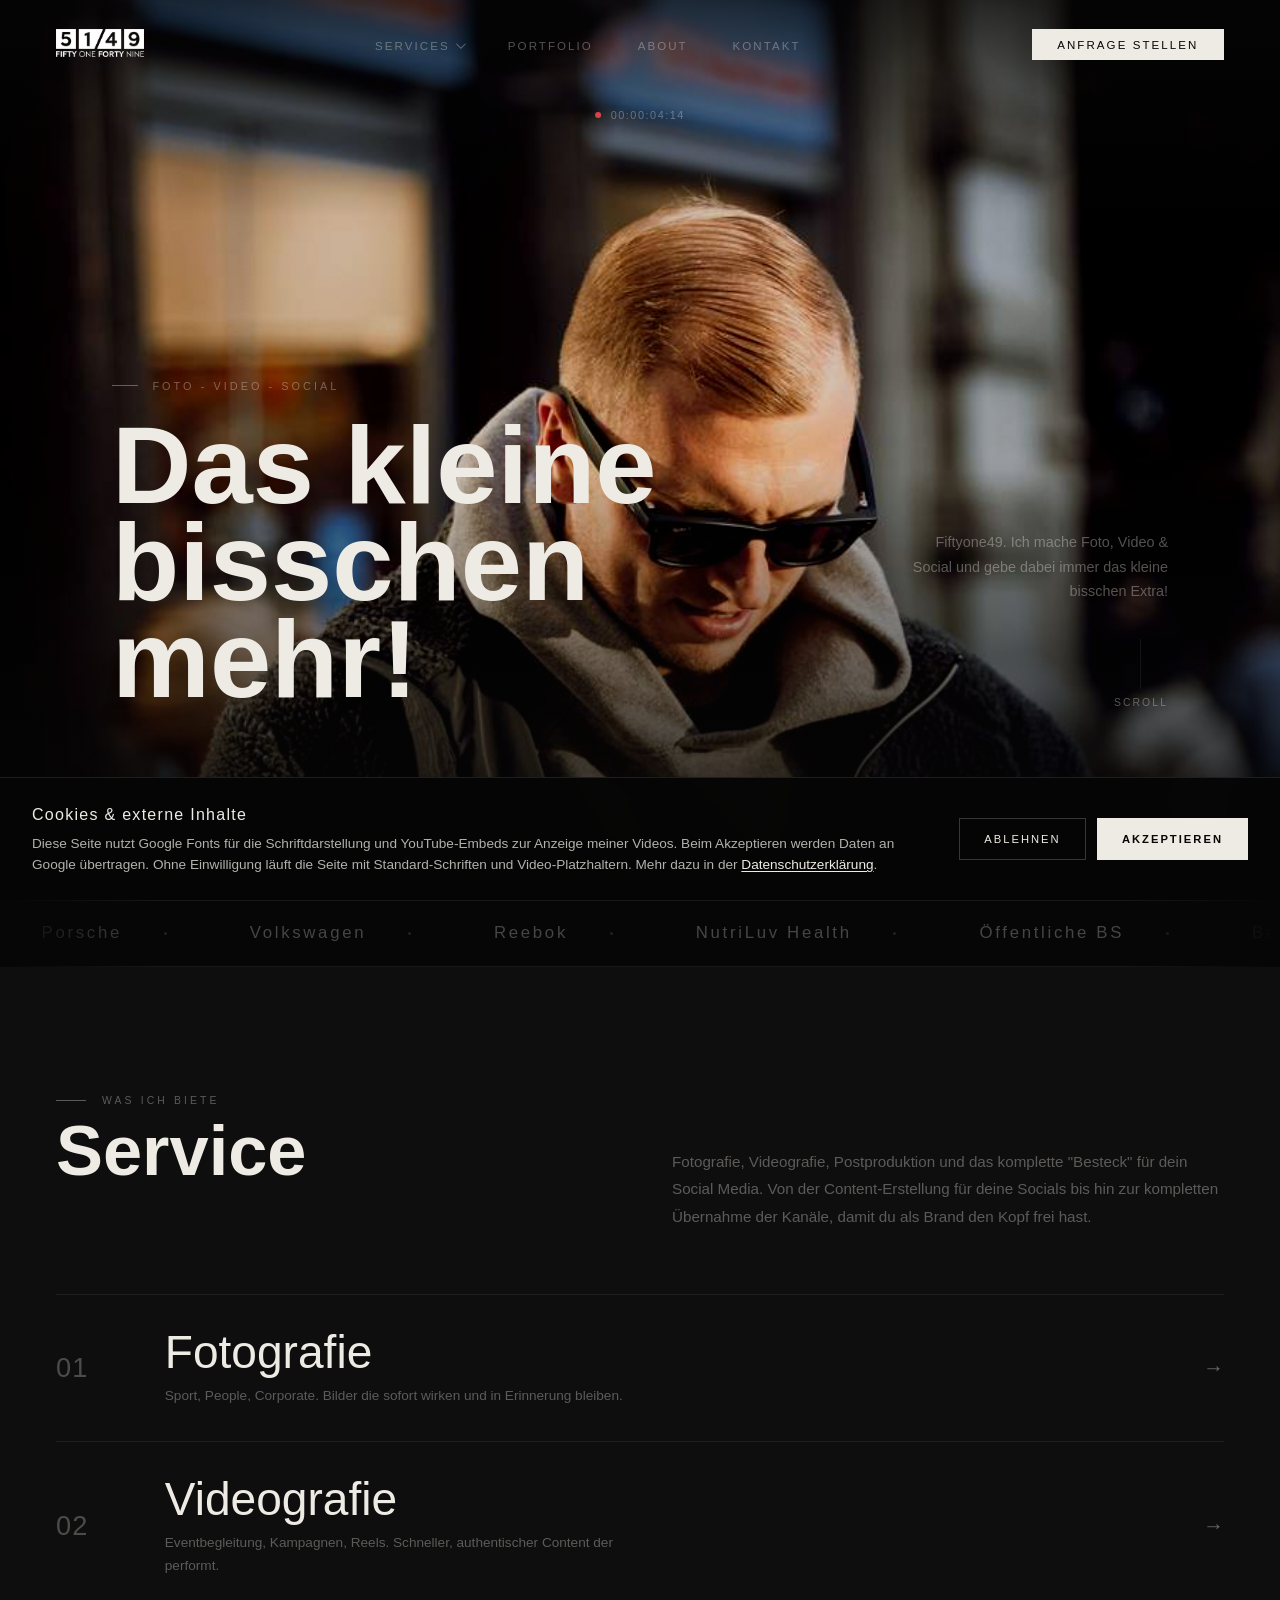
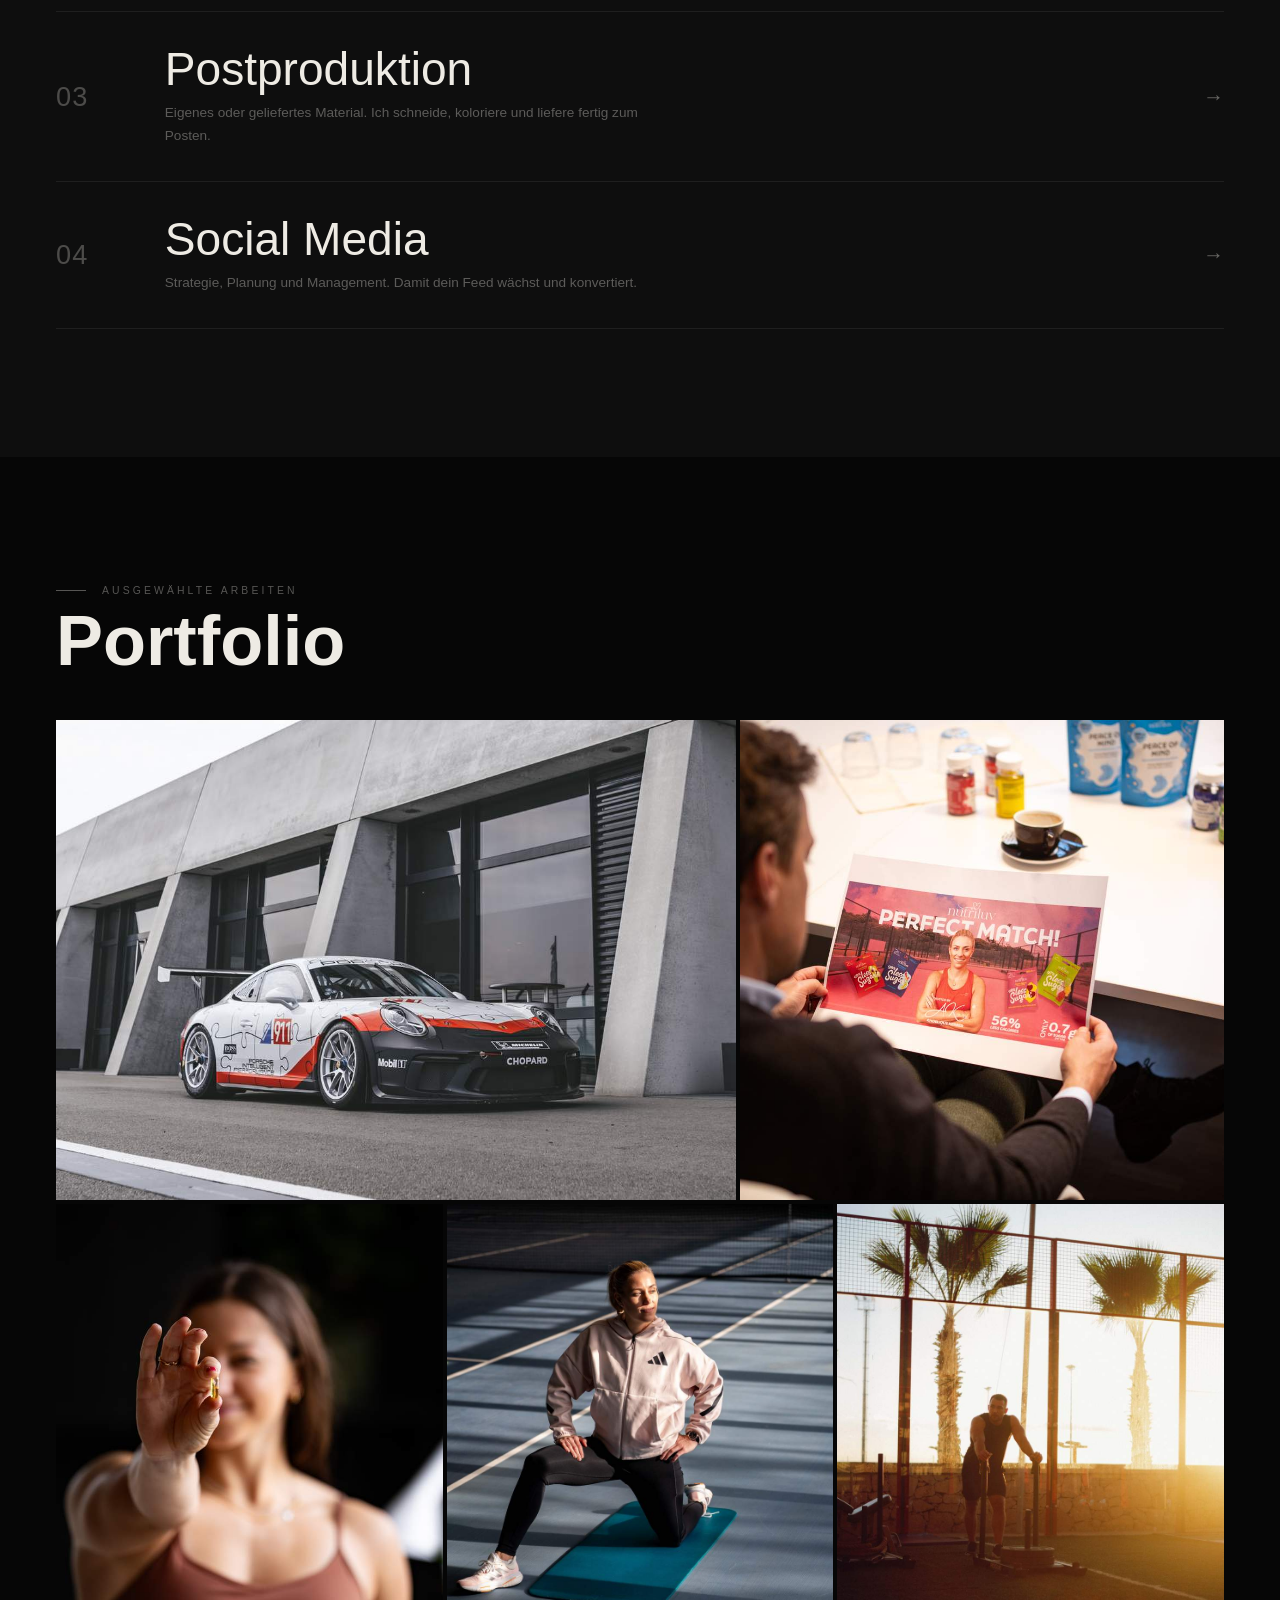
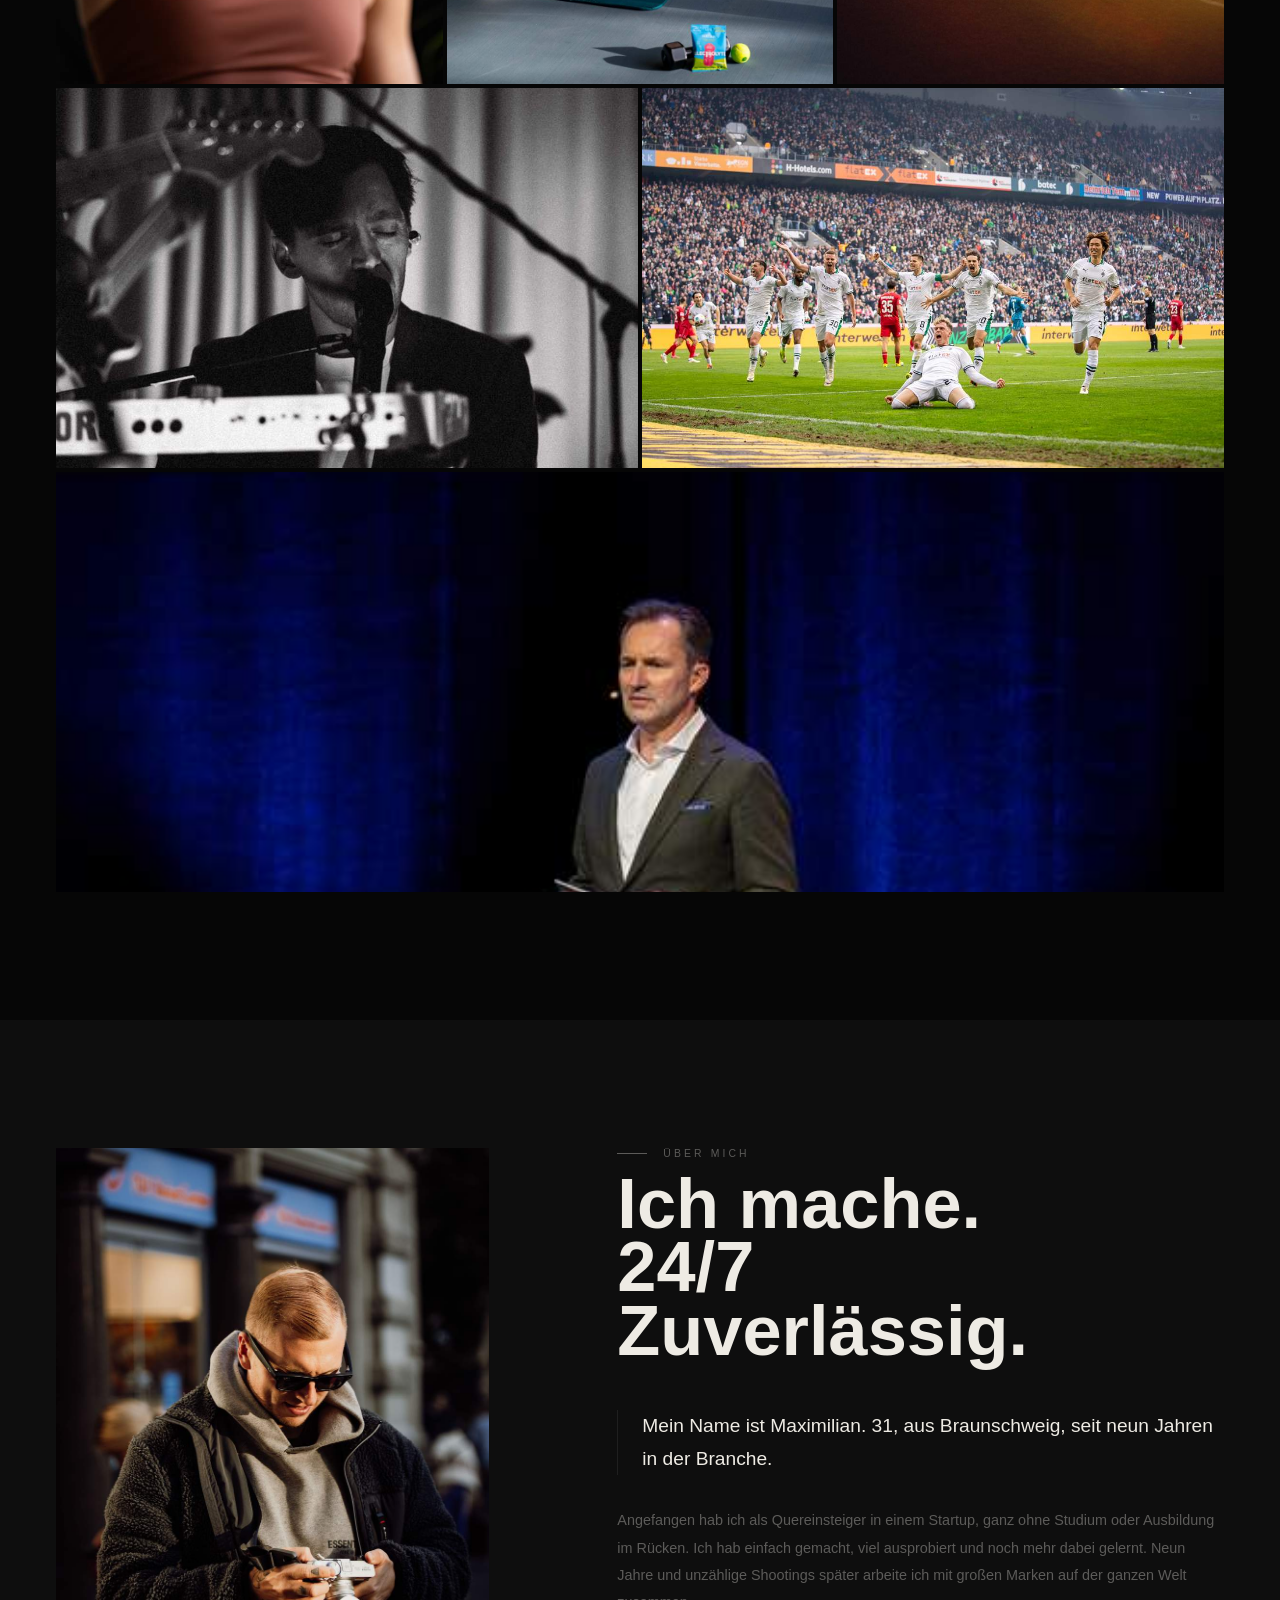
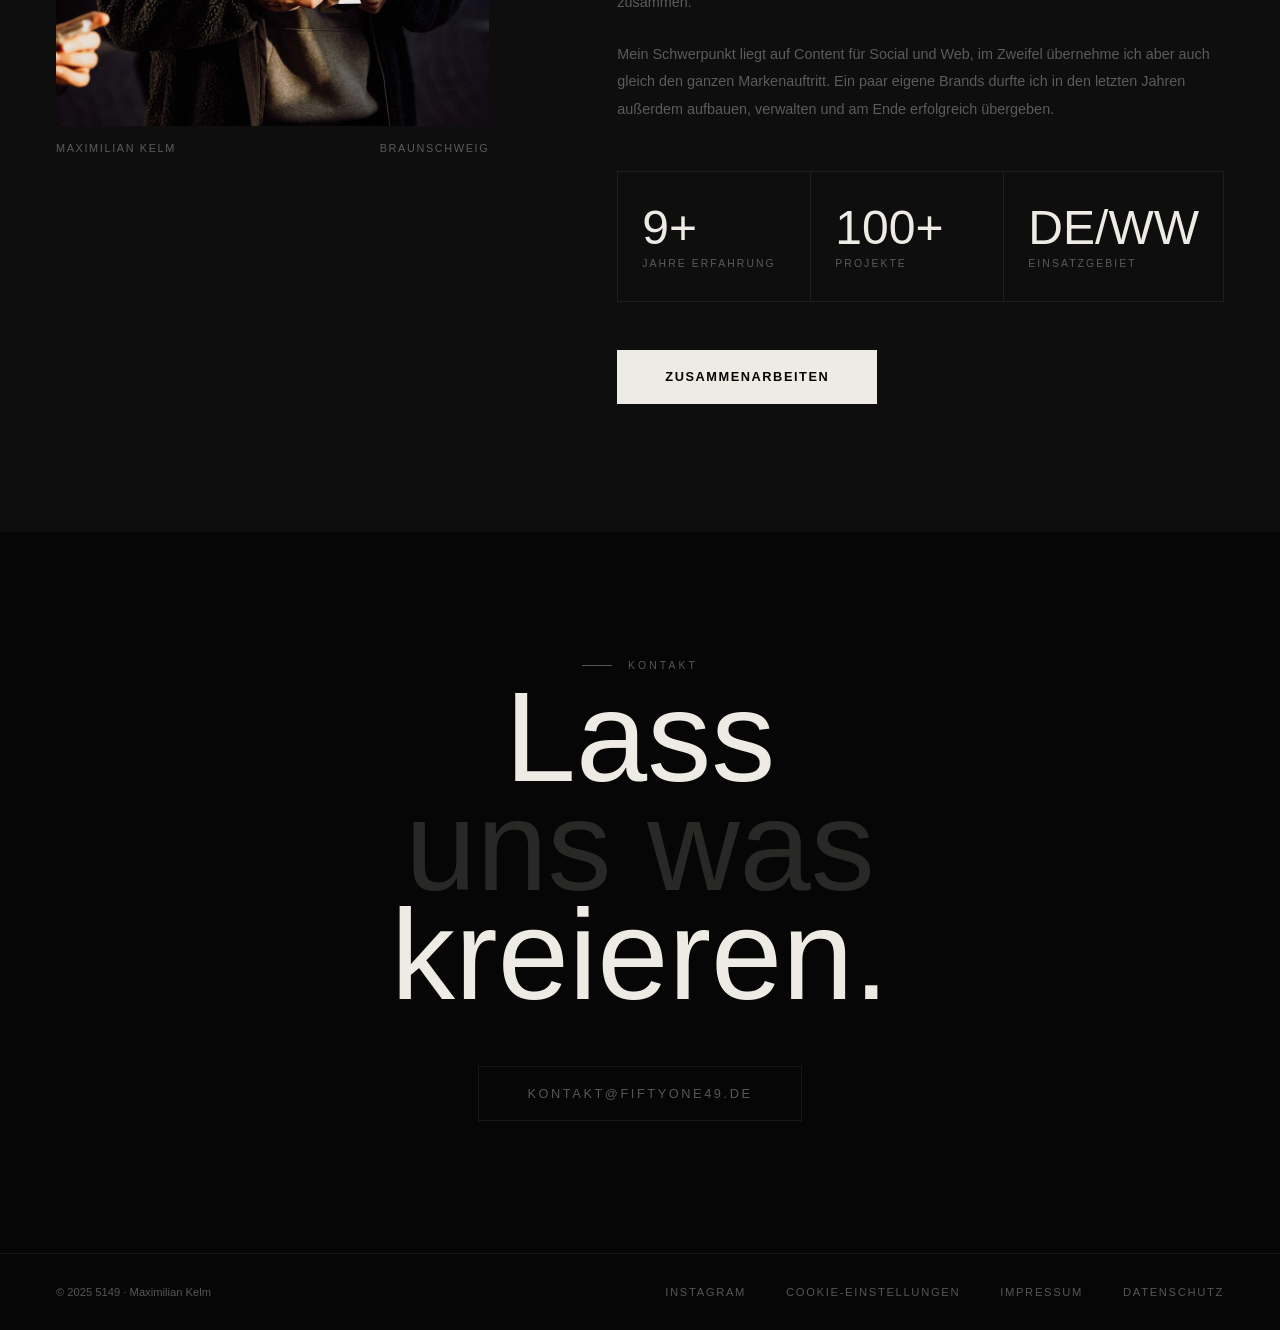
==== index.html @ e0500a27 "Add files via upload" ====
<!DOCTYPE html>
<html lang="de">
<head>
<meta charset="UTF-8">
<meta name="viewport" content="width=device-width, initial-scale=1.0">
<title>5149 – Maximilian Kelm</title>
<style>
*{margin:0;padding:0;box-sizing:border-box}
:root{--black:#060606;--white:#eeebe4;--gray:#0e0e0e;--border:rgba(255,255,255,0.07);--muted:rgba(238,235,228,0.35)}
html{scroll-behavior:smooth}
body{background:var(--black);color:var(--white);font-family:'DM Sans','Helvetica Neue',Helvetica,Arial,sans-serif;overflow-x:hidden}

nav{position:fixed;top:0;left:0;right:0;z-index:500;display:flex;justify-content:space-between;align-items:center;padding:1.8rem 3.5rem;transition:padding 0.4s,background 0.4s,border-color 0.4s;border-bottom:1px solid transparent}
nav.scrolled{padding:1.1rem 3.5rem;background:rgba(6,6,6,0.92);backdrop-filter:blur(20px);border-bottom:1px solid var(--border)}
.nav-logo img{height:28px}
.nav-links{display:flex;gap:2.8rem;list-style:none}
.nav-links a{color:var(--muted);text-decoration:none;font-size:0.72rem;letter-spacing:0.18em;text-transform:uppercase;font-weight:500;transition:color 0.25s}
.nav-links a:hover{color:var(--white)}
.has-dropdown{position:relative}
.has-dropdown>a{display:inline-flex;align-items:center;gap:0.4rem}
.has-dropdown>a::after{content:'';width:6px;height:6px;border-right:1px solid currentColor;border-bottom:1px solid currentColor;transform:rotate(45deg) translateY(-2px);transition:transform 0.3s}
.has-dropdown:hover>a::after{transform:rotate(225deg) translateY(-2px)}
.dropdown{position:absolute;top:100%;left:-1.2rem;margin-top:1.4rem;min-width:220px;background:rgba(6,6,6,0.96);backdrop-filter:blur(20px);border:1px solid var(--border);padding:0.6rem 0;opacity:0;visibility:hidden;transform:translateY(-8px);transition:opacity 0.25s ease,transform 0.25s ease,visibility 0.25s}
.has-dropdown:hover .dropdown,.has-dropdown:focus-within .dropdown{opacity:1;visibility:visible;transform:translateY(0)}
.dropdown::before{content:'';position:absolute;top:-1.4rem;left:0;right:0;height:1.4rem}
.dropdown a{display:block;padding:0.7rem 1.4rem;font-size:0.72rem;letter-spacing:0.18em;text-transform:uppercase;color:var(--muted);transition:color 0.2s,background 0.2s}
.dropdown a:hover{color:var(--white);background:rgba(255,255,255,0.04)}
.nav-cta{font-size:0.72rem;letter-spacing:0.18em;text-transform:uppercase;font-weight:500;color:var(--black);background:var(--white);padding:0.6rem 1.6rem;text-decoration:none}

.hero{position:relative;height:100vh;overflow:hidden;display:flex;flex-direction:column}
.hero-bg{position:absolute;inset:0}
.hero-bg img{width:100%;height:100%;object-fit:cover;object-position:center 22%;filter:contrast(1.08) brightness(0.88) saturate(1.05)}
.hero-bg::after{content:'';position:absolute;inset:0;opacity:0.06;mix-blend-mode:overlay;pointer-events:none;background-image:url("data:image/svg+xml;utf8,<svg xmlns='http://www.w3.org/2000/svg'><filter id='n'><feTurbulence type='fractalNoise' baseFrequency='0.85' numOctaves='2' stitchTiles='stitch'/></filter><rect width='100%25' height='100%25' filter='url(%23n)'/></svg>")}
.hero-scrim{position:absolute;inset:0;background:linear-gradient(180deg,rgba(6,6,6,0.7) 0%,rgba(6,6,6,0) 24%,rgba(6,6,6,0) 52%,rgba(6,6,6,0.5) 78%,rgba(6,6,6,0.96) 100%)}
.hero-rec{position:absolute;top:6.8rem;left:50%;transform:translateX(-50%);z-index:2;display:flex;align-items:center;gap:0.6rem;font-size:0.68rem;letter-spacing:0.14em;color:var(--muted)}
.rec-dot{width:6px;height:6px;border-radius:50%;background:#d64545;animation:recPulse 1.6s ease-in-out infinite}
@media(prefers-reduced-motion:reduce){.rec-dot{animation:none}}
@keyframes recPulse{0%,100%{opacity:1}50%{opacity:0.25}}
.hero-content{position:relative;z-index:2;flex:1;display:flex;flex-direction:column;justify-content:flex-end;padding:0 3.5rem 4rem}
.hero-bottom-row{display:flex;justify-content:space-between;align-items:flex-end;gap:3rem}
.hero-main{max-width:72%}
.hero-eyebrow{font-size:0.68rem;letter-spacing:0.28em;text-transform:uppercase;color:var(--muted);margin-bottom:1.6rem;display:flex;align-items:center;gap:0.9rem}
.hero-eyebrow::before{content:'';width:26px;height:1px;background:var(--muted)}
.hero-title{font-family:'Bebas Neue',Impact,'Arial Narrow',sans-serif;font-size:clamp(4.4rem,8.6vw,8.2rem);line-height:0.88}
.hero-title .dim{color:rgba(238,235,228,0.2)}
.hero-side{max-width:260px;text-align:right;display:flex;flex-direction:column;align-items:flex-end;gap:2.2rem}
.hero-desc{font-size:0.9rem;font-weight:300;color:var(--muted);line-height:1.7}
.hero-scroll{display:flex;flex-direction:column;align-items:center;gap:0.5rem;color:var(--muted);font-size:0.65rem;letter-spacing:0.2em;text-transform:uppercase}
.scroll-line{width:1px;height:50px;background:var(--border);overflow:hidden;position:relative}
.scroll-line::after{content:'';position:absolute;top:-100%;left:0;width:100%;height:100%;background:var(--white);animation:scrollLine 1.8s ease-in-out infinite}
@keyframes scrollLine{0%{top:-100%}100%{top:100%}}
@media(prefers-reduced-motion:reduce){.scroll-line::after{animation:none;top:0}}

.marquee-wrap{border-top:1px solid var(--border);border-bottom:1px solid var(--border);padding:1.4rem 0;overflow:hidden;-webkit-mask-image:linear-gradient(to right,transparent,black 12%,black 88%,transparent);mask-image:linear-gradient(to right,transparent,black 12%,black 88%,transparent)}
.marquee-track{display:inline-flex;white-space:nowrap;animation:marquee 70s linear infinite;min-width:max-content}
.marquee-wrap:hover .marquee-track{animation-play-state:paused}
.marquee-item{display:inline-flex;align-items:center;gap:2.6rem;padding:0 2.6rem;flex-shrink:0}
.marquee-item span{font-family:'Bebas Neue',Impact,'Arial Narrow',sans-serif;font-size:1.05rem;letter-spacing:0.16em;color:rgba(238,235,228,0.28);transition:color 0.4s ease}
.marquee-item span:hover{color:var(--white)}
.marquee-dot{width:3px;height:3px;border-radius:50%;background:rgba(238,235,228,0.12)}
@keyframes marquee{0%{transform:translateX(0)}100%{transform:translateX(-50%)}}

section{padding:8rem 3.5rem}
.reveal{opacity:0;transition:opacity 0.9s ease}
.reveal.visible{opacity:1}
.section-label{font-size:0.65rem;letter-spacing:0.3em;text-transform:uppercase;color:var(--muted);margin-bottom:0.8rem;display:flex;align-items:center;gap:1rem}
.section-label::before{content:'';width:30px;height:1px;background:var(--muted)}
.section-title{font-family:'Bebas Neue',Impact,'Arial Narrow',sans-serif;font-size:clamp(3rem,5.5vw,5.5rem);line-height:0.9;margin-bottom:3rem}

.services-section{background:var(--gray)}
.services-header{display:grid;grid-template-columns:1fr 1fr;gap:4rem;align-items:end;margin-bottom:4rem}
.services-intro{font-size:0.95rem;font-weight:300;color:var(--muted);line-height:1.8}
.services-list{border-top:1px solid var(--border)}
.service-row{position:relative;display:grid;grid-template-columns:80px 1fr auto;align-items:center;column-gap:1.8rem;padding:2.1rem 0;border-bottom:1px solid var(--border);text-decoration:none;color:var(--white)}
.row-index{font-family:'Bebas Neue',Impact,'Arial Narrow',sans-serif;font-size:1.7rem;letter-spacing:0.04em;color:rgba(238,235,228,0.28);transition:color 0.4s ease}
.service-row:hover .row-index{color:var(--white)}
.row-body{display:flex;flex-direction:column;gap:0.6rem;min-width:0}
.row-name{font-family:'Bebas Neue',Impact,'Arial Narrow',sans-serif;font-size:clamp(1.9rem,3.6vw,3.2rem);line-height:1;transition:transform 0.4s ease}
.service-row:hover .row-name{transform:translateX(10px)}
.row-desc{font-size:0.85rem;color:var(--muted);font-weight:300;line-height:1.7;max-width:480px}
.row-arrow{font-size:1.3rem;color:var(--white);opacity:0.4;transition:transform 0.3s ease,opacity 0.3s ease}
.service-row:hover .row-arrow{opacity:1;transform:translateX(6px)}

.portfolio-header{display:flex;justify-content:space-between;align-items:flex-end;margin-bottom:3rem}
.portfolio-grid{display:grid;grid-template-columns:repeat(12,1fr);gap:4px}
.p-item{position:relative;overflow:hidden}
.p-item img{width:100%;height:100%;object-fit:cover;display:block;transition:transform 0.7s ease}
.p-item:hover img{transform:scale(1.04)}
.p-overlay{position:absolute;inset:0;background:linear-gradient(to top,rgba(6,6,6,0.85) 0%,transparent 55%);opacity:0;transition:opacity 0.4s;display:flex;flex-direction:column;justify-content:flex-end;padding:1.8rem}
.p-item:hover .p-overlay{opacity:1}
.p-tag{font-size:0.62rem;letter-spacing:0.2em;text-transform:uppercase;color:rgba(255,255,255,0.5);margin-bottom:0.4rem}
.p-title{font-family:'Bebas Neue',Impact,'Arial Narrow',sans-serif;font-size:1.6rem}
.p-item.a{grid-column:1/8;grid-row:1;height:480px}
.p-item.b{grid-column:8/13;grid-row:1;height:480px}
.p-item.c{grid-column:1/5;grid-row:2;height:480px}
.p-item.d{grid-column:5/9;grid-row:2;height:480px}
.p-item.e{grid-column:9/13;grid-row:2;height:480px}
.p-item.f{grid-column:1/7;grid-row:3;height:380px}
.p-item.g{grid-column:7/13;grid-row:3;height:380px}
.p-item.h{grid-column:1/13;grid-row:4;height:420px}

.trust-section{background:var(--black);padding:8rem 3.5rem}
.trust-grid{display:grid;grid-template-columns:1fr 1fr;gap:6rem;align-items:start;margin-bottom:4rem}
.trust-lead{font-size:1.1rem;font-weight:300;color:var(--white);line-height:1.8;border-left:1px solid var(--border);padding-left:1.5rem}
.trust-text{font-size:0.9rem;font-weight:300;color:rgba(238,235,228,0.5);line-height:1.9;margin-bottom:1.5rem}
.trust-imgs{display:grid;grid-template-columns:1fr 1fr 1fr;gap:4px}
.trust-imgs img{width:100%;aspect-ratio:1/1;object-fit:cover;display:block}

.about-section{background:var(--gray)}
.about-inner{display:grid;grid-template-columns:5fr 7fr;gap:8rem;align-items:start}
.about-img-wrap{position:sticky;top:120px}
.about-img{width:100%;aspect-ratio:3/4;object-fit:cover;object-position:center 35%;display:block}
.about-caption{display:flex;justify-content:space-between;margin-top:1rem;font-size:0.68rem;letter-spacing:0.15em;text-transform:uppercase;color:var(--muted)}
.about-lead{font-size:1.2rem;font-weight:300;color:var(--white);line-height:1.7;margin-bottom:2rem;border-left:1px solid var(--border);padding-left:1.5rem}
.about-text{font-size:0.9rem;font-weight:300;color:var(--muted);line-height:1.9;margin-bottom:1.5rem}
.about-stats{display:grid;grid-template-columns:repeat(3,1fr);border:1px solid var(--border);margin:3rem 0}
.stat{padding:2rem 1.5rem;border-right:1px solid var(--border)}
.stat:last-child{border-right:none}
.stat-num{font-family:'Bebas Neue',Impact,'Arial Narrow',sans-serif;font-size:3rem;line-height:1;margin-bottom:0.4rem}
.stat-label{font-size:0.65rem;letter-spacing:0.2em;text-transform:uppercase;color:var(--muted)}
.btn-white{background:var(--white);color:var(--black);padding:1.2rem 3rem;font-size:0.8rem;letter-spacing:0.12em;text-transform:uppercase;font-weight:600;text-decoration:none;display:inline-block}

.contact-inner{max-width:900px;margin:0 auto;text-align:center}
.contact-big{font-family:'Bebas Neue',Impact,'Arial Narrow',sans-serif;font-size:clamp(4rem,10vw,9rem);line-height:0.85;margin-bottom:2.5rem}
.contact-dim{color:rgba(238,235,228,0.15)}
.contact-link{display:inline-block;font-size:0.8rem;letter-spacing:0.2em;text-transform:uppercase;font-weight:500;color:var(--muted);text-decoration:none;border:1px solid var(--border);padding:1.2rem 3rem;margin-top:1rem;transition:all 0.3s;position:relative;overflow:hidden}
.contact-link::before{content:'';position:absolute;inset:0;background:var(--white);transform:translateY(101%);transition:transform 0.4s}
.contact-link:hover{color:var(--black)}
.contact-link:hover::before{transform:translateY(0)}
.contact-link span{position:relative;z-index:1}

footer{border-top:1px solid var(--border);padding:2rem 3.5rem;display:flex;justify-content:space-between;align-items:center}
.footer-copy{font-size:0.7rem;color:var(--muted)}
.footer-links{display:flex;gap:2.5rem}
.footer-links a{font-size:0.7rem;color:var(--muted);text-decoration:none;letter-spacing:0.15em;text-transform:uppercase;transition:color 0.25s}
.footer-links a:hover{color:var(--white)}

/* Burger Menu */
.burger{display:none;flex-direction:column;justify-content:center;width:28px;height:28px;gap:6px;cursor:pointer;background:transparent;border:none;padding:0;z-index:600}
.burger span{display:block;width:100%;height:1.5px;background:var(--white);transition:transform 0.35s ease,opacity 0.25s ease}
.burger.open span:nth-child(1){transform:translateY(3.75px) rotate(45deg)}
.burger.open span:nth-child(2){opacity:0}
.burger.open span:nth-child(3){transform:translateY(-3.75px) rotate(-45deg)}
.mobile-menu{position:fixed;inset:0;background:var(--black);z-index:550;display:flex;flex-direction:column;justify-content:center;align-items:center;gap:2.5rem;opacity:0;visibility:hidden;transition:opacity 0.4s ease,visibility 0.4s ease}
.mobile-menu.open{opacity:1;visibility:visible}
.mobile-menu a{font-family:'Bebas Neue',Impact,'Arial Narrow',sans-serif;font-size:2.5rem;color:var(--white);text-decoration:none;letter-spacing:0.05em;line-height:1;transition:opacity 0.25s}
.mobile-menu a:hover{opacity:0.5}
.mobile-menu .submenu{display:flex;flex-direction:column;gap:1.2rem;margin-top:-1rem}
.mobile-menu .submenu a{font-size:1.4rem;color:var(--muted);font-family:'DM Sans','Helvetica Neue',Helvetica,Arial,sans-serif;font-weight:300;letter-spacing:0.15em;text-transform:uppercase;text-align:center}
.mobile-menu .submenu a:hover{color:var(--white);opacity:1}
.mobile-menu .mobile-cta{margin-top:1.5rem;background:var(--white);color:var(--black);padding:1rem 2.5rem;font-family:'DM Sans','Helvetica Neue',Helvetica,Arial,sans-serif;font-size:0.78rem;letter-spacing:0.18em;text-transform:uppercase;font-weight:600}

@media(max-width:960px){
  nav{padding:1.2rem 1.5rem}
  .nav-links{display:none}
  .nav-cta{display:none}
  .burger{display:flex}
  .hero{height:100vh}
  .hero-content{padding:0 1.5rem 3rem}
  .hero-bottom-row{flex-direction:column;align-items:flex-start;gap:1.6rem}
  .hero-main{max-width:100%}
  .hero-side{max-width:100%;align-items:flex-start;text-align:left}
  .hero-rec{top:5.6rem;font-size:0.6rem}
  .hero-scroll{display:none}
  section{padding:3.5rem 1.5rem}
  .services-header{grid-template-columns:1fr;gap:1rem}
  .service-row{grid-template-columns:40px 1fr auto;column-gap:1rem;padding:1.5rem 0}
  .portfolio-header{flex-direction:column;gap:1rem}
  .portfolio-grid{grid-template-columns:1fr 1fr;gap:3px}
  .p-item.a,.p-item.b,.p-item.c,.p-item.d,.p-item.e,.p-item.f,.p-item.g,.p-item.h{grid-column:auto;grid-row:auto;height:200px}
  .p-overlay{opacity:1}
  .trust-grid{grid-template-columns:1fr;gap:2rem}
  .trust-section{padding:3.5rem 1.5rem}
  .about-inner{grid-template-columns:1fr;gap:2rem}
  .about-img-wrap{position:static}
  .about-img{aspect-ratio:2/3;object-position:center 35%}
  .about-stats{grid-template-columns:1fr 1fr 1fr}
  .stat{padding:1.2rem 0.8rem}
  .stat-num{font-size:2rem}
  .contact-big{font-size:clamp(3rem,12vw,5rem)}
  footer{flex-direction:column;gap:1.5rem;text-align:center;padding:2rem 1.5rem}
  .footer-links{gap:1.5rem}
  .btn-white{width:100%;text-align:center;padding:1rem 2rem}
}
@media(max-width:480px){
  .portfolio-grid{grid-template-columns:1fr;gap:3px}
  .p-item.a,.p-item.b,.p-item.c,.p-item.d,.p-item.e,.p-item.f,.p-item.g,.p-item.h{height:260px}
  .about-stats{grid-template-columns:1fr 1fr 1fr}
  .stat-num{font-size:1.6rem}
  .trust-imgs{grid-template-columns:1fr}
}
</style>
</head>
<body>

<nav id="nav">
  <div class="nav-logo"><img loading="lazy" src="images/logo.png" alt="5149"></div>
  <ul class="nav-links">
    <li class="has-dropdown">
      <a href="#services">Services</a>
      <div class="dropdown">
        <a href="fotografie.html">Fotografie</a>
        <a href="videografie.html">Videografie</a>
        <a href="postproduktion.html">Postproduktion</a>
        <a href="socialmedia.html">Social Media</a>
      </div>
    </li>
    <li><a href="#portfolio">Portfolio</a></li>
    <li><a href="#about">About</a></li>
    <li><a href="#contact">Kontakt</a></li>
  </ul>
  <a href="mailto:kontakt@fiftyone49.de" class="nav-cta">Anfrage stellen</a>
  <button class="burger" id="burger" aria-label="Menü öffnen"><span></span><span></span><span></span></button>
</nav>

<div class="mobile-menu" id="mobileMenu">
  <a href="#services">Services</a>
  <div class="submenu">
    <a href="fotografie.html">Fotografie</a>
    <a href="videografie.html">Videografie</a>
    <a href="postproduktion.html">Postproduktion</a>
    <a href="socialmedia.html">Social Media</a>
  </div>
  <a href="#portfolio">Portfolio</a>
  <a href="#about">About</a>
  <a href="#contact">Kontakt</a>
  <a href="mailto:kontakt@fiftyone49.de" class="mobile-cta">Anfrage stellen</a>
</div>

<section class="hero" id="home">
  <div class="hero-bg">
    <img loading="eager" fetchpriority="high" src="images/about.jpg" alt="Maximilian Kelm">
  </div>
  <div class="hero-scrim"></div>
  <div class="hero-rec" aria-hidden="true"><span class="rec-dot"></span><span id="recTime">00:00:00:00</span></div>
  <div class="hero-content">
    <div class="hero-bottom-row">
      <div class="hero-main">
        <p class="hero-eyebrow">Foto - Video - Social</p>
        <h1 class="hero-title">Das kleine<br>bisschen mehr!</h1>
      </div>
      <div class="hero-side">
        <p class="hero-desc">Fiftyone49. Ich mache Foto, Video &amp; Social und gebe dabei immer das kleine bisschen Extra!</p>
        <div class="hero-scroll"><div class="scroll-line"></div><span>Scroll</span></div>
      </div>
    </div>
  </div>
</section>

<div class="marquee-wrap">
  <div class="marquee-track">
    <div class="marquee-item"><span>Porsche</span><div class="marquee-dot"></div></div><div class="marquee-item"><span>Volkswagen</span><div class="marquee-dot"></div></div><div class="marquee-item"><span>Reebok</span><div class="marquee-dot"></div></div><div class="marquee-item"><span>NutriLuv Health</span><div class="marquee-dot"></div></div><div class="marquee-item"><span>Öffentliche BS</span><div class="marquee-dot"></div></div><div class="marquee-item"><span>BetterProtein</span><div class="marquee-dot"></div></div><div class="marquee-item"><span>Rehband</span><div class="marquee-dot"></div></div><div class="marquee-item"><span>ThePace</span><div class="marquee-dot"></div></div><div class="marquee-item"><span>Reboots</span><div class="marquee-dot"></div></div><div class="marquee-item"><span>Porsche</span><div class="marquee-dot"></div></div><div class="marquee-item"><span>Volkswagen</span><div class="marquee-dot"></div></div><div class="marquee-item"><span>Reebok</span><div class="marquee-dot"></div></div><div class="marquee-item"><span>NutriLuv Health</span><div class="marquee-dot"></div></div><div class="marquee-item"><span>Öffentliche BS</span><div class="marquee-dot"></div></div><div class="marquee-item"><span>BetterProtein</span><div class="marquee-dot"></div></div><div class="marquee-item"><span>Rehband</span><div class="marquee-dot"></div></div><div class="marquee-item"><span>ThePace</span><div class="marquee-dot"></div></div><div class="marquee-item"><span>Reboots</span><div class="marquee-dot"></div></div>
  </div>
</div>

<section class="services-section" id="services">
  <div class="reveal">
    <div class="services-header">
      <div><div class="section-label">Was ich biete</div><h2 class="section-title">Service</h2></div>
      <p class="services-intro">Fotografie, Videografie, Postproduktion und das komplette "Besteck" für dein Social Media. Von der Content-Erstellung für deine Socials bis hin zur kompletten Übernahme der Kanäle, damit du als Brand den Kopf frei hast.</p>
    </div>
    <div class="services-list">
      <a href="fotografie.html" class="service-row">
        <span class="row-index">01</span>
        <span class="row-body">
          <span class="row-name">Fotografie</span>
          <span class="row-desc">Sport, People, Corporate. Bilder die sofort wirken und in Erinnerung bleiben.</span>
        </span>
        <span class="row-arrow">→</span>
      </a>
      <a href="videografie.html" class="service-row">
        <span class="row-index">02</span>
        <span class="row-body">
          <span class="row-name">Videografie</span>
          <span class="row-desc">Eventbegleitung, Kampagnen, Reels. Schneller, authentischer Content der performt.</span>
        </span>
        <span class="row-arrow">→</span>
      </a>
      <a href="postproduktion.html" class="service-row">
        <span class="row-index">03</span>
        <span class="row-body">
          <span class="row-name">Postproduktion</span>
          <span class="row-desc">Eigenes oder geliefertes Material. Ich schneide, koloriere und liefere fertig zum Posten.</span>
        </span>
        <span class="row-arrow">→</span>
      </a>
      <a href="socialmedia.html" class="service-row">
        <span class="row-index">04</span>
        <span class="row-body">
          <span class="row-name">Social Media</span>
          <span class="row-desc">Strategie, Planung und Management. Damit dein Feed wächst und konvertiert.</span>
        </span>
        <span class="row-arrow">→</span>
      </a>
    </div>
  </div>
</section>

<section id="portfolio">
  <div class="portfolio-header reveal">
    <div><div class="section-label">Ausgewählte Arbeiten</div><h2 class="section-title" style="margin-bottom:0">Portfolio</h2></div>
  </div>
  <div class="portfolio-grid reveal">
    <div class="p-item a"><img loading="lazy" src="images/auftrag-porsche.jpg" alt="Porsche GT3" style="object-position:center 80%;"><div class="p-overlay"><div class="p-tag">Automotive · Porsche</div><div class="p-title">Porsche GT3 Cup</div></div></div>
    <div class="p-item b"><img loading="lazy" src="images/auftrag-kerber.jpg" alt="Kerber" style="object-position:center 30%;"><div class="p-overlay"><div class="p-tag">Corporate · NutriLuv</div><div class="p-title">Kerber Campaign</div></div></div>
    <div class="p-item c"><img loading="lazy" src="images/auftrag-oslo.jpg" alt="Oslo" style="object-position:center 30%;"><div class="p-overlay"><div class="p-tag">People · Oslo</div><div class="p-title">Better Protein</div></div></div>
    <div class="p-item d"><img loading="lazy" src="images/auftrag-kerber-training.jpg" alt="Kerber Training" style="object-position:center 25%;"><div class="p-overlay"><div class="p-tag">Sport · NutriLuv</div><div class="p-title">Kerber Training</div></div></div>
    <div class="p-item e"><img loading="lazy" src="images/auftrag-sport.jpg" alt="Sport" style="object-position:center 15%;"><div class="p-overlay"><div class="p-tag">Sport · Fitness</div><div class="p-title">Athlete Content</div></div></div>
    <div class="p-item f"><img loading="lazy" src="images/auftrag-pudeldame.jpg" alt="Pudeldame" style="object-position:center 25%;"><div class="p-overlay"><div class="p-tag">Music · Live</div><div class="p-title">Pudeldame</div></div></div>
    <div class="p-item g"><img loading="lazy" src="images/auftrag-bmg.jpg" alt="BMG" style="object-position:center 60%;"><div class="p-overlay"><div class="p-tag">Sport · Bundesliga</div><div class="p-title">BMG vs Köln</div></div></div>
    <div class="p-item h"><img loading="lazy" src="images/trust-vw-event.jpg" alt="Volkswagen CEO" style="object-position:center 20%;"><div class="p-overlay"><div class="p-tag">Corporate · Volkswagen</div><div class="p-title">VW CEO</div></div></div>
  </div>
</section>

<section class="about-section" id="about">
  <div class="about-inner">
    <div class="about-img-wrap reveal">
      <img loading="lazy" class="about-img" src="images/about.jpg" alt="Maximilian Kelm">
      <div class="about-caption"><span>Maximilian Kelm</span><span>Braunschweig</span></div>
    </div>
    <div class="reveal">
      <div class="section-label">Über mich</div>
      <h2 class="section-title">Ich mache.<br>24/7<br>Zuverlässig.</h2>
      <p class="about-lead">Mein Name ist Maximilian. 31, aus Braunschweig, seit neun Jahren in der Branche.</p>
      <p class="about-text">Angefangen hab ich als Quereinsteiger in einem Startup, ganz ohne Studium oder Ausbildung im Rücken. Ich hab einfach gemacht, viel ausprobiert und noch mehr dabei gelernt. Neun Jahre und unzählige Shootings später arbeite ich mit großen Marken auf der ganzen Welt zusammen.</p>
      <p class="about-text">Mein Schwerpunkt liegt auf Content für Social und Web, im Zweifel übernehme ich aber auch gleich den ganzen Markenauftritt. Ein paar eigene Brands durfte ich in den letzten Jahren außerdem aufbauen, verwalten und am Ende erfolgreich übergeben.</p>
      <div class="about-stats">
        <div class="stat"><div class="stat-num">9+</div><div class="stat-label">Jahre Erfahrung</div></div>
        <div class="stat"><div class="stat-num">100+</div><div class="stat-label">Projekte</div></div>
        <div class="stat"><div class="stat-num">DE/WW</div><div class="stat-label">Einsatzgebiet</div></div>
      </div>
      <a href="mailto:kontakt@fiftyone49.de" class="btn-white">Zusammenarbeiten</a>
    </div>
  </div>
</section>

<section id="contact">
  <div class="contact-inner reveal">
    <div class="section-label" style="justify-content:center">Kontakt</div>
    <div class="contact-big">Lass<br><span class="contact-dim">uns was</span><br>kreieren.</div>
    <a href="mailto:kontakt@fiftyone49.de" class="contact-link"><span>kontakt@fiftyone49.de</span></a>
  </div>
</section>

<footer>
  <span class="footer-copy">© 2025 5149 · Maximilian Kelm</span>
  <div class="footer-links">
    <a href="https://www.instagram.com/fiftyone_49/" target="_blank">Instagram</a>
    <a href="#" onclick="event.preventDefault();window.resetConsent&&window.resetConsent();">Cookie-Einstellungen</a>
    <a href="impressum.html">Impressum</a>
    <a href="datenschutz.html">Datenschutz</a>
  </div>
</footer>

<script>
var nav = document.getElementById('nav');
var burger = document.getElementById('burger');
var mobileMenu = document.getElementById('mobileMenu');

window.addEventListener('scroll', function() {
  if(window.scrollY > 60) nav.classList.add('scrolled');
  else nav.classList.remove('scrolled');
});

burger.addEventListener('click', function() {
  burger.classList.toggle('open');
  mobileMenu.classList.toggle('open');
  document.body.style.overflow = mobileMenu.classList.contains('open') ? 'hidden' : '';
});

mobileMenu.querySelectorAll('a').forEach(function(link) {
  link.addEventListener('click', function() {
    burger.classList.remove('open');
    mobileMenu.classList.remove('open');
    document.body.style.overflow = '';
  });
});

(function() {
  var recEl = document.getElementById('recTime');
  var reduceMotion = window.matchMedia && window.matchMedia('(prefers-reduced-motion: reduce)').matches;
  if (!recEl || reduceMotion) return;
  var start = Date.now();
  function pad(n) { return n < 10 ? '0' + n : '' + n; }
  function tick() {
    var totalFrames = Math.floor((Date.now() - start) / 1000 * 24);
    var frames = totalFrames % 24;
    var totalSeconds = Math.floor(totalFrames / 24);
    var seconds = totalSeconds % 60;
    var totalMinutes = Math.floor(totalSeconds / 60);
    var minutes = totalMinutes % 60;
    var hours = Math.floor(totalMinutes / 60);
    recEl.textContent = pad(hours) + ':' + pad(minutes) + ':' + pad(seconds) + ':' + pad(frames);
    requestAnimationFrame(tick);
  }
  requestAnimationFrame(tick);
})();

if('IntersectionObserver' in window) {
  var obs = new IntersectionObserver(function(entries) {
    entries.forEach(function(e, i) {
      if(e.isIntersecting) {
        setTimeout(function() { e.target.classList.add('visible'); }, i * 80);
        obs.unobserve(e.target);
      }
    });
  }, {threshold: 0.1});
  document.querySelectorAll('.reveal').forEach(function(r) { obs.observe(r); });
}
</script>
<script src="consent.js" defer></script>
</body>
</html>
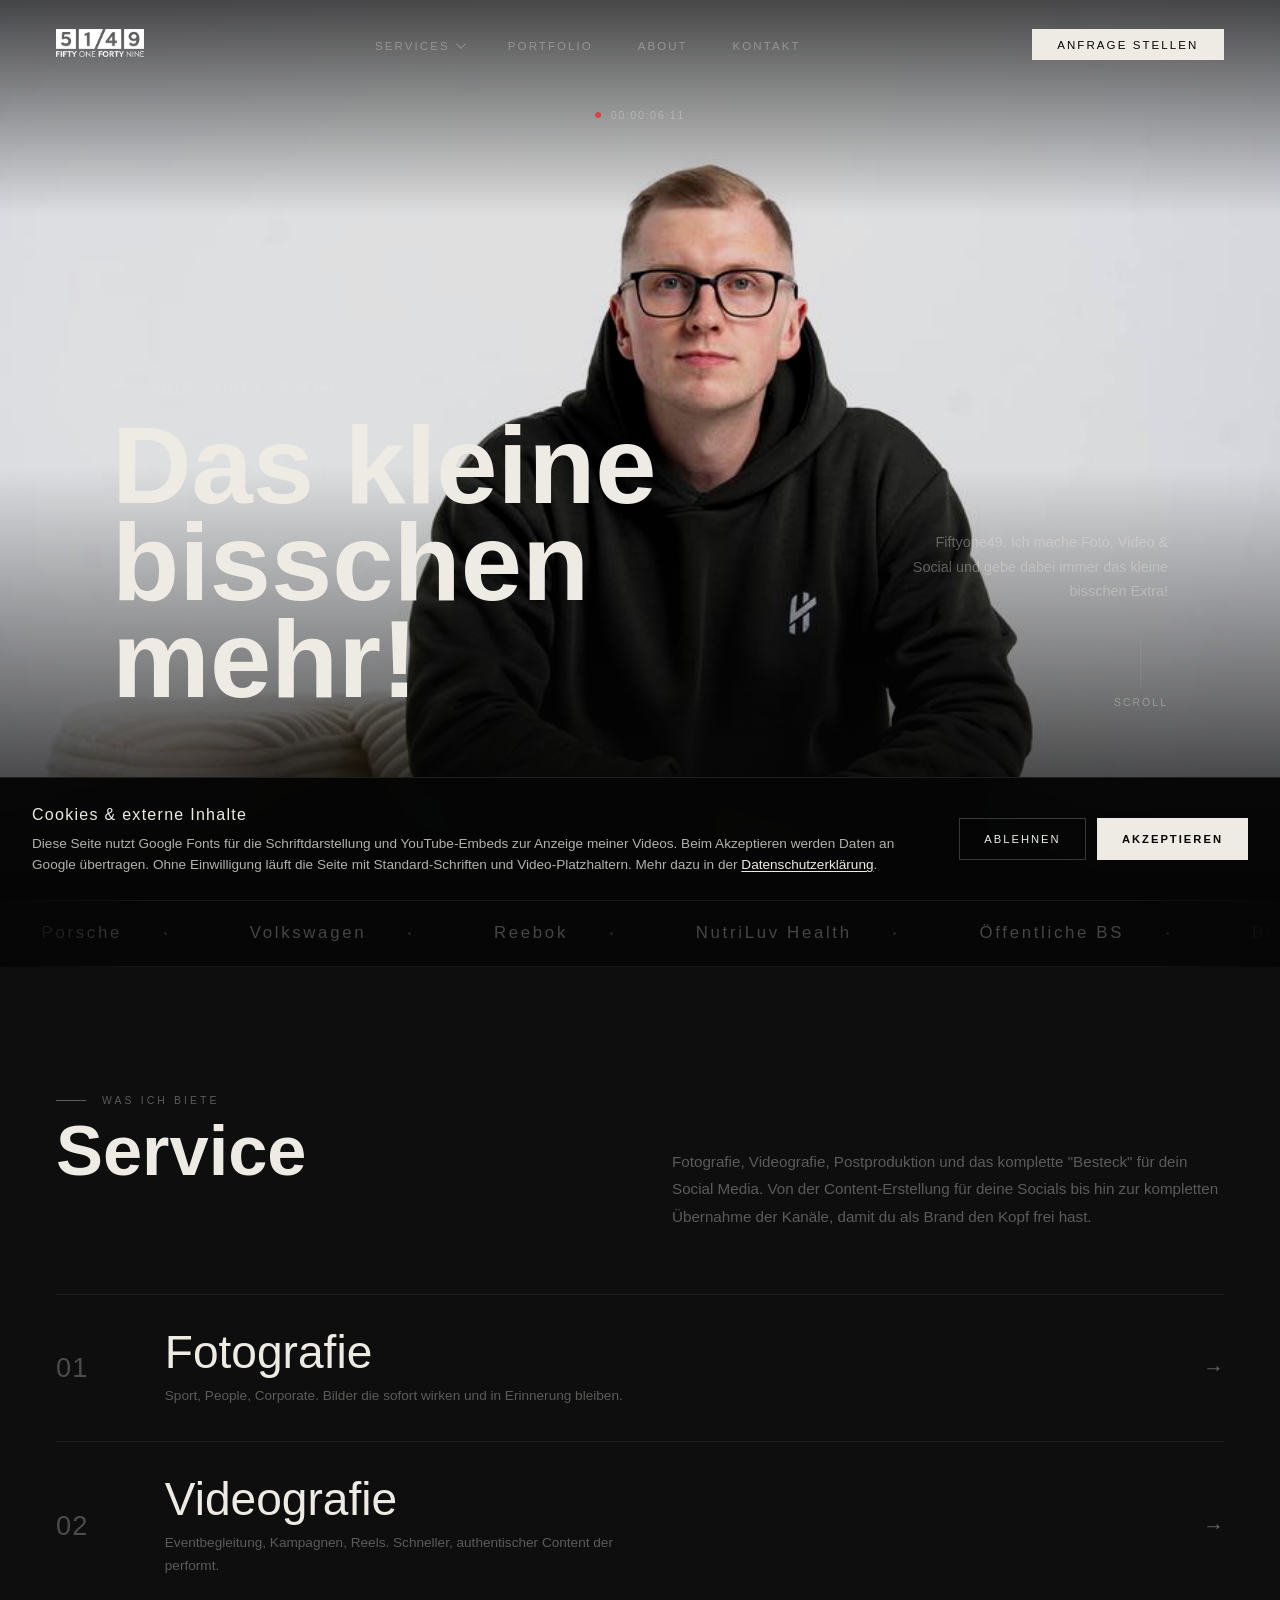
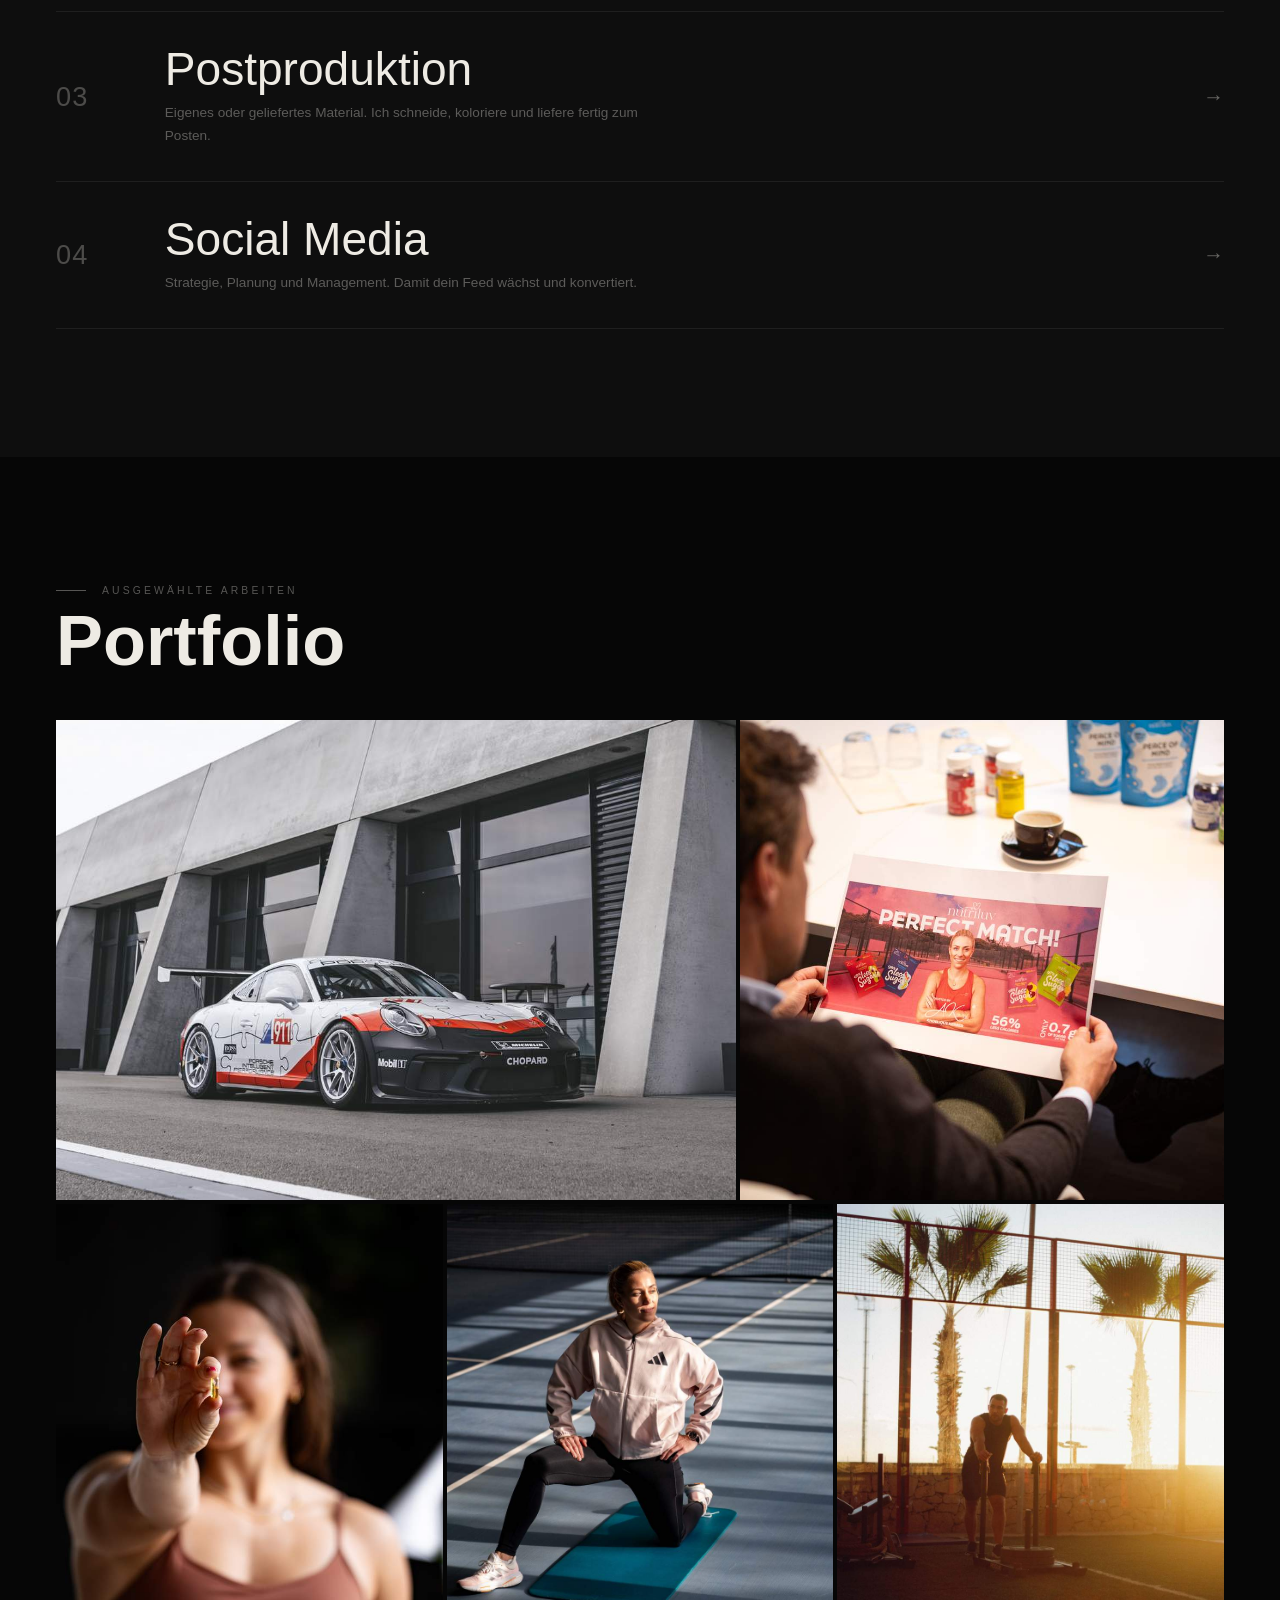
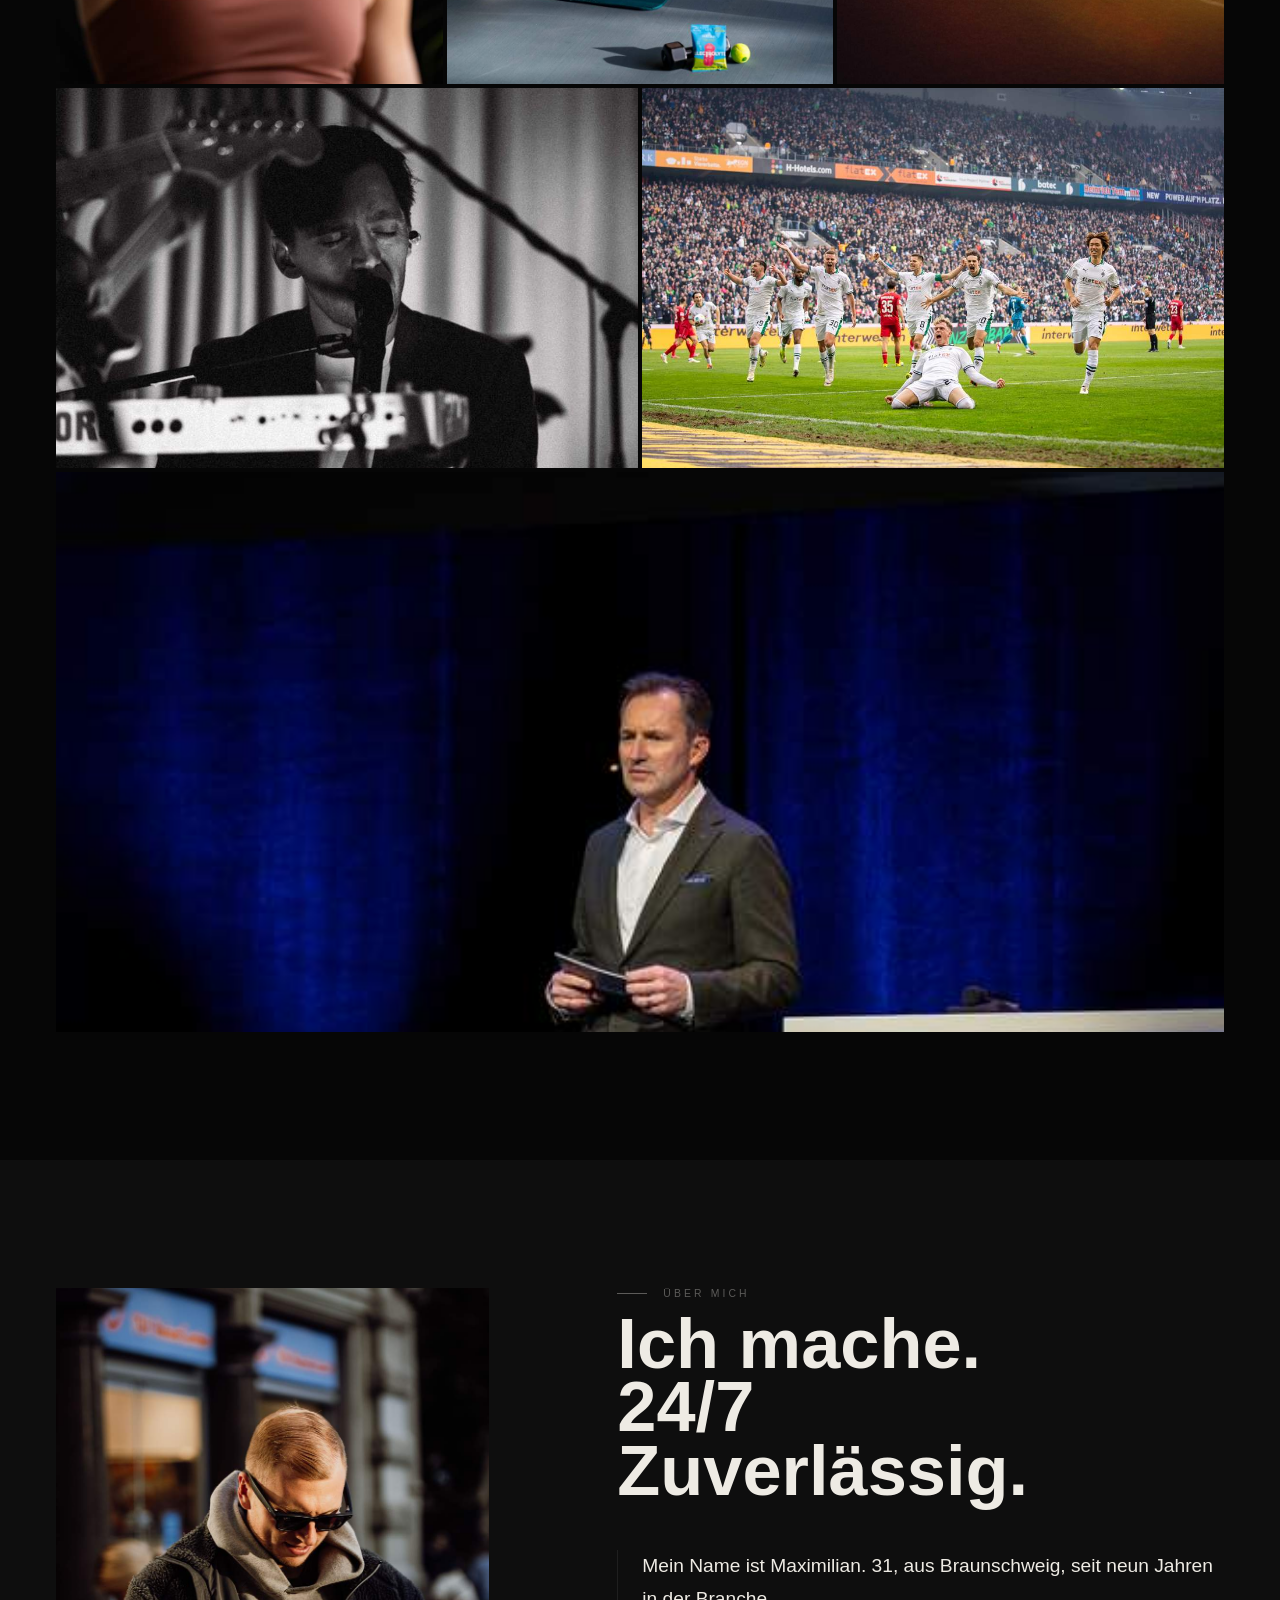
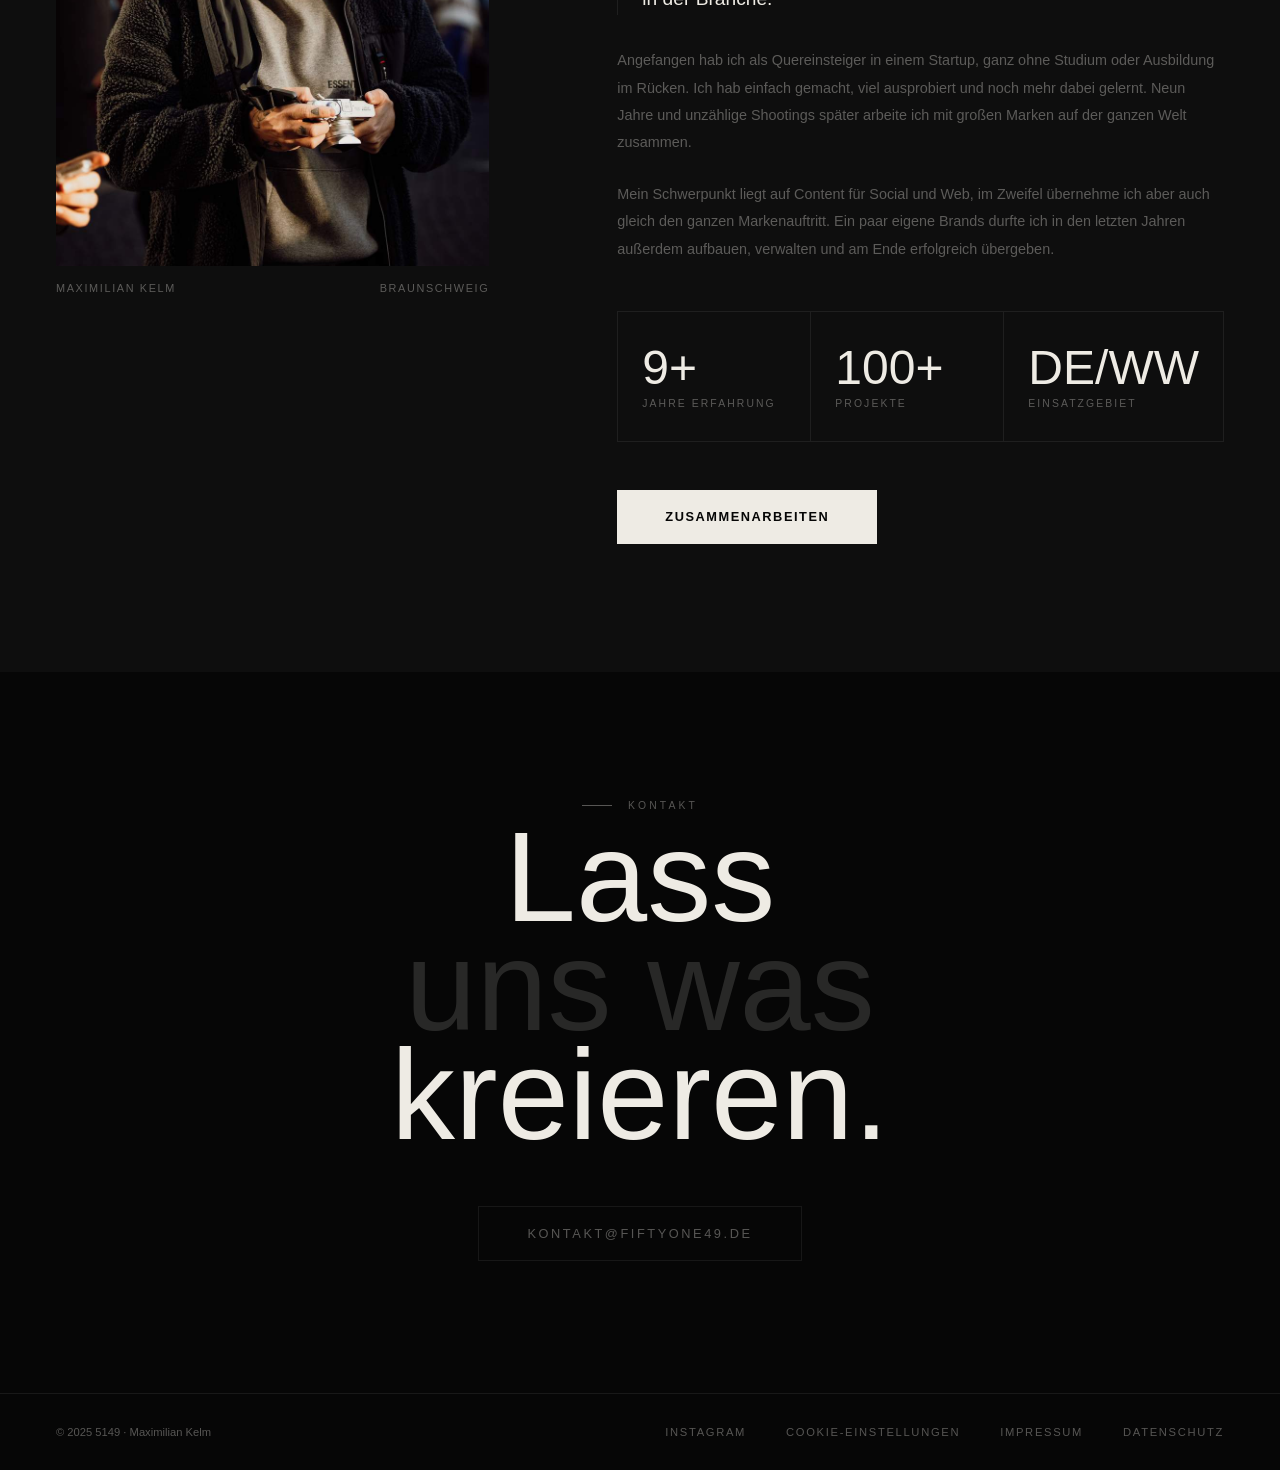
==== commit 7797fd0f: "Add files via upload" ====
--- a/index.html
+++ b/index.html
@@ -29,7 +29,7 @@
 
 .hero{position:relative;height:100vh;overflow:hidden;display:flex;flex-direction:column}
 .hero-bg{position:absolute;inset:0}
-.hero-bg img{width:100%;height:100%;object-fit:cover;object-position:center 22%;filter:contrast(1.08) brightness(0.88) saturate(1.05)}
+.hero-bg img{width:100%;height:100%;object-fit:cover;object-position:center 10%;filter:contrast(1.08) brightness(0.88) saturate(1.05)}
 .hero-bg::after{content:'';position:absolute;inset:0;opacity:0.06;mix-blend-mode:overlay;pointer-events:none;background-image:url("data:image/svg+xml;utf8,<svg xmlns='http://www.w3.org/2000/svg'><filter id='n'><feTurbulence type='fractalNoise' baseFrequency='0.85' numOctaves='2' stitchTiles='stitch'/></filter><rect width='100%25' height='100%25' filter='url(%23n)'/></svg>")}
 .hero-scrim{position:absolute;inset:0;background:linear-gradient(180deg,rgba(6,6,6,0.7) 0%,rgba(6,6,6,0) 24%,rgba(6,6,6,0) 52%,rgba(6,6,6,0.5) 78%,rgba(6,6,6,0.96) 100%)}
 .hero-rec{position:absolute;top:6.8rem;left:50%;transform:translateX(-50%);z-index:2;display:flex;align-items:center;gap:0.6rem;font-size:0.68rem;letter-spacing:0.14em;color:var(--muted)}
@@ -97,7 +97,7 @@
 .p-item.e{grid-column:9/13;grid-row:2;height:480px}
 .p-item.f{grid-column:1/7;grid-row:3;height:380px}
 .p-item.g{grid-column:7/13;grid-row:3;height:380px}
-.p-item.h{grid-column:1/13;grid-row:4;height:420px}
+.p-item.h{grid-column:1/13;grid-row:4;height:560px}
 
 .trust-section{background:var(--black);padding:8rem 3.5rem}
 .trust-grid{display:grid;grid-template-columns:1fr 1fr;gap:6rem;align-items:start;margin-bottom:4rem}
@@ -229,7 +229,7 @@
 
 <section class="hero" id="home">
   <div class="hero-bg">
-    <img loading="eager" fetchpriority="high" src="images/about.jpg" alt="Maximilian Kelm">
+    <img loading="eager" fetchpriority="high" src="images/hero.jpg" alt="Maximilian Kelm">
   </div>
   <div class="hero-scrim"></div>
   <div class="hero-rec" aria-hidden="true"><span class="rec-dot"></span><span id="recTime">00:00:00:00</span></div>
@@ -308,7 +308,7 @@
     <div class="p-item e"><img loading="lazy" src="images/auftrag-sport.jpg" alt="Sport" style="object-position:center 15%;"><div class="p-overlay"><div class="p-tag">Sport · Fitness</div><div class="p-title">Athlete Content</div></div></div>
     <div class="p-item f"><img loading="lazy" src="images/auftrag-pudeldame.jpg" alt="Pudeldame" style="object-position:center 25%;"><div class="p-overlay"><div class="p-tag">Music · Live</div><div class="p-title">Pudeldame</div></div></div>
     <div class="p-item g"><img loading="lazy" src="images/auftrag-bmg.jpg" alt="BMG" style="object-position:center 60%;"><div class="p-overlay"><div class="p-tag">Sport · Bundesliga</div><div class="p-title">BMG vs Köln</div></div></div>
-    <div class="p-item h"><img loading="lazy" src="images/trust-vw-event.jpg" alt="Volkswagen CEO" style="object-position:center 20%;"><div class="p-overlay"><div class="p-tag">Corporate · Volkswagen</div><div class="p-title">VW CEO</div></div></div>
+    <div class="p-item h"><img loading="lazy" src="images/trust-vw-event.jpg" alt="Volkswagen CEO" style="object-position:center 15%;"><div class="p-overlay"><div class="p-tag">Corporate · Volkswagen</div><div class="p-title">VW CEO</div></div></div>
   </div>
 </section>
 
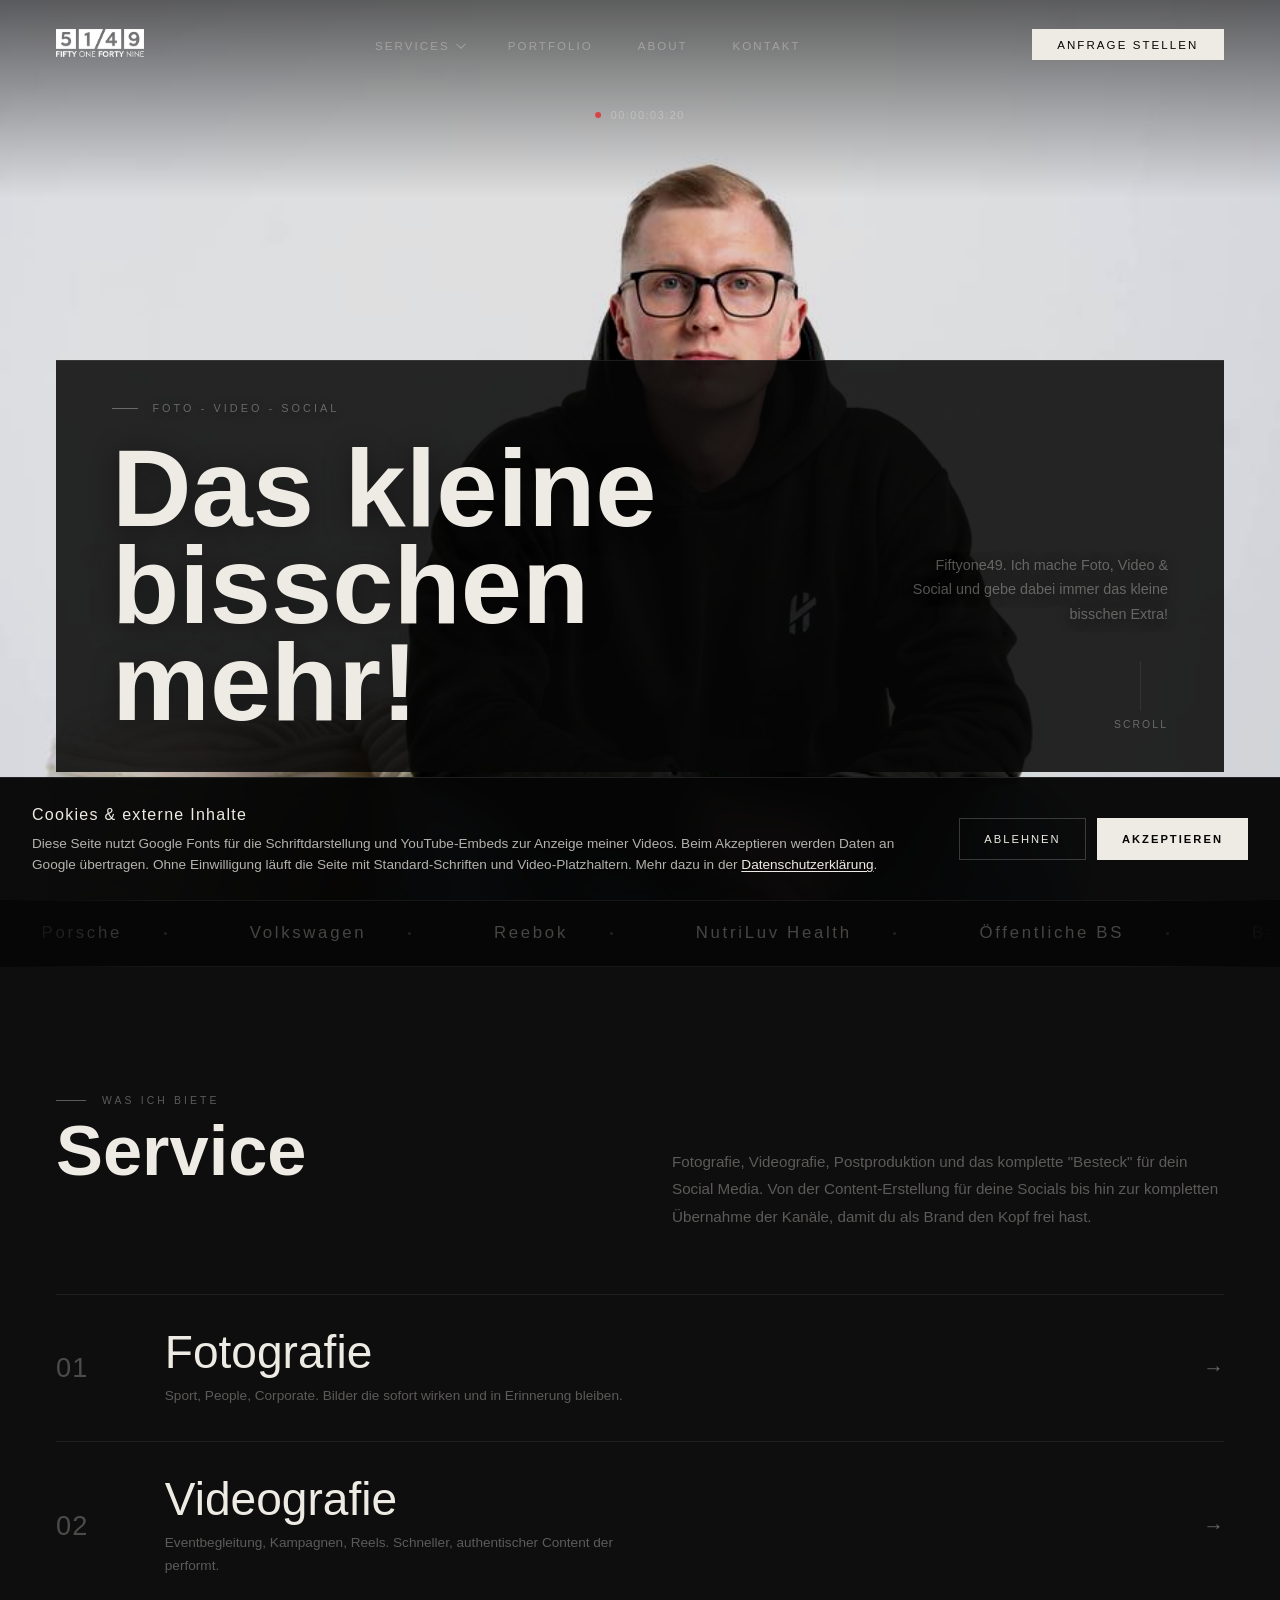
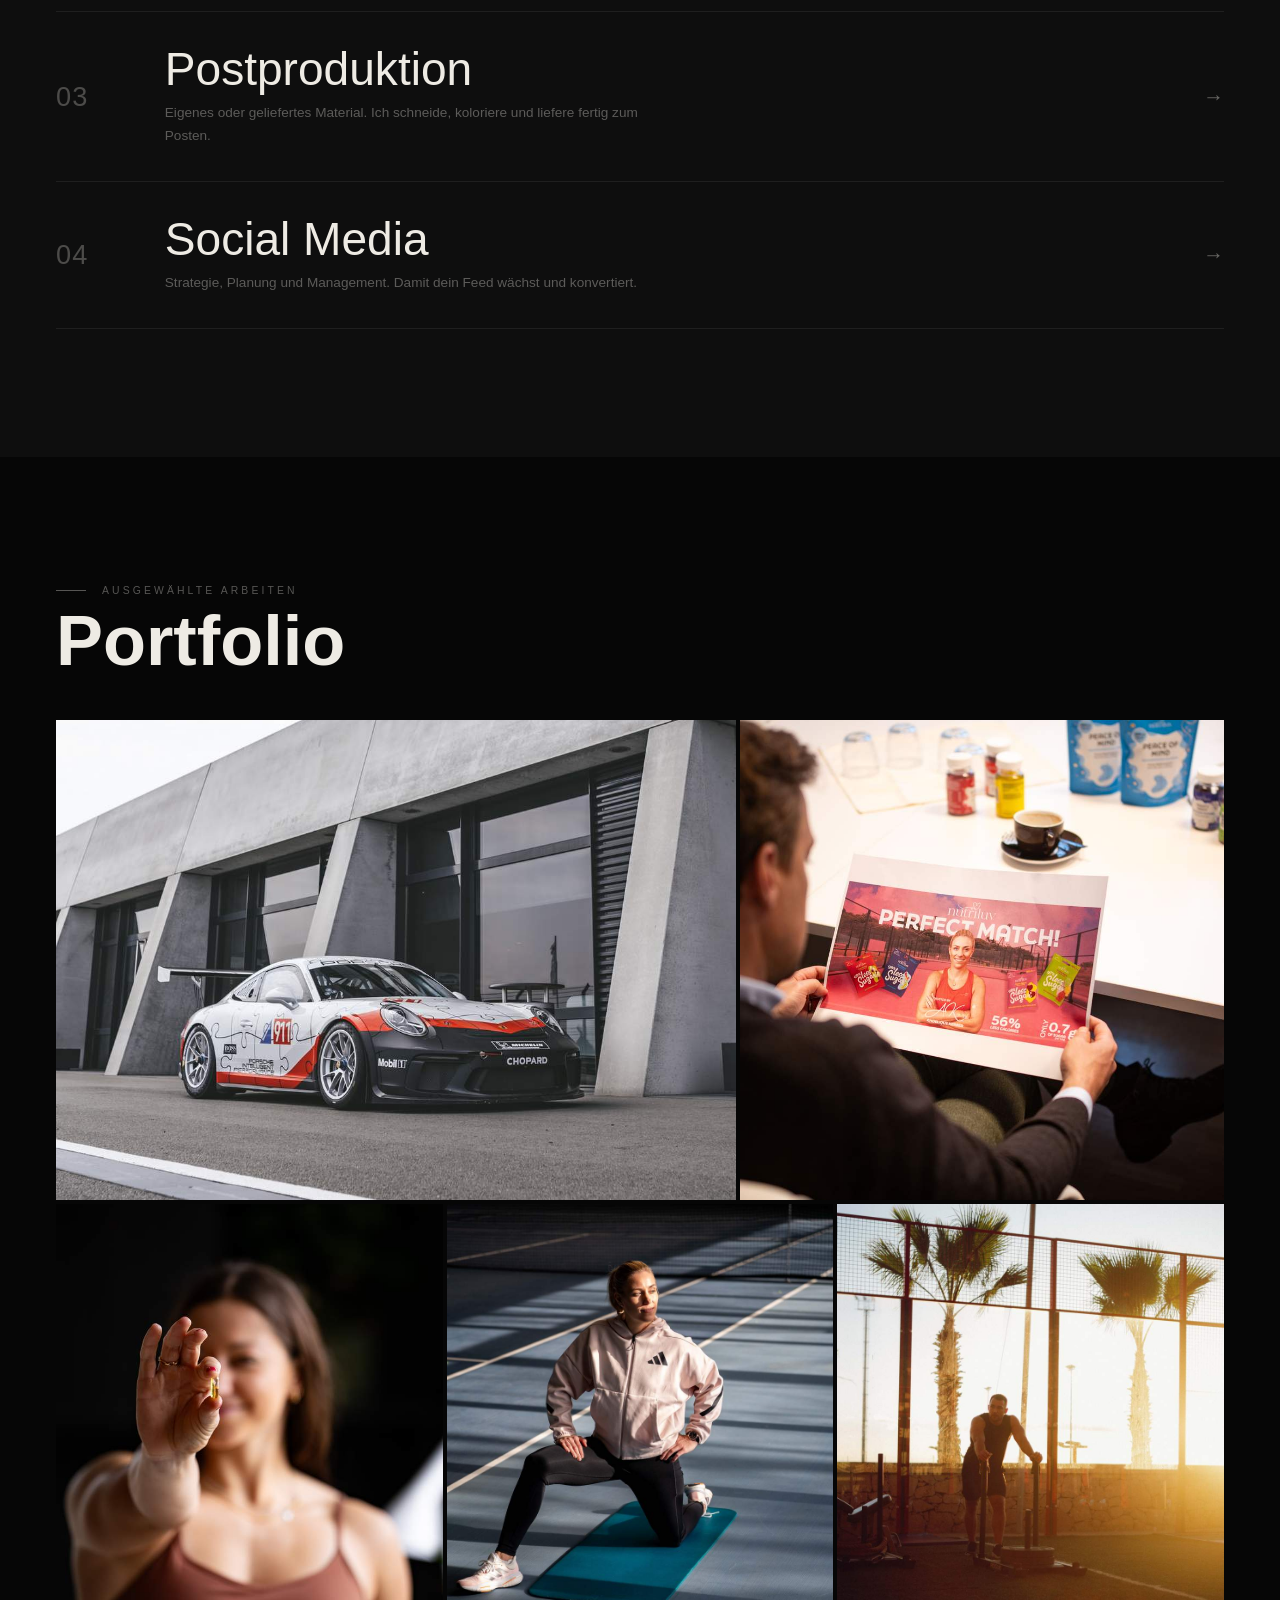
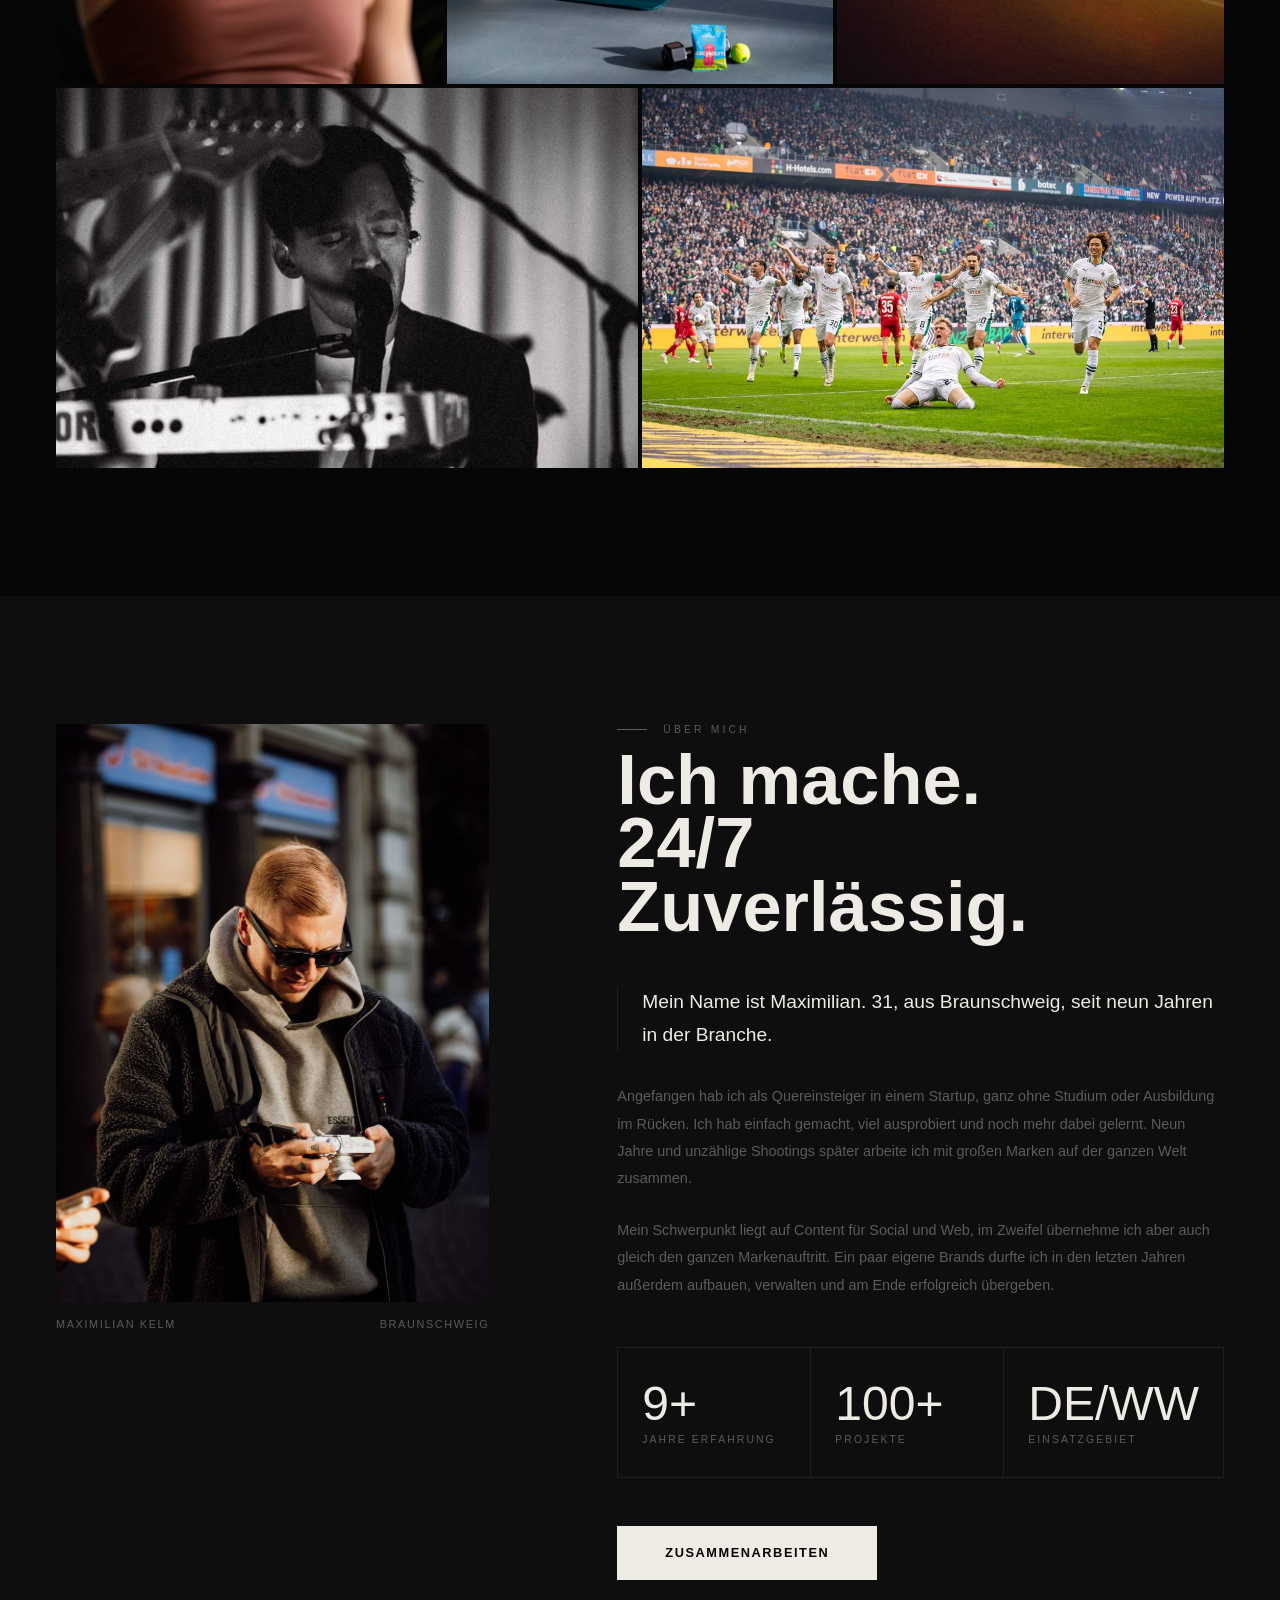
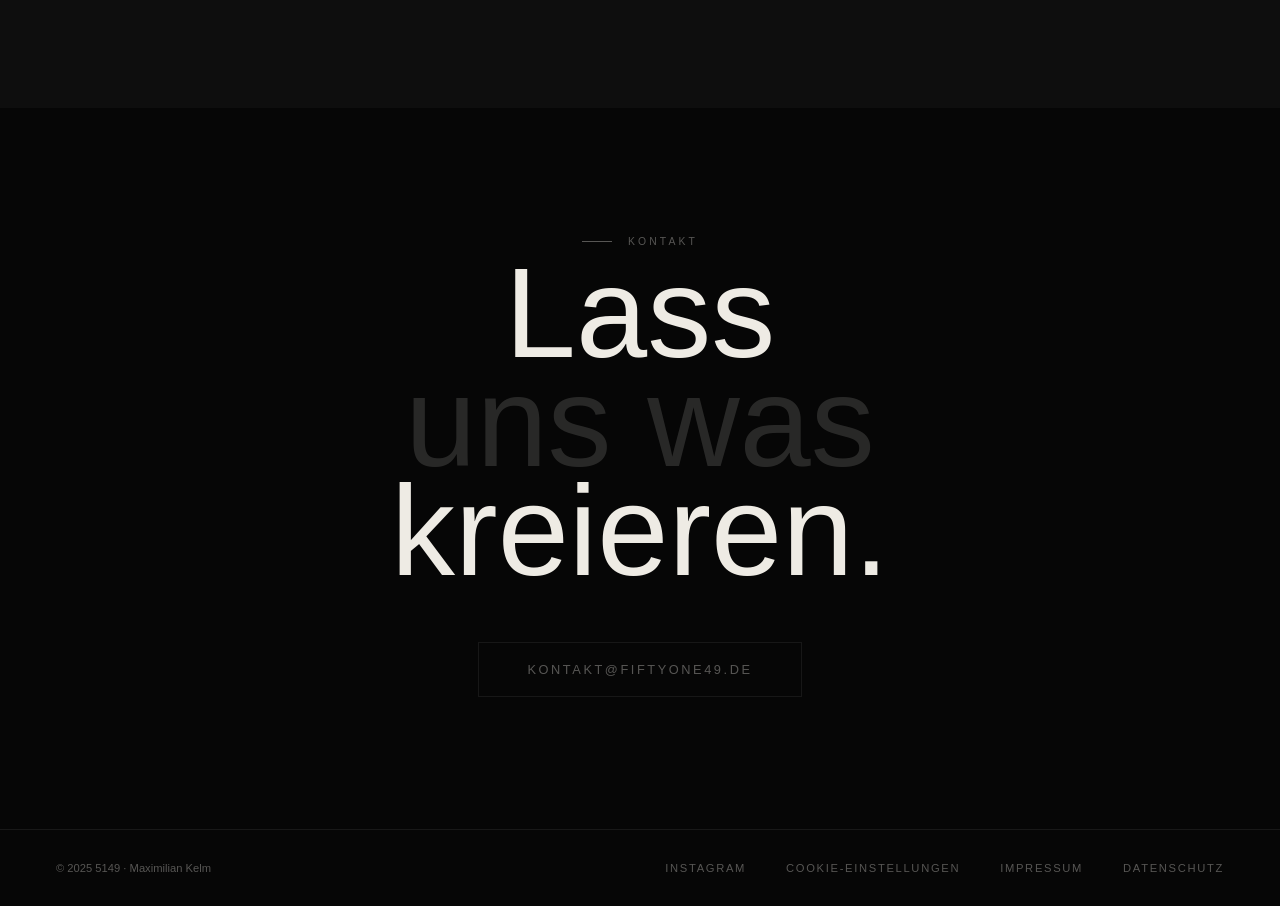
==== commit 31c26c35: "Add files via upload" ====
--- a/index.html
+++ b/index.html
@@ -30,21 +30,20 @@
 .hero{position:relative;height:100vh;overflow:hidden;display:flex;flex-direction:column}
 .hero-bg{position:absolute;inset:0}
 .hero-bg img{width:100%;height:100%;object-fit:cover;object-position:center 10%;filter:contrast(1.08) brightness(0.88) saturate(1.05)}
-.hero-bg::after{content:'';position:absolute;inset:0;opacity:0.06;mix-blend-mode:overlay;pointer-events:none;background-image:url("data:image/svg+xml;utf8,<svg xmlns='http://www.w3.org/2000/svg'><filter id='n'><feTurbulence type='fractalNoise' baseFrequency='0.85' numOctaves='2' stitchTiles='stitch'/></filter><rect width='100%25' height='100%25' filter='url(%23n)'/></svg>")}
-.hero-scrim{position:absolute;inset:0;background:linear-gradient(180deg,rgba(6,6,6,0.7) 0%,rgba(6,6,6,0) 24%,rgba(6,6,6,0) 52%,rgba(6,6,6,0.5) 78%,rgba(6,6,6,0.96) 100%)}
+.hero-scrim{position:absolute;inset:0;background:linear-gradient(180deg,rgba(6,6,6,0.6) 0%,rgba(6,6,6,0) 22%)}
 .hero-rec{position:absolute;top:6.8rem;left:50%;transform:translateX(-50%);z-index:2;display:flex;align-items:center;gap:0.6rem;font-size:0.68rem;letter-spacing:0.14em;color:var(--muted)}
 .rec-dot{width:6px;height:6px;border-radius:50%;background:#d64545;animation:recPulse 1.6s ease-in-out infinite}
 @media(prefers-reduced-motion:reduce){.rec-dot{animation:none}}
 @keyframes recPulse{0%,100%{opacity:1}50%{opacity:0.25}}
-.hero-content{position:relative;z-index:2;flex:1;display:flex;flex-direction:column;justify-content:flex-end;padding:0 3.5rem 4rem}
-.hero-bottom-row{display:flex;justify-content:space-between;align-items:flex-end;gap:3rem}
+.hero-content{position:relative;z-index:2;flex:1;display:flex;flex-direction:column;justify-content:flex-end}
+.hero-bottom-row{display:flex;justify-content:space-between;align-items:flex-end;gap:3rem;background:rgba(6,6,6,0.86);border-top:1px solid rgba(238,235,228,0.1);padding:2.6rem 3.5rem}
 .hero-main{max-width:72%}
-.hero-eyebrow{font-size:0.68rem;letter-spacing:0.28em;text-transform:uppercase;color:var(--muted);margin-bottom:1.6rem;display:flex;align-items:center;gap:0.9rem}
+.hero-eyebrow{font-size:0.68rem;letter-spacing:0.28em;text-transform:uppercase;color:var(--muted);margin-bottom:1.6rem;display:flex;align-items:center;gap:0.9rem;text-shadow:0 2px 10px rgba(0,0,0,0.4)}
 .hero-eyebrow::before{content:'';width:26px;height:1px;background:var(--muted)}
-.hero-title{font-family:'Bebas Neue',Impact,'Arial Narrow',sans-serif;font-size:clamp(4.4rem,8.6vw,8.2rem);line-height:0.88}
+.hero-title{font-family:'Bebas Neue',Impact,'Arial Narrow',sans-serif;font-size:clamp(4.4rem,8.6vw,8.2rem);line-height:0.88;text-shadow:0 4px 28px rgba(0,0,0,0.45)}
 .hero-title .dim{color:rgba(238,235,228,0.2)}
 .hero-side{max-width:260px;text-align:right;display:flex;flex-direction:column;align-items:flex-end;gap:2.2rem}
-.hero-desc{font-size:0.9rem;font-weight:300;color:var(--muted);line-height:1.7}
+.hero-desc{font-size:0.9rem;font-weight:300;color:var(--muted);line-height:1.7;text-shadow:0 2px 12px rgba(0,0,0,0.5)}
 .hero-scroll{display:flex;flex-direction:column;align-items:center;gap:0.5rem;color:var(--muted);font-size:0.65rem;letter-spacing:0.2em;text-transform:uppercase}
 .scroll-line{width:1px;height:50px;background:var(--border);overflow:hidden;position:relative}
 .scroll-line::after{content:'';position:absolute;top:-100%;left:0;width:100%;height:100%;background:var(--white);animation:scrollLine 1.8s ease-in-out infinite}
@@ -97,7 +96,6 @@
 .p-item.e{grid-column:9/13;grid-row:2;height:480px}
 .p-item.f{grid-column:1/7;grid-row:3;height:380px}
 .p-item.g{grid-column:7/13;grid-row:3;height:380px}
-.p-item.h{grid-column:1/13;grid-row:4;height:560px}
 
 .trust-section{background:var(--black);padding:8rem 3.5rem}
 .trust-grid{display:grid;grid-template-columns:1fr 1fr;gap:6rem;align-items:start;margin-bottom:4rem}
@@ -156,8 +154,8 @@
   .nav-cta{display:none}
   .burger{display:flex}
   .hero{height:100vh}
-  .hero-content{padding:0 1.5rem 3rem}
-  .hero-bottom-row{flex-direction:column;align-items:flex-start;gap:1.6rem}
+  .hero-content{padding:0}
+  .hero-bottom-row{flex-direction:column;align-items:flex-start;gap:1.4rem;padding:1.8rem 1.5rem}
   .hero-main{max-width:100%}
   .hero-side{max-width:100%;align-items:flex-start;text-align:left}
   .hero-rec{top:5.6rem;font-size:0.6rem}
@@ -167,7 +165,7 @@
   .service-row{grid-template-columns:40px 1fr auto;column-gap:1rem;padding:1.5rem 0}
   .portfolio-header{flex-direction:column;gap:1rem}
   .portfolio-grid{grid-template-columns:1fr 1fr;gap:3px}
-  .p-item.a,.p-item.b,.p-item.c,.p-item.d,.p-item.e,.p-item.f,.p-item.g,.p-item.h{grid-column:auto;grid-row:auto;height:200px}
+  .p-item.a,.p-item.b,.p-item.c,.p-item.d,.p-item.e,.p-item.f,.p-item.g{grid-column:auto;grid-row:auto;height:200px}
   .p-overlay{opacity:1}
   .trust-grid{grid-template-columns:1fr;gap:2rem}
   .trust-section{padding:3.5rem 1.5rem}
@@ -184,7 +182,7 @@
 }
 @media(max-width:480px){
   .portfolio-grid{grid-template-columns:1fr;gap:3px}
-  .p-item.a,.p-item.b,.p-item.c,.p-item.d,.p-item.e,.p-item.f,.p-item.g,.p-item.h{height:260px}
+  .p-item.a,.p-item.b,.p-item.c,.p-item.d,.p-item.e,.p-item.f,.p-item.g{height:260px}
   .about-stats{grid-template-columns:1fr 1fr 1fr}
   .stat-num{font-size:1.6rem}
   .trust-imgs{grid-template-columns:1fr}
@@ -308,7 +306,6 @@
     <div class="p-item e"><img loading="lazy" src="images/auftrag-sport.jpg" alt="Sport" style="object-position:center 15%;"><div class="p-overlay"><div class="p-tag">Sport · Fitness</div><div class="p-title">Athlete Content</div></div></div>
     <div class="p-item f"><img loading="lazy" src="images/auftrag-pudeldame.jpg" alt="Pudeldame" style="object-position:center 25%;"><div class="p-overlay"><div class="p-tag">Music · Live</div><div class="p-title">Pudeldame</div></div></div>
     <div class="p-item g"><img loading="lazy" src="images/auftrag-bmg.jpg" alt="BMG" style="object-position:center 60%;"><div class="p-overlay"><div class="p-tag">Sport · Bundesliga</div><div class="p-title">BMG vs Köln</div></div></div>
-    <div class="p-item h"><img loading="lazy" src="images/trust-vw-event.jpg" alt="Volkswagen CEO" style="object-position:center 15%;"><div class="p-overlay"><div class="p-tag">Corporate · Volkswagen</div><div class="p-title">VW CEO</div></div></div>
   </div>
 </section>
 
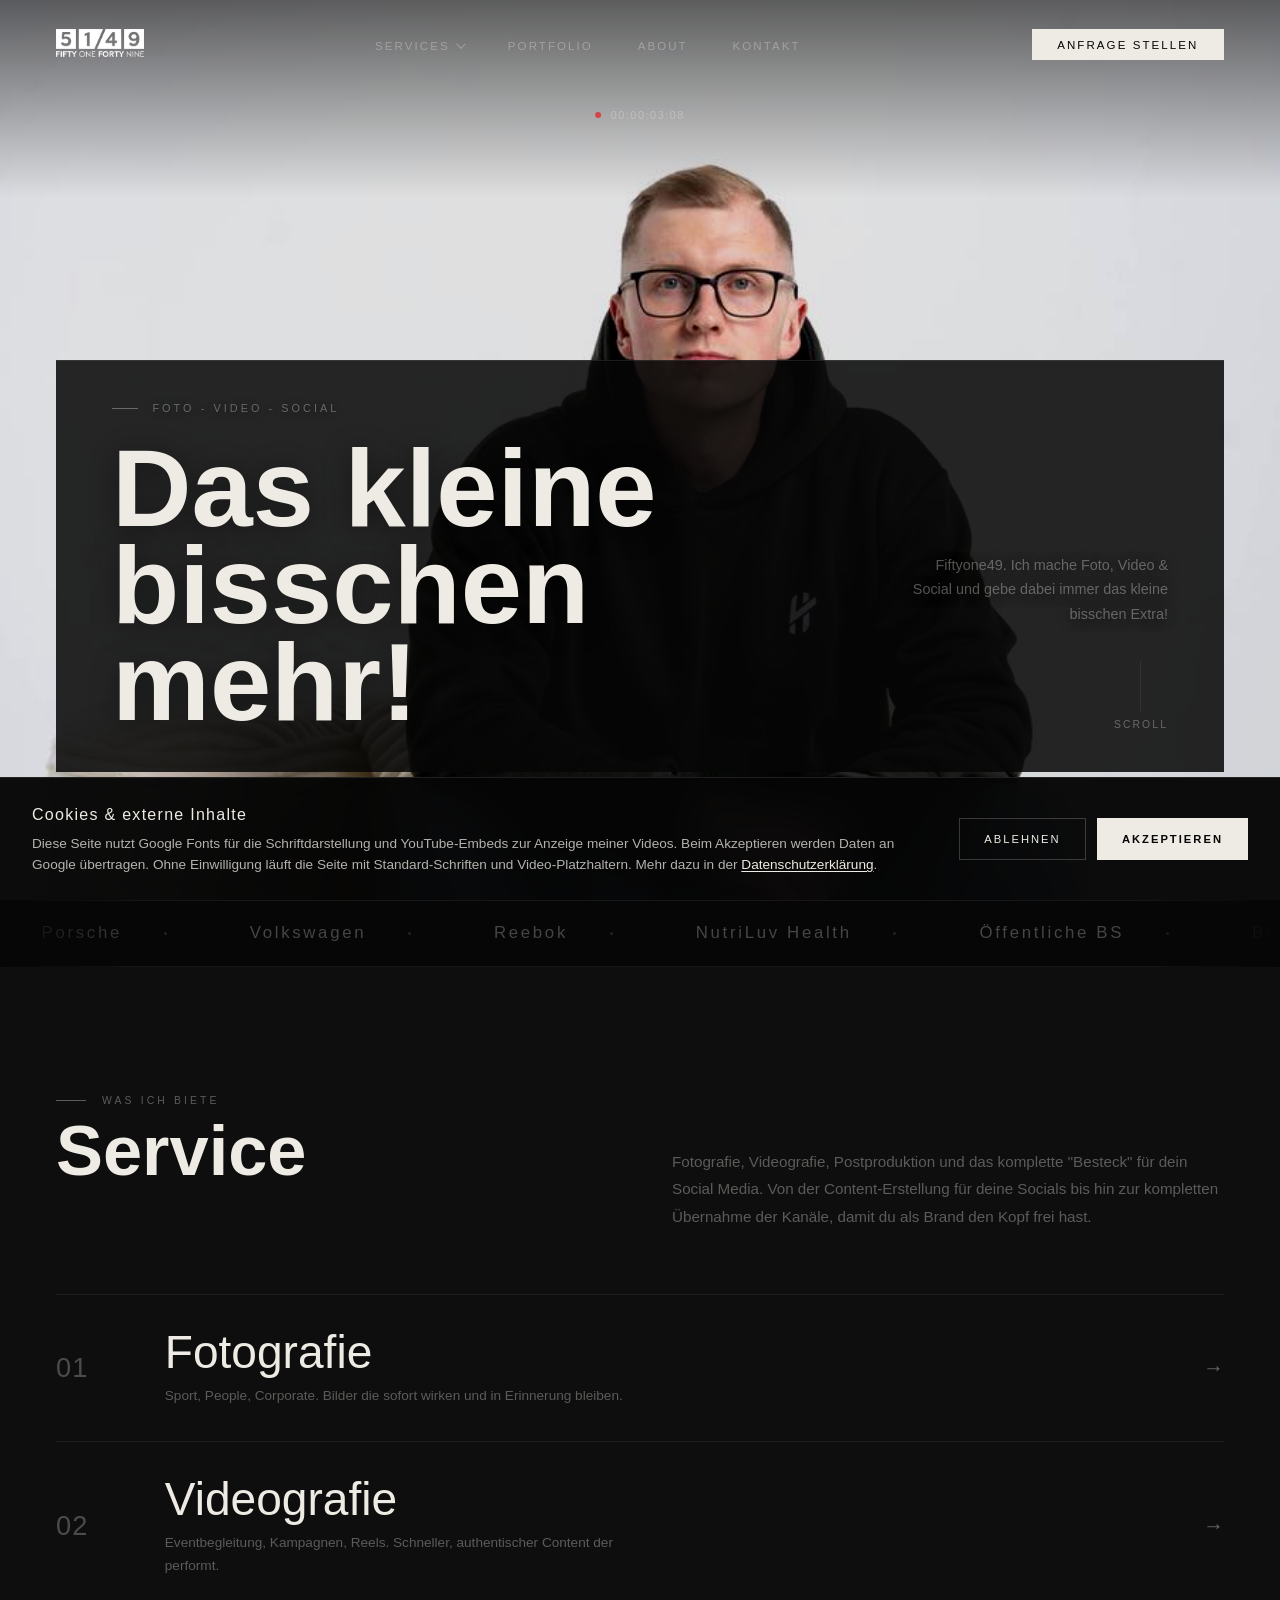
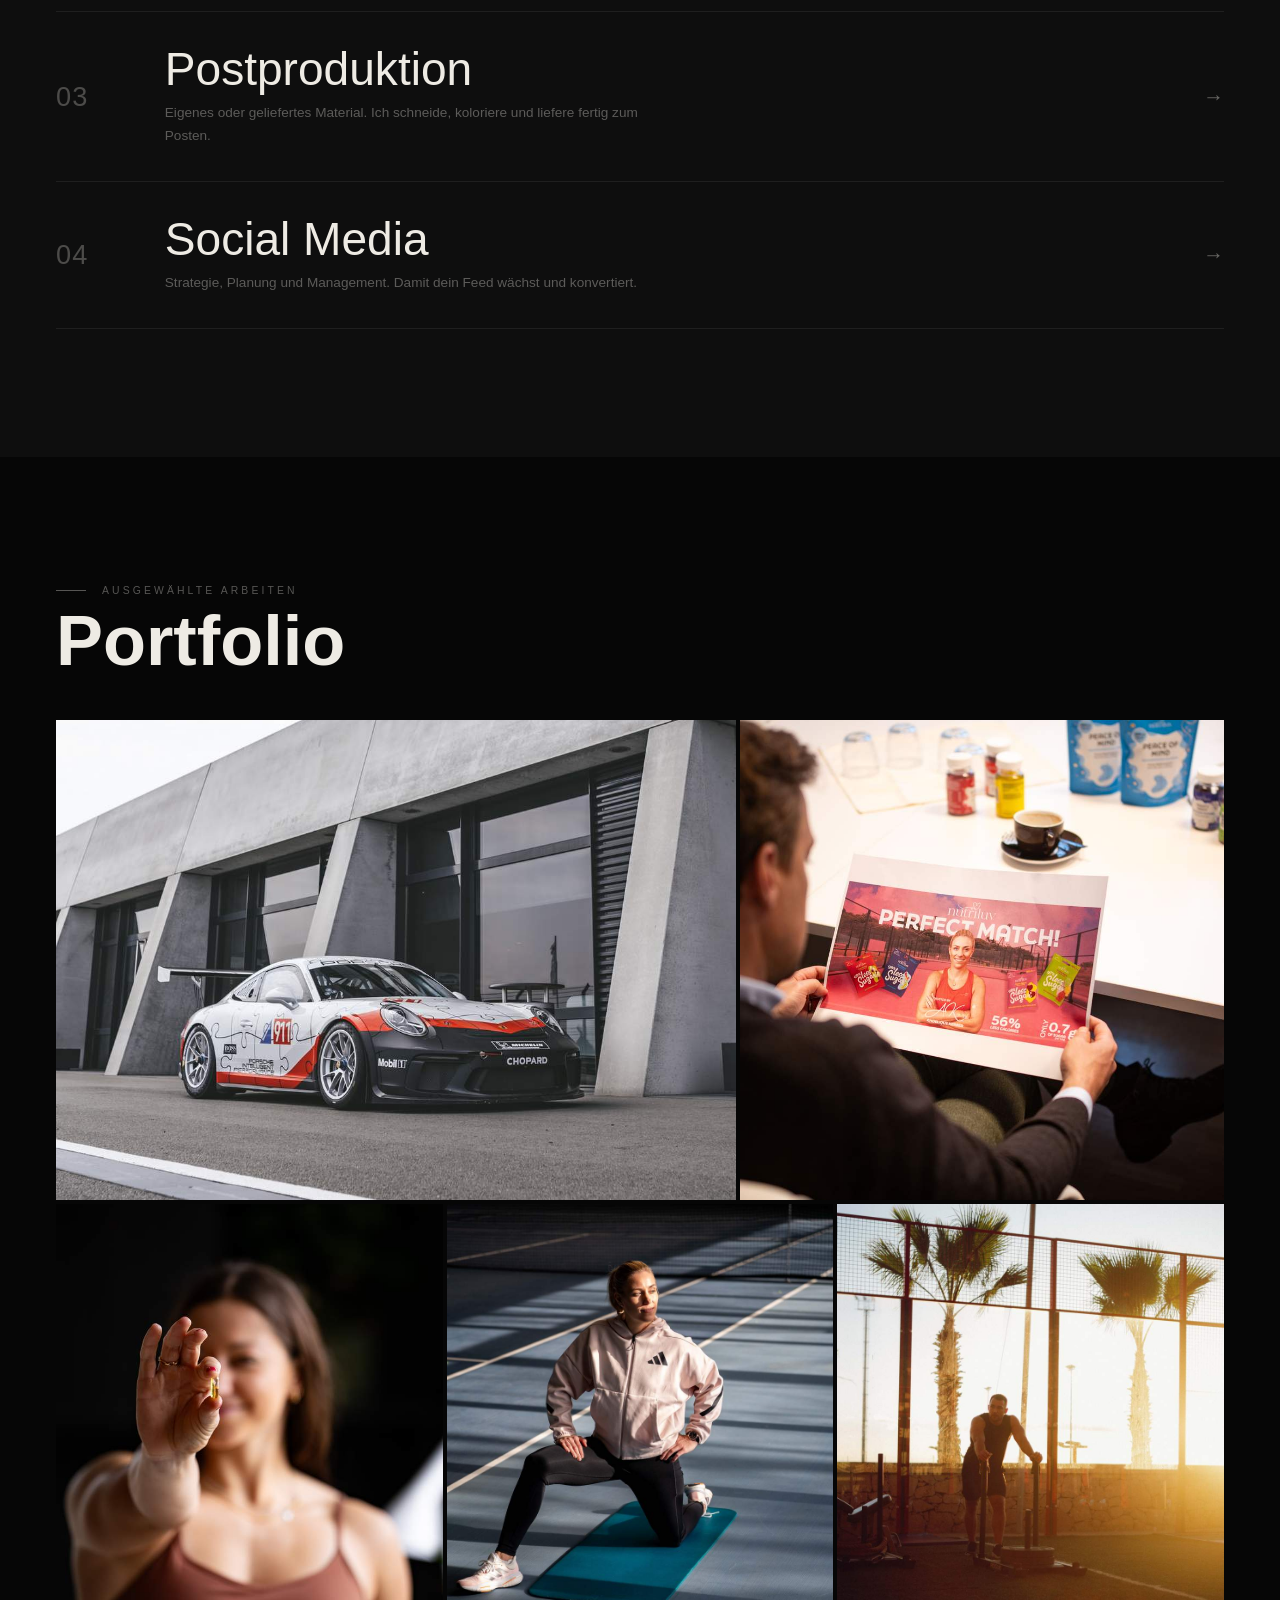
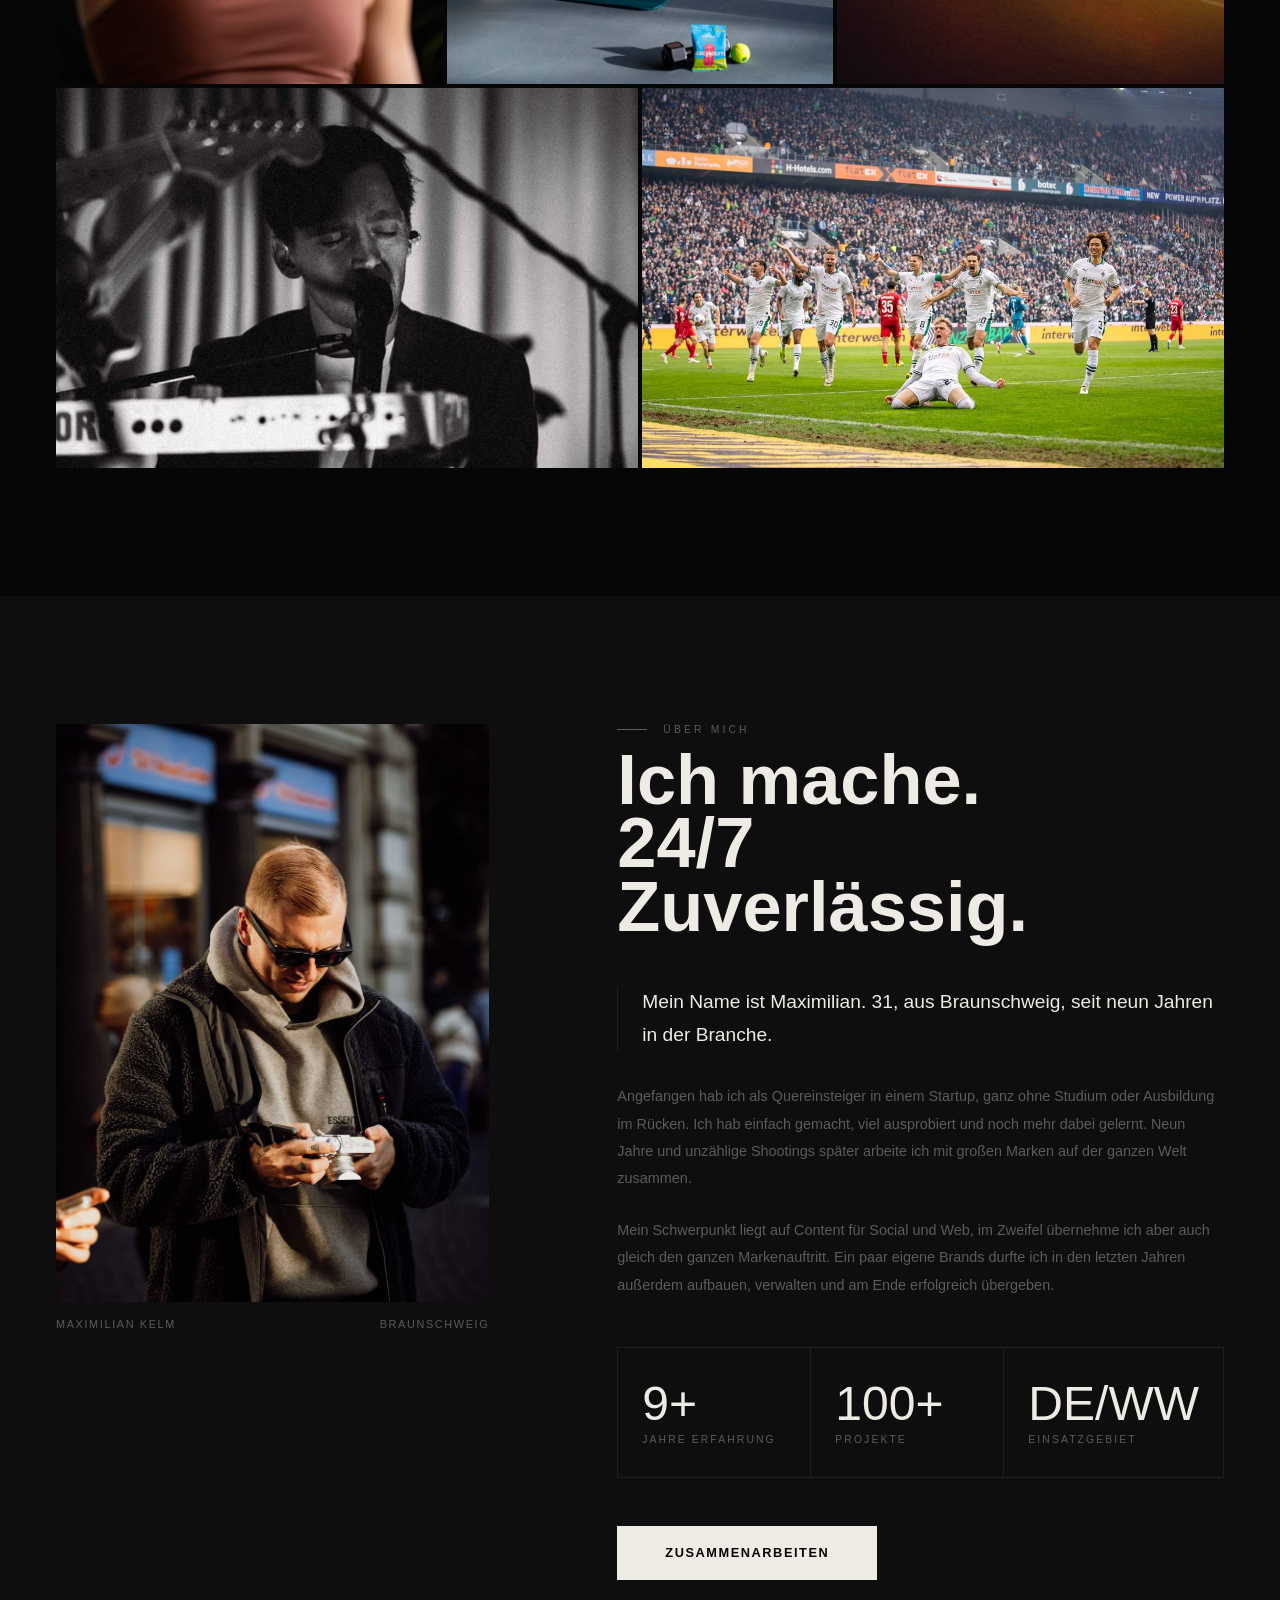
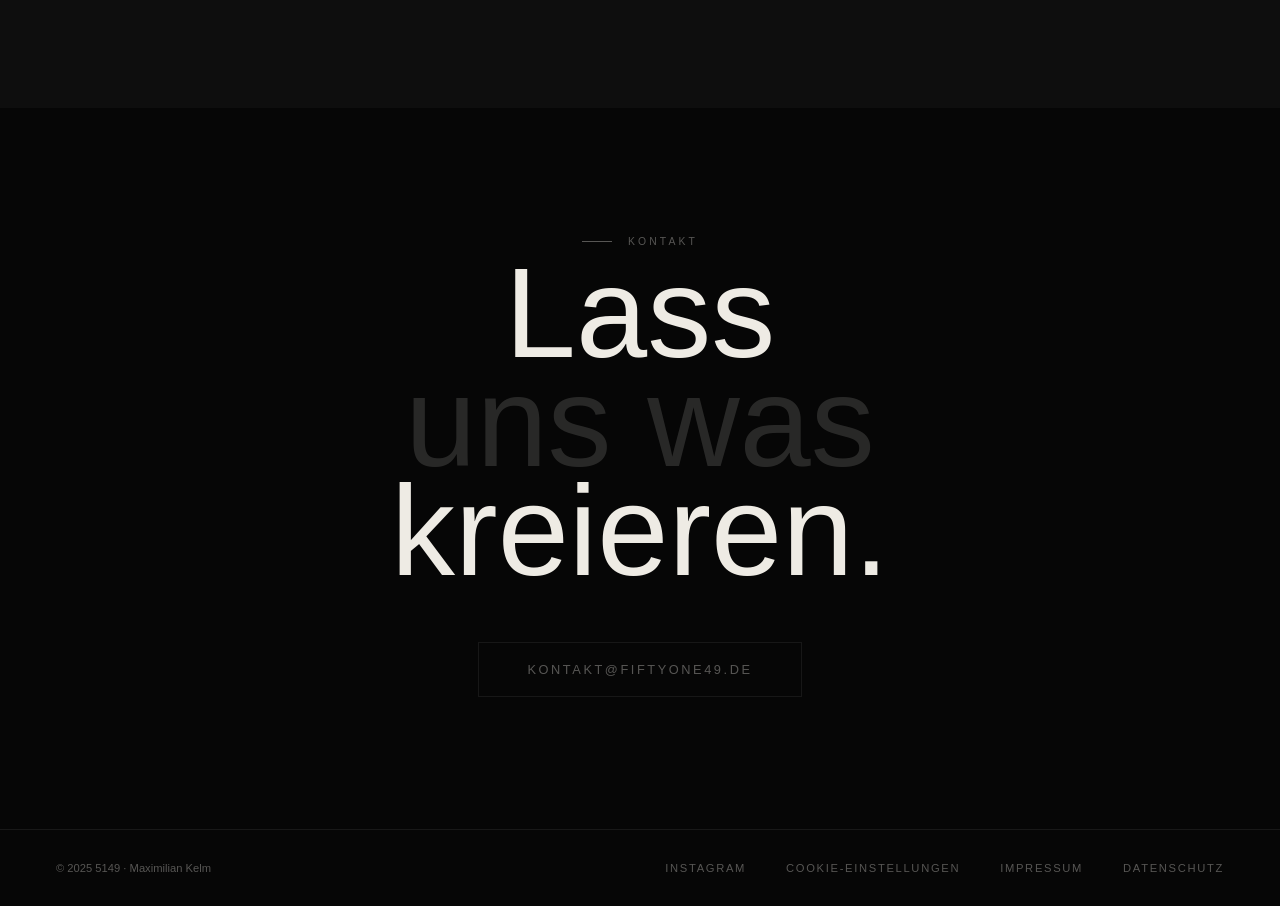
==== commit a869e9f7: "Add files via upload" ====
--- a/index.html
+++ b/index.html
@@ -97,12 +97,6 @@
 .p-item.f{grid-column:1/7;grid-row:3;height:380px}
 .p-item.g{grid-column:7/13;grid-row:3;height:380px}
 
-.trust-section{background:var(--black);padding:8rem 3.5rem}
-.trust-grid{display:grid;grid-template-columns:1fr 1fr;gap:6rem;align-items:start;margin-bottom:4rem}
-.trust-lead{font-size:1.1rem;font-weight:300;color:var(--white);line-height:1.8;border-left:1px solid var(--border);padding-left:1.5rem}
-.trust-text{font-size:0.9rem;font-weight:300;color:rgba(238,235,228,0.5);line-height:1.9;margin-bottom:1.5rem}
-.trust-imgs{display:grid;grid-template-columns:1fr 1fr 1fr;gap:4px}
-.trust-imgs img{width:100%;aspect-ratio:1/1;object-fit:cover;display:block}
 
 .about-section{background:var(--gray)}
 .about-inner{display:grid;grid-template-columns:5fr 7fr;gap:8rem;align-items:start}
@@ -167,8 +161,6 @@
   .portfolio-grid{grid-template-columns:1fr 1fr;gap:3px}
   .p-item.a,.p-item.b,.p-item.c,.p-item.d,.p-item.e,.p-item.f,.p-item.g{grid-column:auto;grid-row:auto;height:200px}
   .p-overlay{opacity:1}
-  .trust-grid{grid-template-columns:1fr;gap:2rem}
-  .trust-section{padding:3.5rem 1.5rem}
   .about-inner{grid-template-columns:1fr;gap:2rem}
   .about-img-wrap{position:static}
   .about-img{aspect-ratio:2/3;object-position:center 35%}
@@ -185,7 +177,6 @@
   .p-item.a,.p-item.b,.p-item.c,.p-item.d,.p-item.e,.p-item.f,.p-item.g{height:260px}
   .about-stats{grid-template-columns:1fr 1fr 1fr}
   .stat-num{font-size:1.6rem}
-  .trust-imgs{grid-template-columns:1fr}
 }
 </style>
 </head>
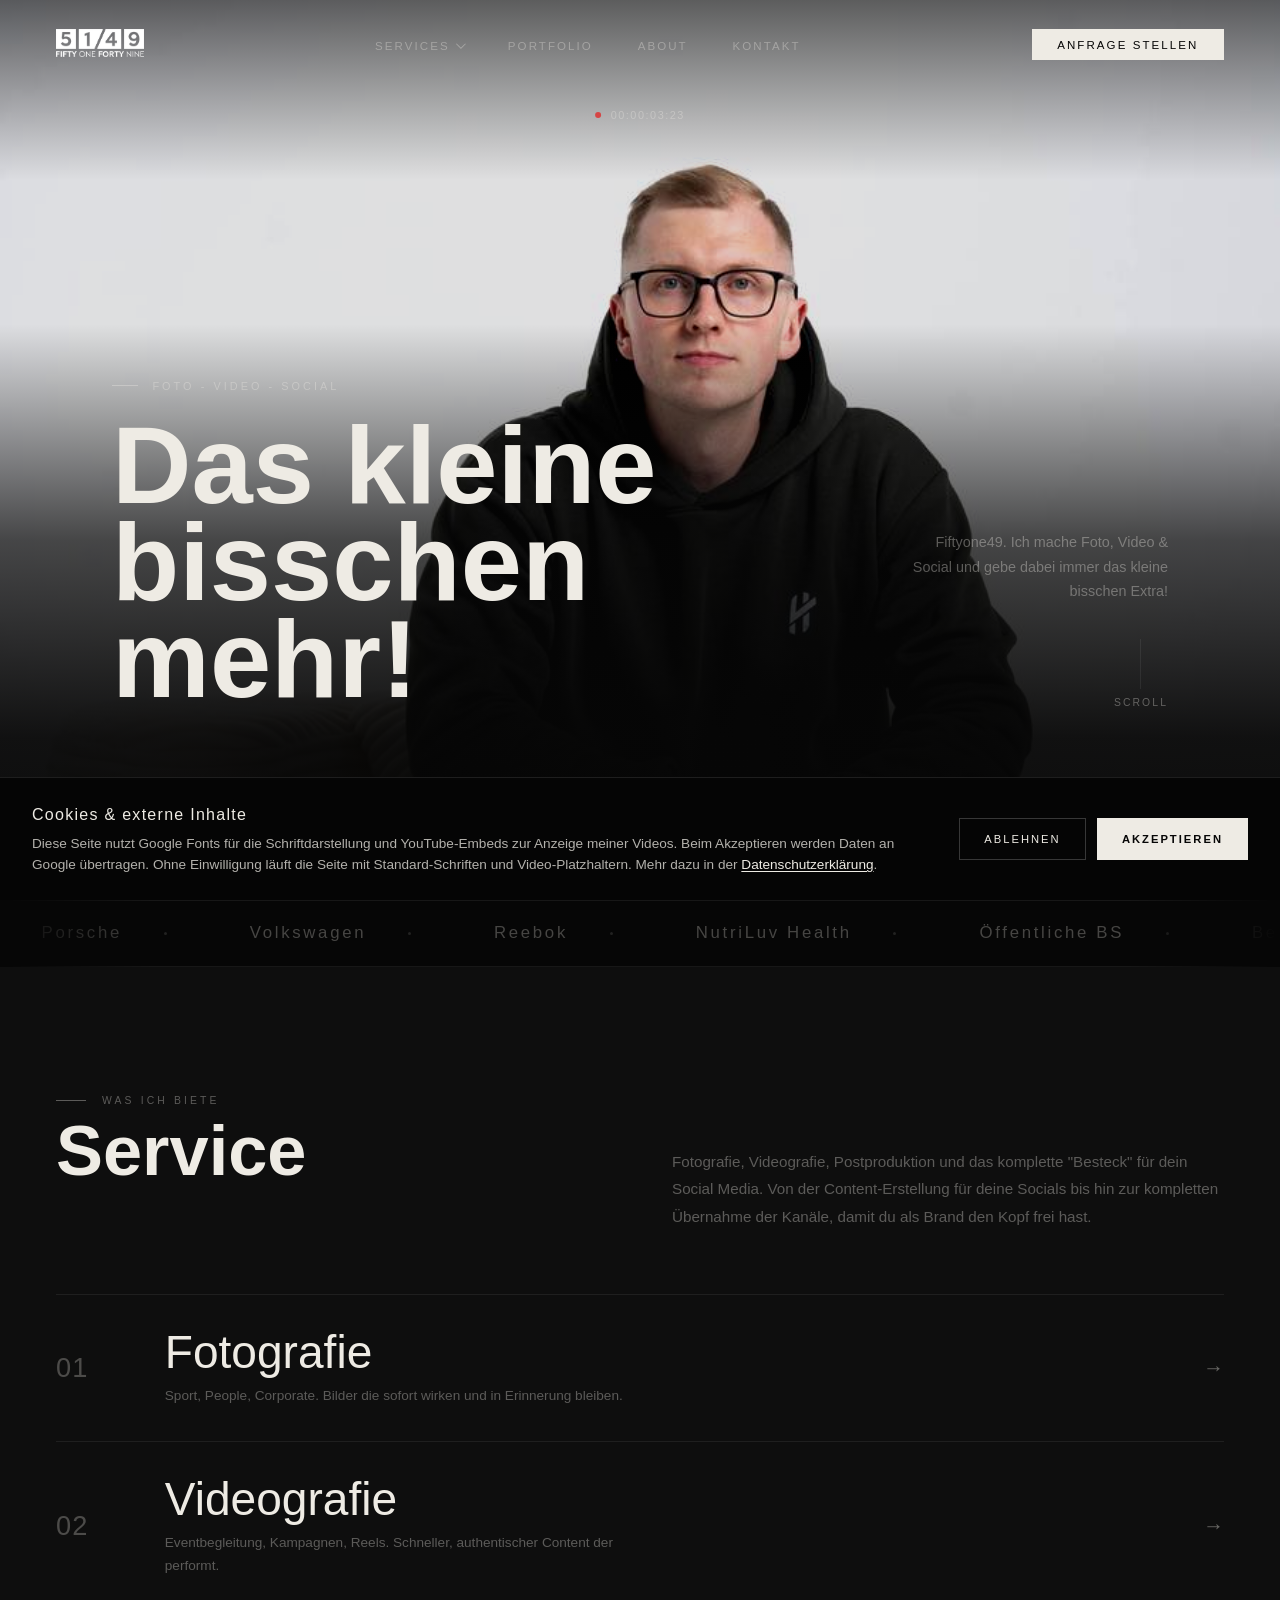
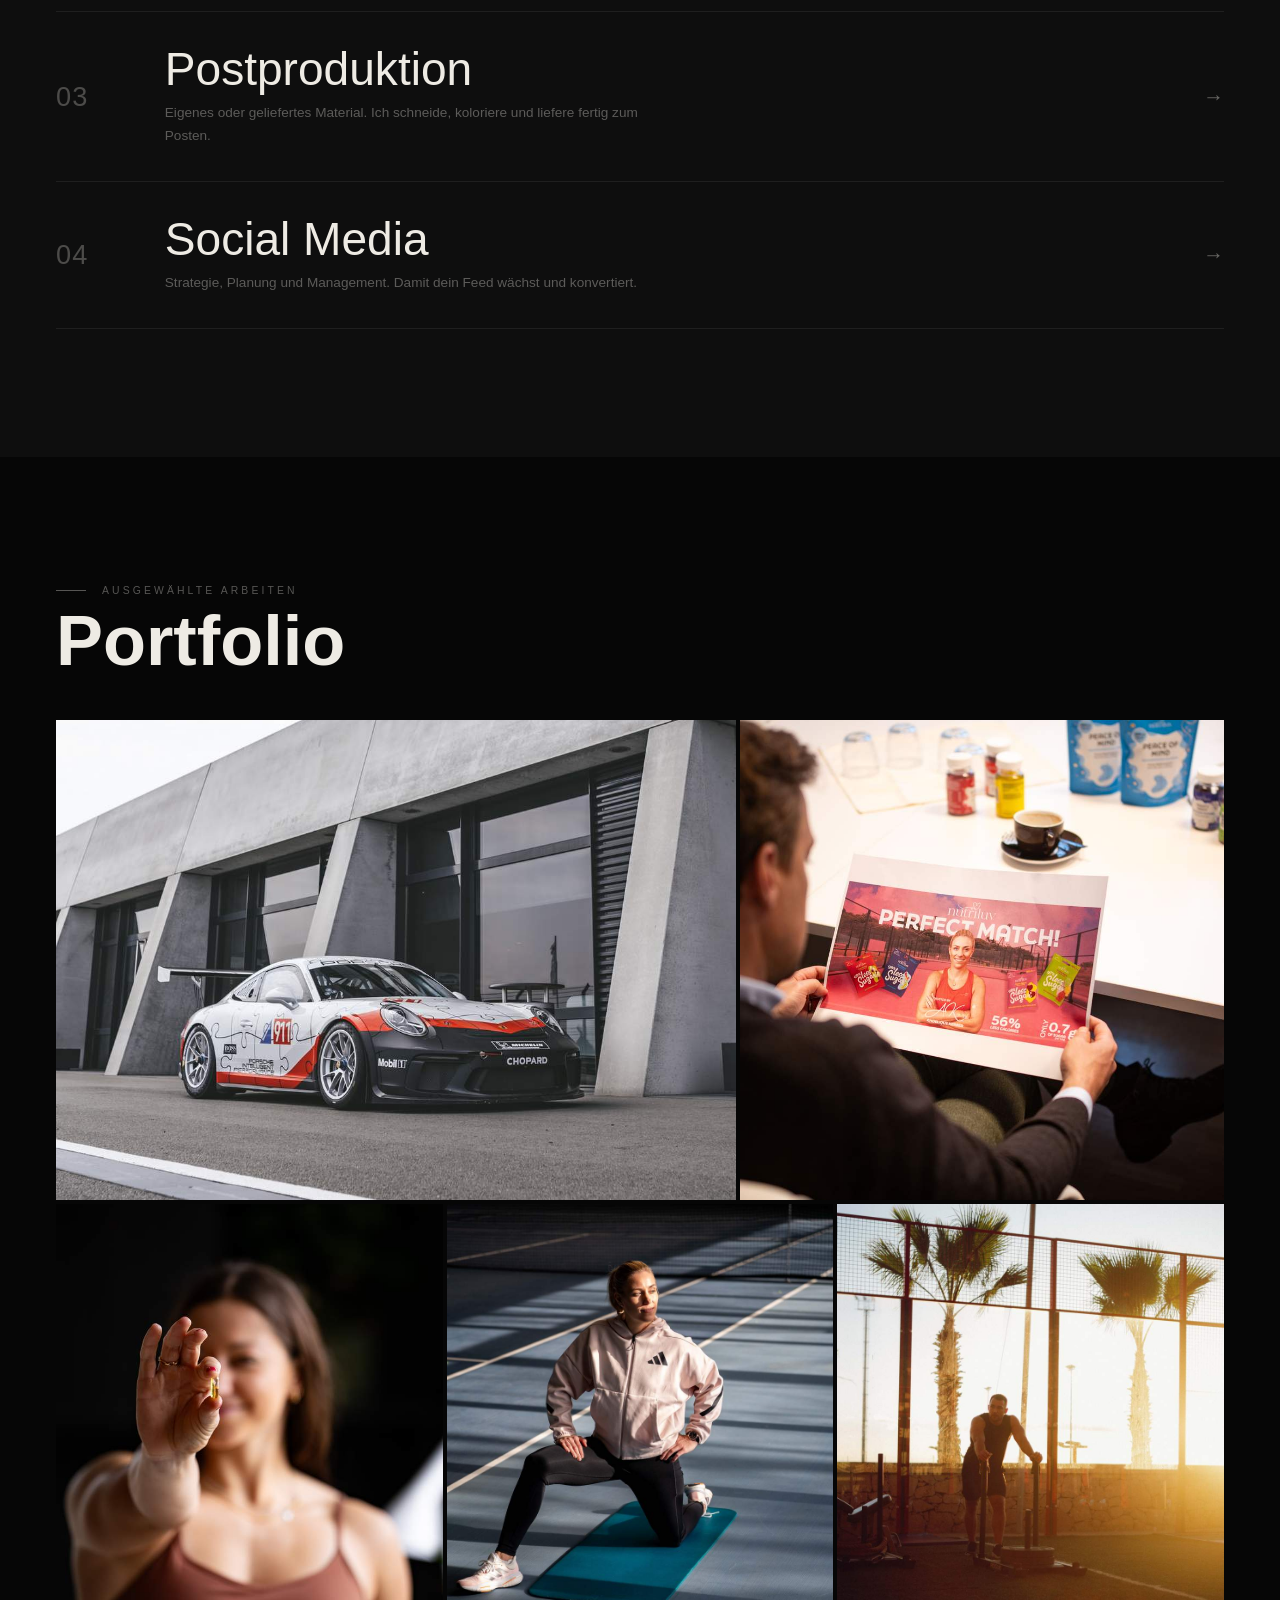
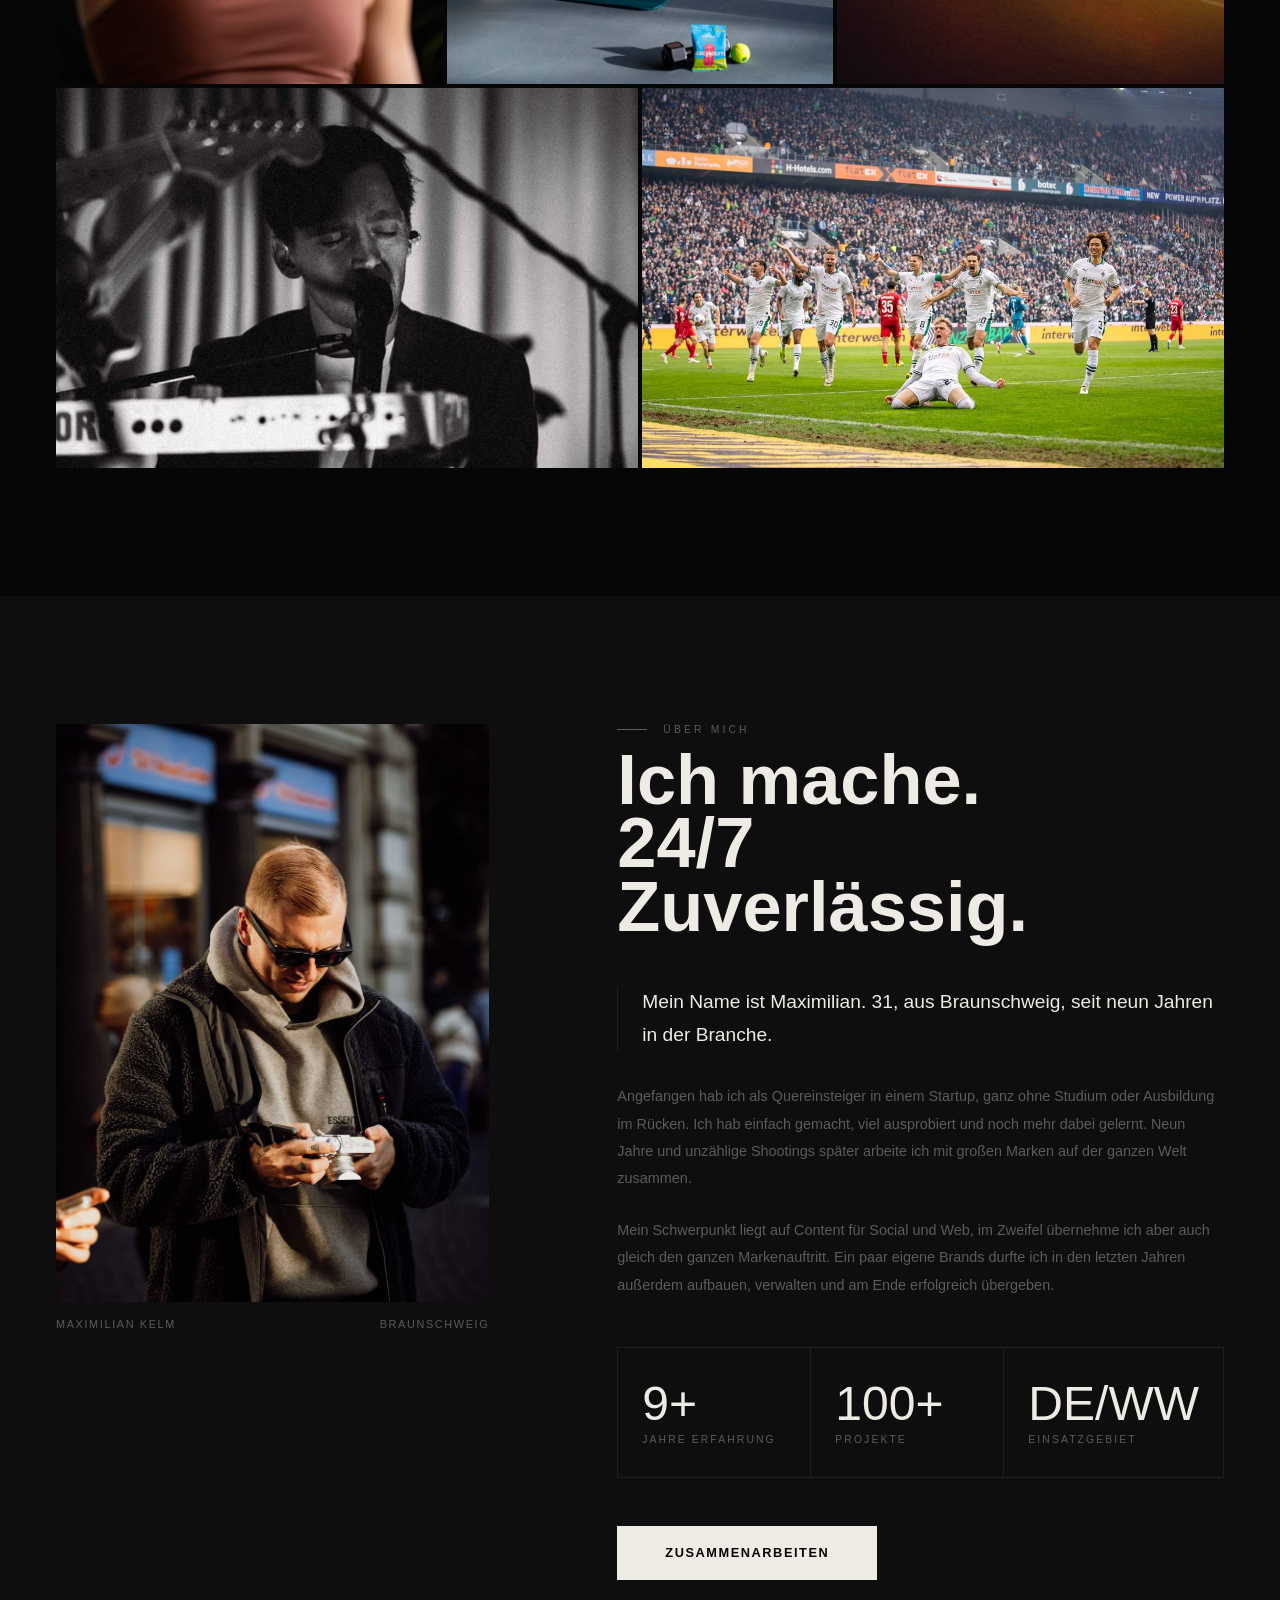
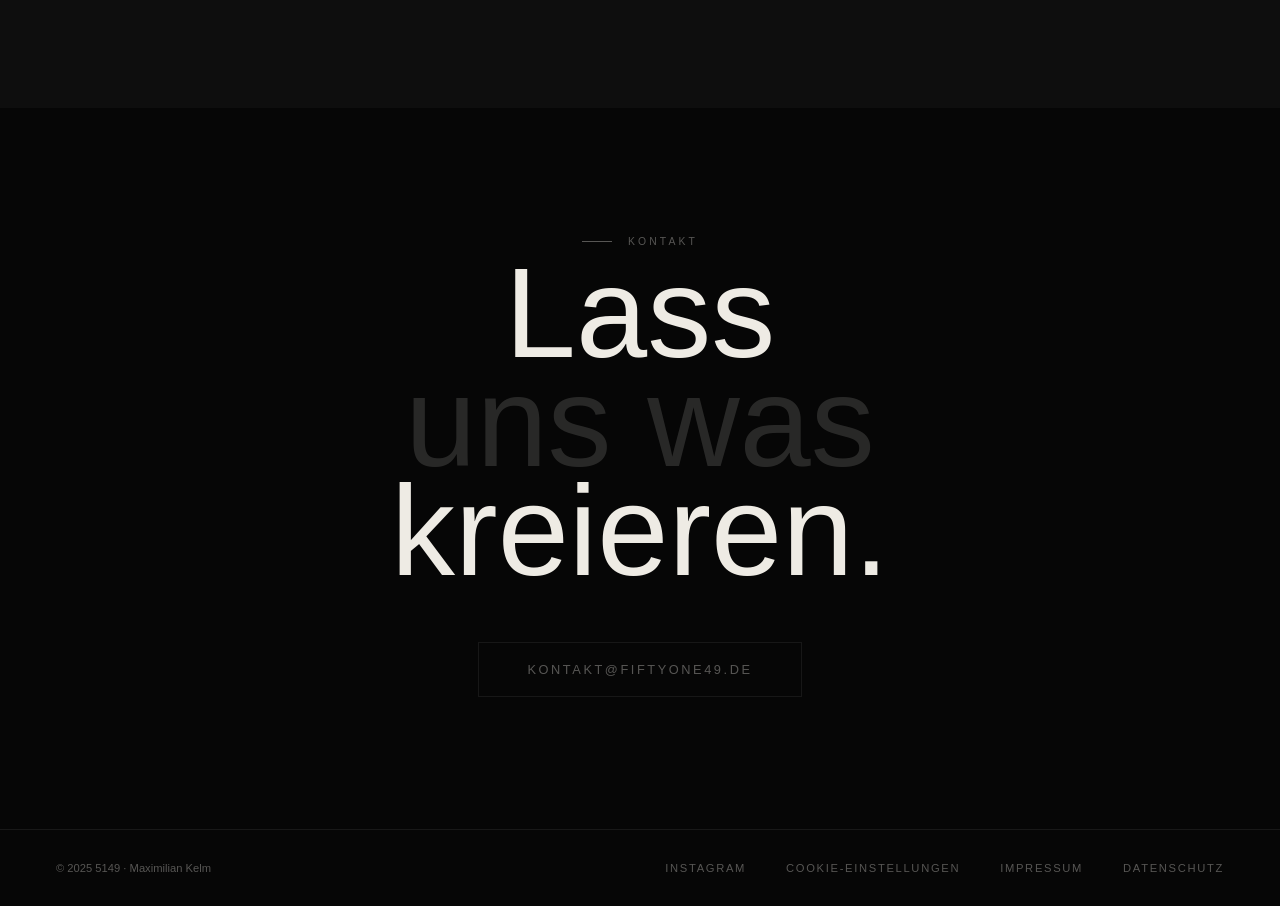
==== commit fc2b26b7: "Add files via upload" ====
--- a/index.html
+++ b/index.html
@@ -30,20 +30,20 @@
 .hero{position:relative;height:100vh;overflow:hidden;display:flex;flex-direction:column}
 .hero-bg{position:absolute;inset:0}
 .hero-bg img{width:100%;height:100%;object-fit:cover;object-position:center 10%;filter:contrast(1.08) brightness(0.88) saturate(1.05)}
-.hero-scrim{position:absolute;inset:0;background:linear-gradient(180deg,rgba(6,6,6,0.6) 0%,rgba(6,6,6,0) 22%)}
+.hero-scrim{position:absolute;inset:0;background:linear-gradient(180deg,rgba(6,6,6,0.6) 0%,rgba(6,6,6,0) 20%,rgba(6,6,6,0) 36%,rgba(6,6,6,0.7) 60%,rgba(6,6,6,0.95) 82%,rgba(6,6,6,0.98) 100%)}
 .hero-rec{position:absolute;top:6.8rem;left:50%;transform:translateX(-50%);z-index:2;display:flex;align-items:center;gap:0.6rem;font-size:0.68rem;letter-spacing:0.14em;color:var(--muted)}
 .rec-dot{width:6px;height:6px;border-radius:50%;background:#d64545;animation:recPulse 1.6s ease-in-out infinite}
 @media(prefers-reduced-motion:reduce){.rec-dot{animation:none}}
 @keyframes recPulse{0%,100%{opacity:1}50%{opacity:0.25}}
-.hero-content{position:relative;z-index:2;flex:1;display:flex;flex-direction:column;justify-content:flex-end}
-.hero-bottom-row{display:flex;justify-content:space-between;align-items:flex-end;gap:3rem;background:rgba(6,6,6,0.86);border-top:1px solid rgba(238,235,228,0.1);padding:2.6rem 3.5rem}
+.hero-content{position:relative;z-index:2;flex:1;display:flex;flex-direction:column;justify-content:flex-end;padding:0 3.5rem 4rem}
+.hero-bottom-row{display:flex;justify-content:space-between;align-items:flex-end;gap:3rem}
 .hero-main{max-width:72%}
-.hero-eyebrow{font-size:0.68rem;letter-spacing:0.28em;text-transform:uppercase;color:var(--muted);margin-bottom:1.6rem;display:flex;align-items:center;gap:0.9rem;text-shadow:0 2px 10px rgba(0,0,0,0.4)}
+.hero-eyebrow{font-size:0.68rem;letter-spacing:0.28em;text-transform:uppercase;color:var(--muted);margin-bottom:1.6rem;display:flex;align-items:center;gap:0.9rem}
 .hero-eyebrow::before{content:'';width:26px;height:1px;background:var(--muted)}
-.hero-title{font-family:'Bebas Neue',Impact,'Arial Narrow',sans-serif;font-size:clamp(4.4rem,8.6vw,8.2rem);line-height:0.88;text-shadow:0 4px 28px rgba(0,0,0,0.45)}
+.hero-title{font-family:'Bebas Neue',Impact,'Arial Narrow',sans-serif;font-size:clamp(4.4rem,8.6vw,8.2rem);line-height:0.88}
 .hero-title .dim{color:rgba(238,235,228,0.2)}
 .hero-side{max-width:260px;text-align:right;display:flex;flex-direction:column;align-items:flex-end;gap:2.2rem}
-.hero-desc{font-size:0.9rem;font-weight:300;color:var(--muted);line-height:1.7;text-shadow:0 2px 12px rgba(0,0,0,0.5)}
+.hero-desc{font-size:0.9rem;font-weight:300;color:var(--muted);line-height:1.7}
 .hero-scroll{display:flex;flex-direction:column;align-items:center;gap:0.5rem;color:var(--muted);font-size:0.65rem;letter-spacing:0.2em;text-transform:uppercase}
 .scroll-line{width:1px;height:50px;background:var(--border);overflow:hidden;position:relative}
 .scroll-line::after{content:'';position:absolute;top:-100%;left:0;width:100%;height:100%;background:var(--white);animation:scrollLine 1.8s ease-in-out infinite}
@@ -148,8 +148,8 @@
   .nav-cta{display:none}
   .burger{display:flex}
   .hero{height:100vh}
-  .hero-content{padding:0}
-  .hero-bottom-row{flex-direction:column;align-items:flex-start;gap:1.4rem;padding:1.8rem 1.5rem}
+  .hero-content{padding:0 1.5rem 3rem}
+  .hero-bottom-row{flex-direction:column;align-items:flex-start;gap:1.6rem}
   .hero-main{max-width:100%}
   .hero-side{max-width:100%;align-items:flex-start;text-align:left}
   .hero-rec{top:5.6rem;font-size:0.6rem}
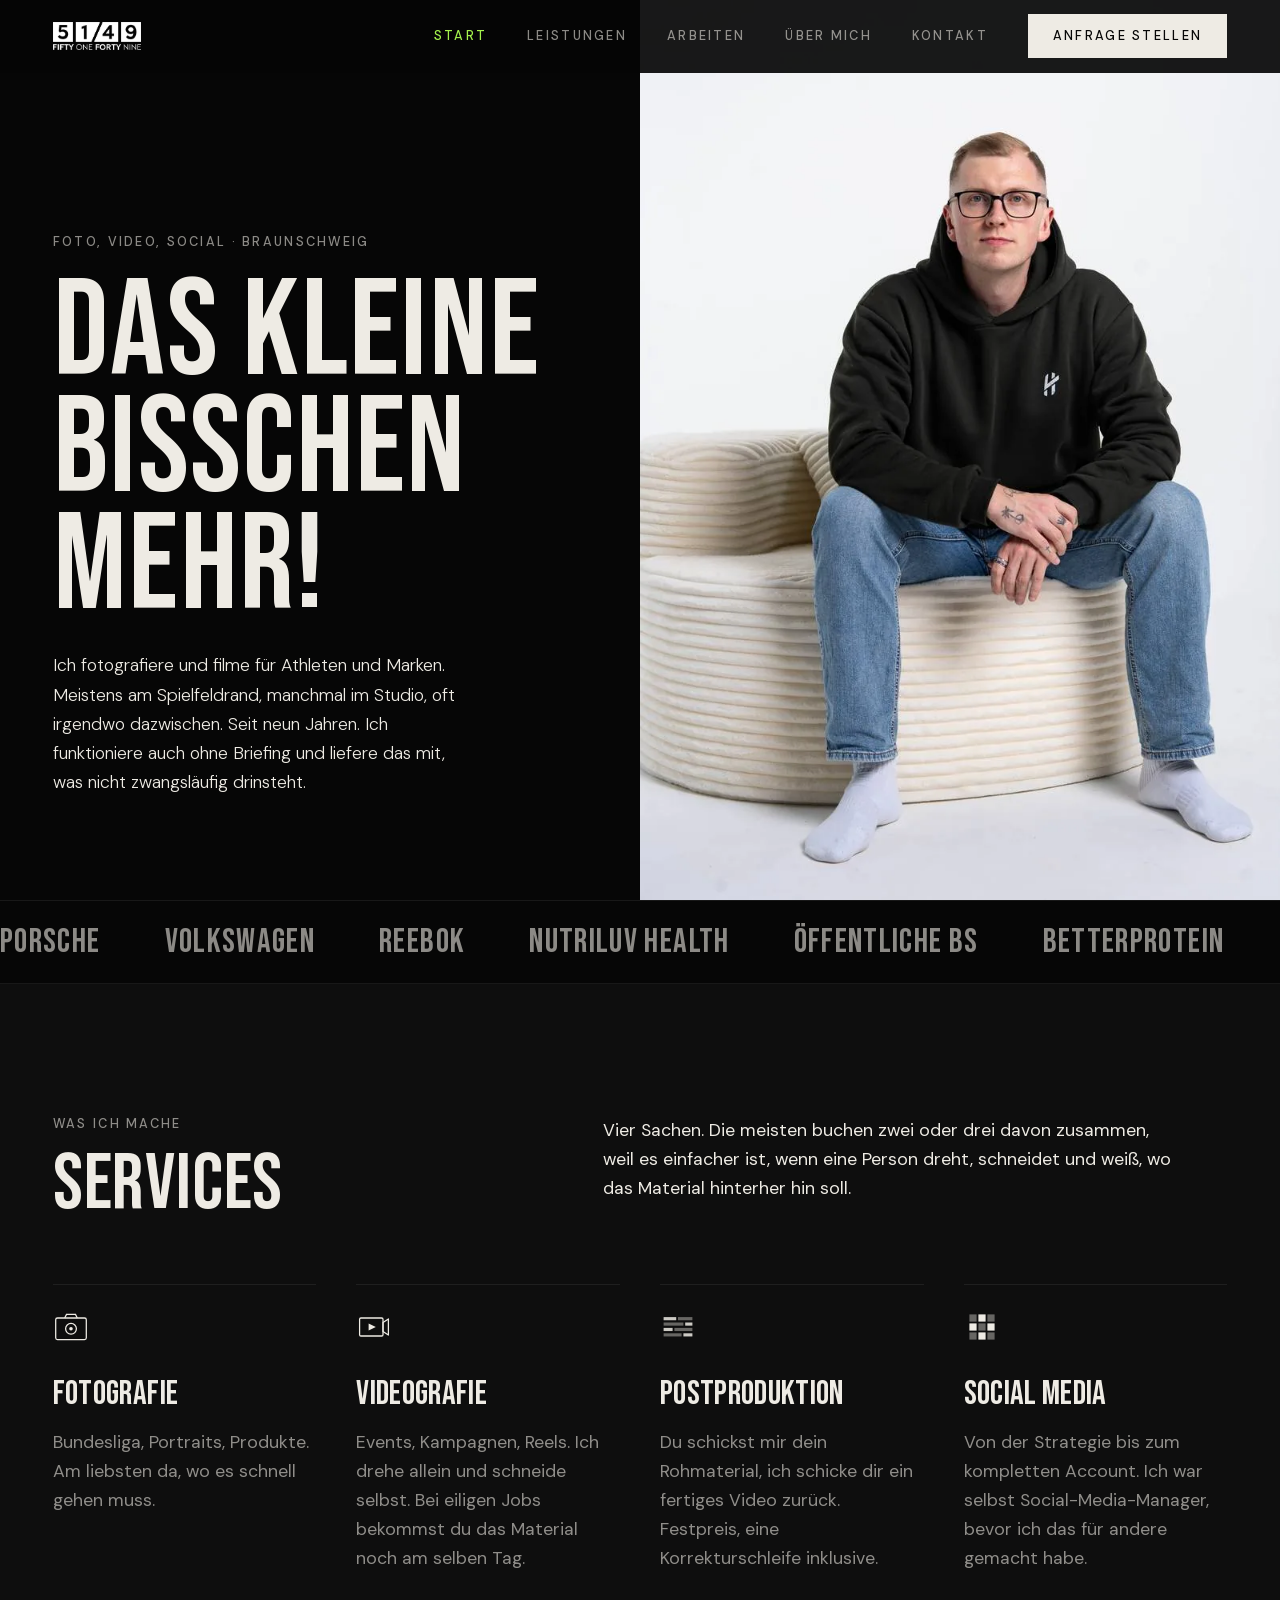
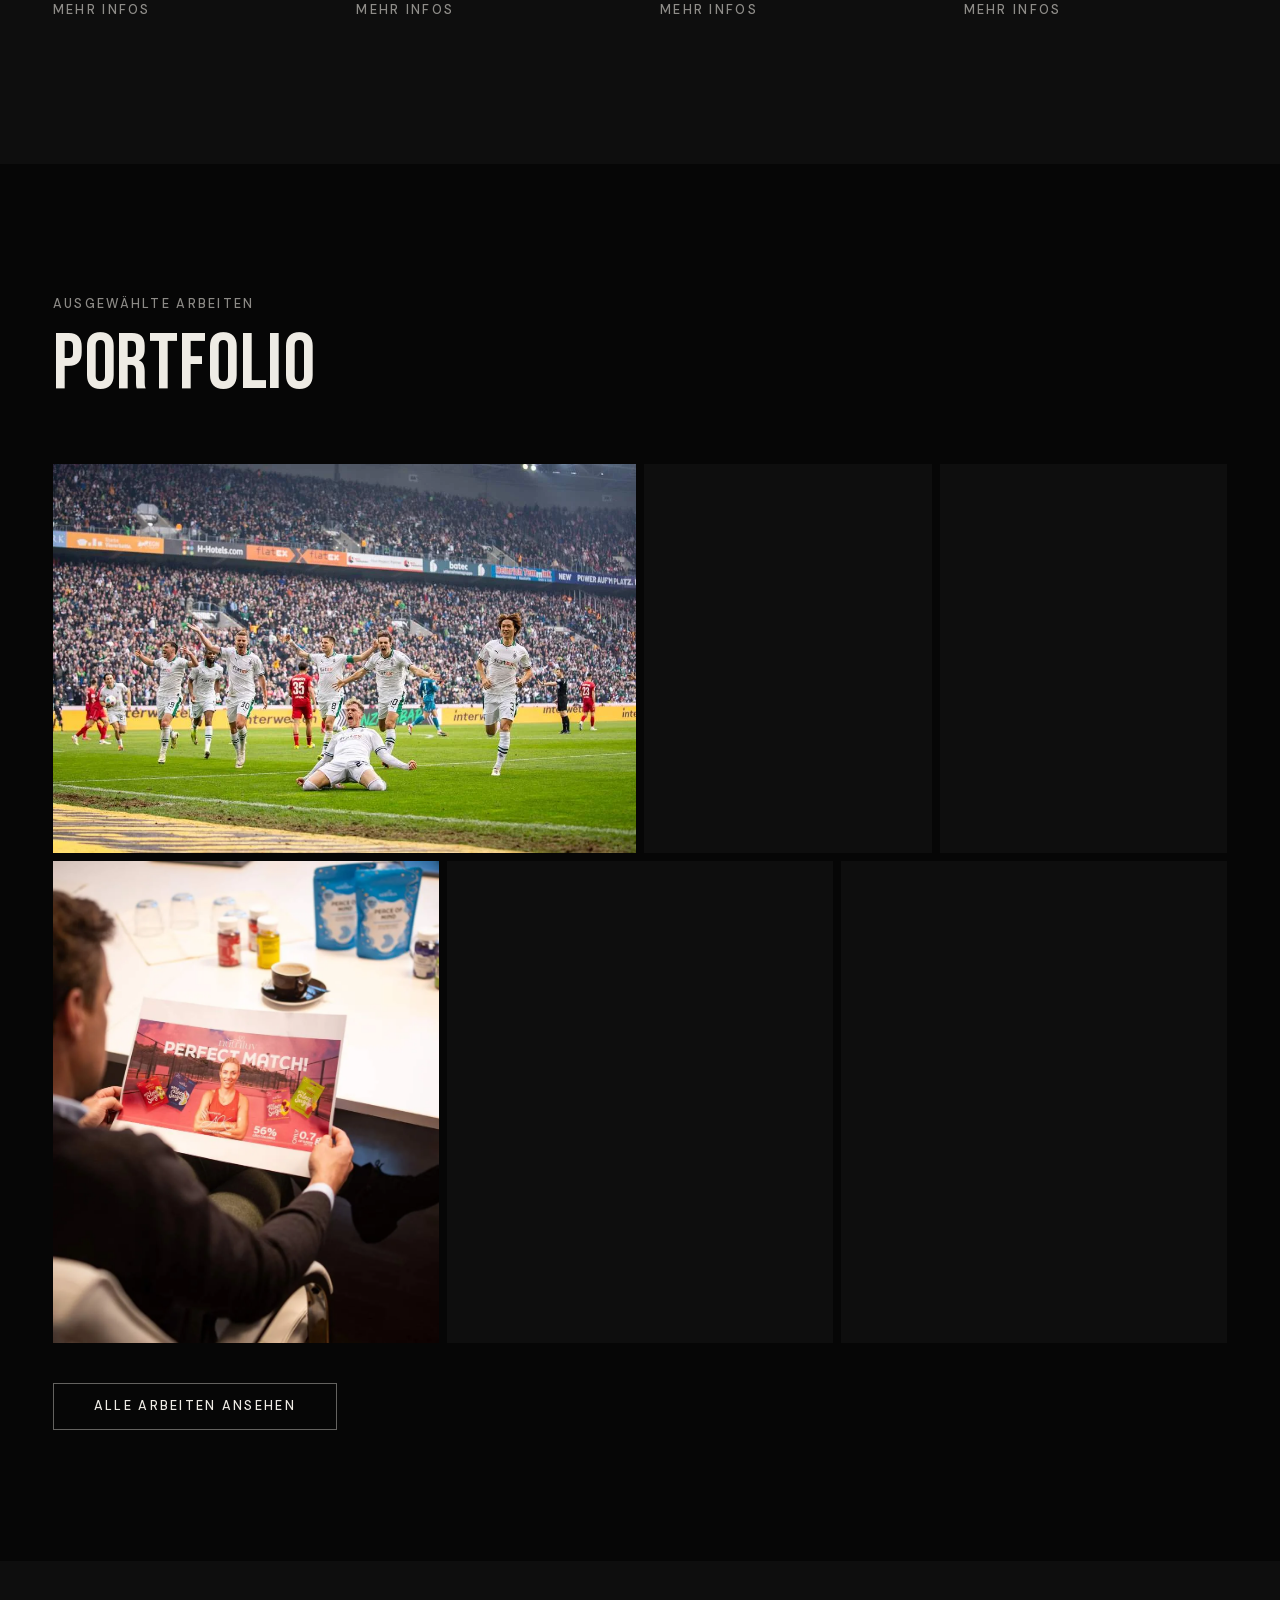
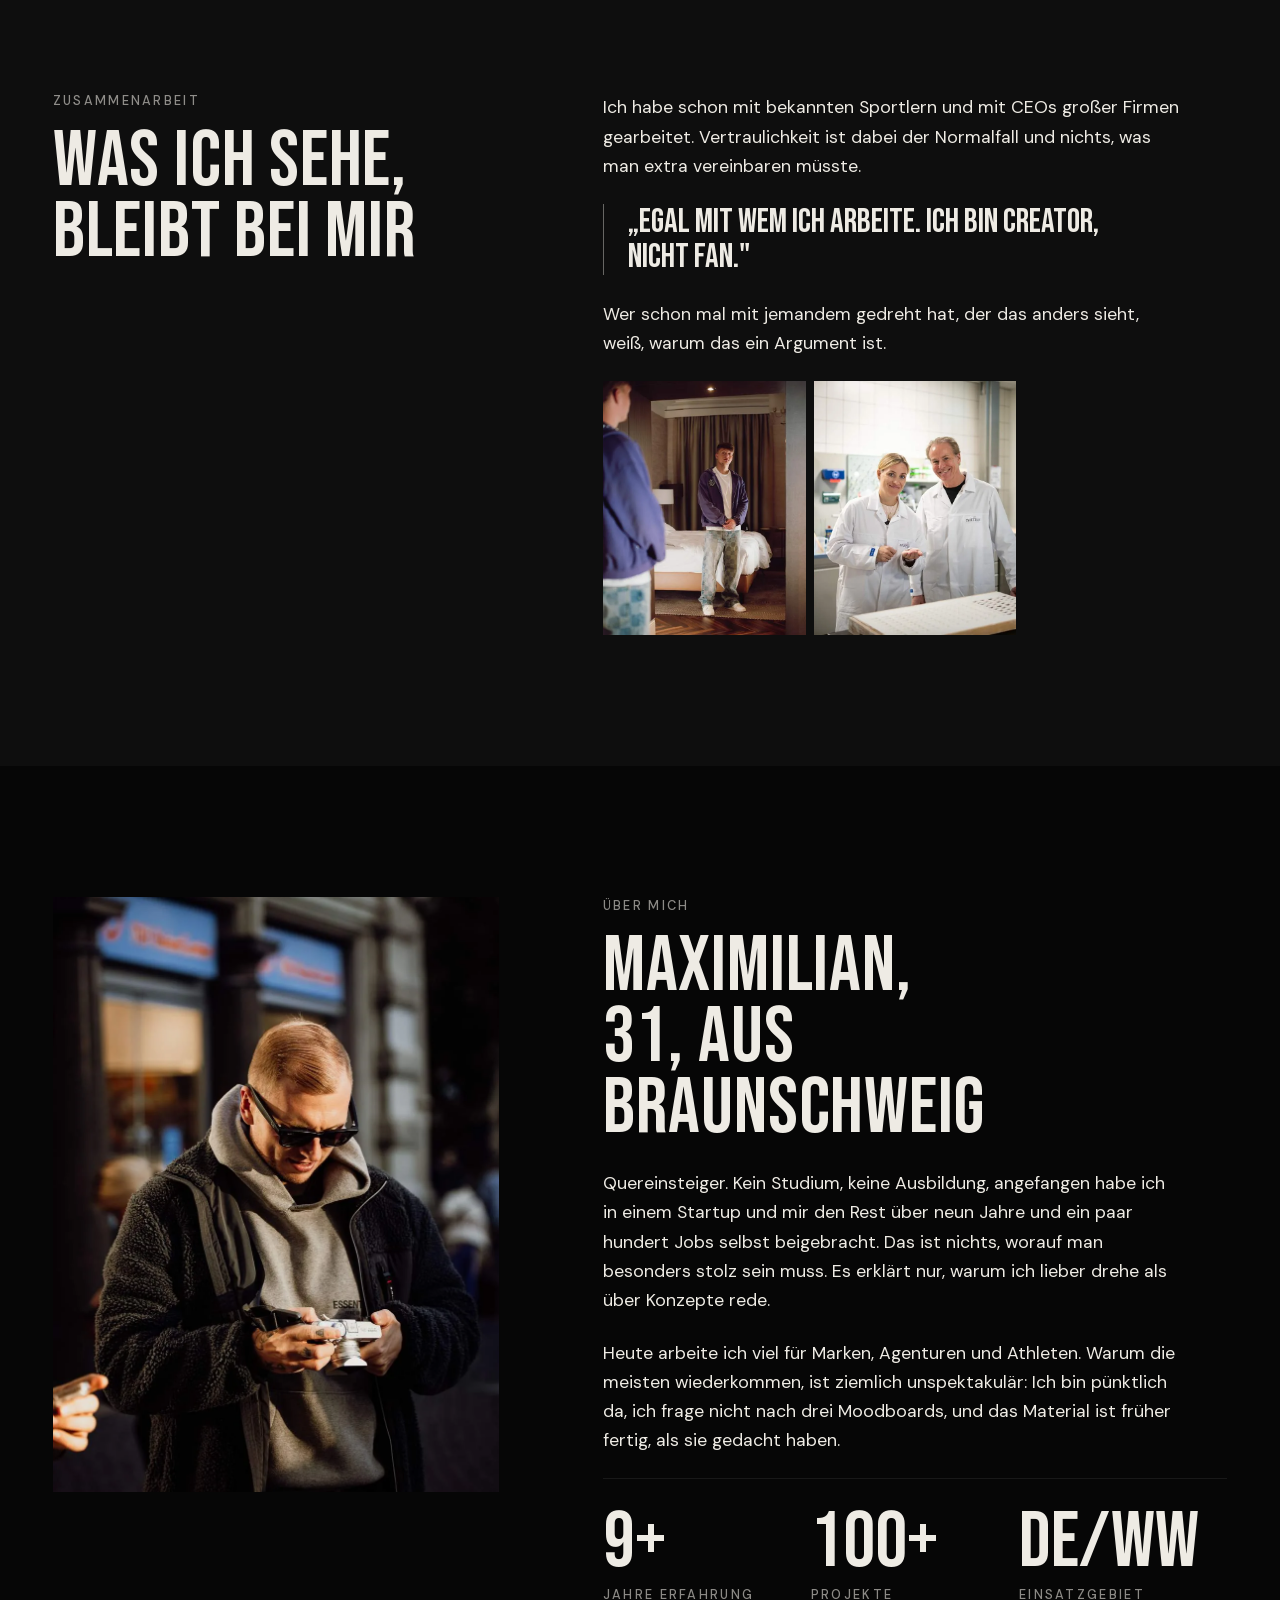
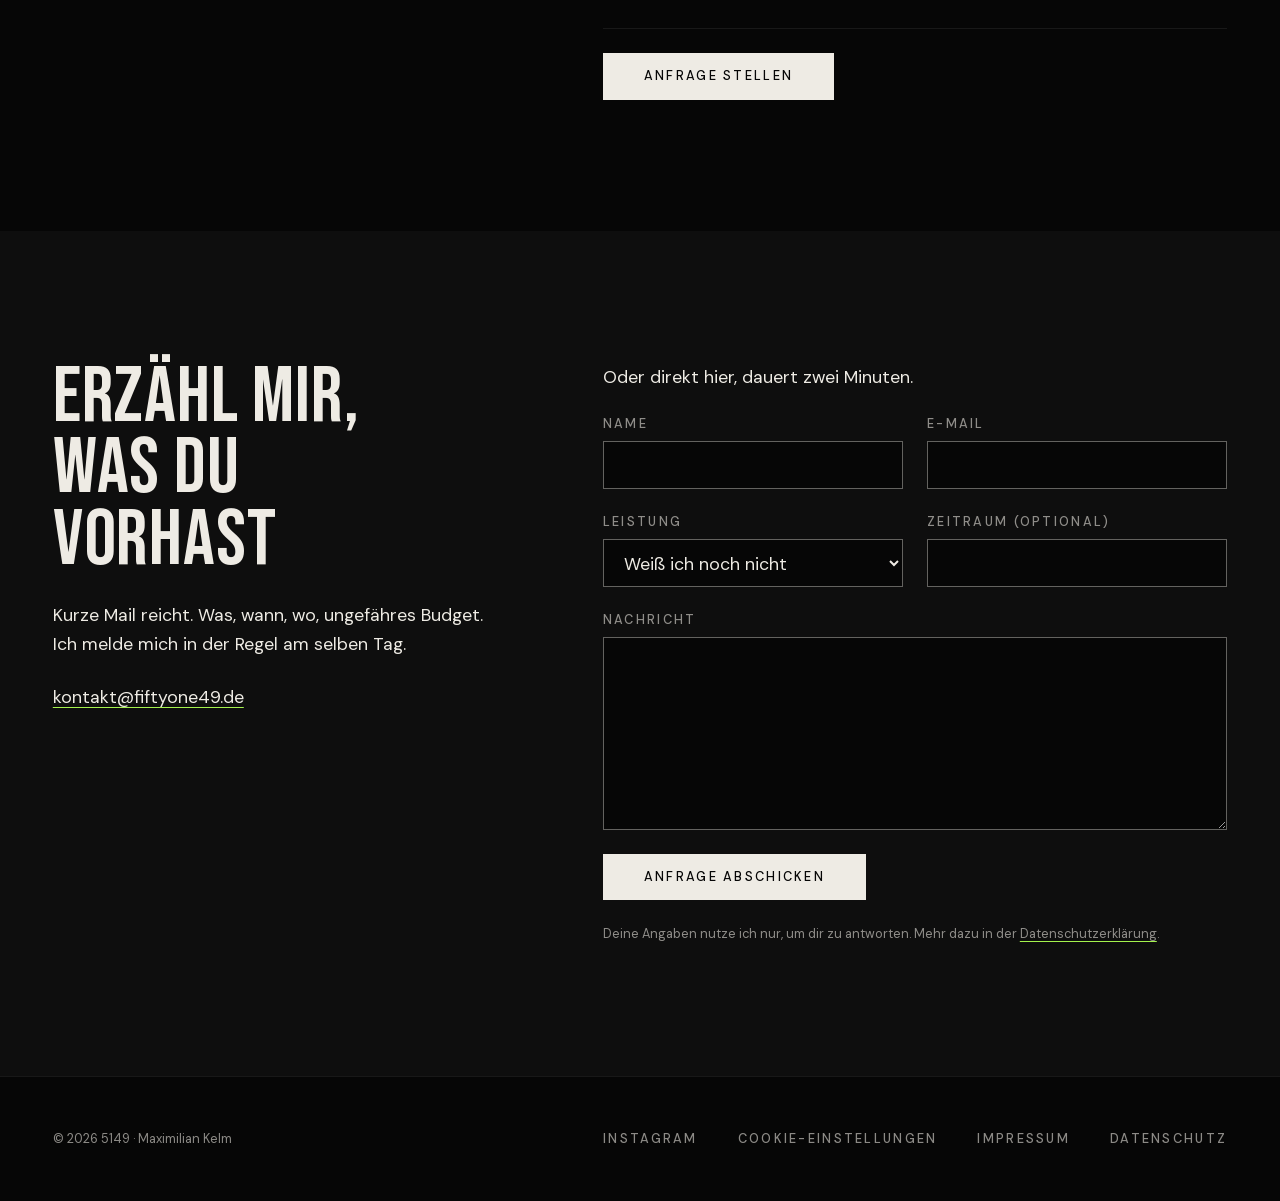
==== commit 792f7220: "Relaunch: 5 Seiten auf 3, eigenes Stylesheet, selbst gehostete Schriften - index.html, leistungen.ht" ====
--- a/index.html
+++ b/index.html
@@ -1,401 +1,314 @@
 <!DOCTYPE html>
 <html lang="de">
 <head>
-<meta charset="UTF-8">
-<meta name="viewport" content="width=device-width, initial-scale=1.0">
-<title>5149 – Maximilian Kelm</title>
-<style>
-*{margin:0;padding:0;box-sizing:border-box}
-:root{--black:#060606;--white:#eeebe4;--gray:#0e0e0e;--border:rgba(255,255,255,0.07);--muted:rgba(238,235,228,0.35)}
-html{scroll-behavior:smooth}
-body{background:var(--black);color:var(--white);font-family:'DM Sans','Helvetica Neue',Helvetica,Arial,sans-serif;overflow-x:hidden}
-
-nav{position:fixed;top:0;left:0;right:0;z-index:500;display:flex;justify-content:space-between;align-items:center;padding:1.8rem 3.5rem;transition:padding 0.4s,background 0.4s,border-color 0.4s;border-bottom:1px solid transparent}
-nav.scrolled{padding:1.1rem 3.5rem;background:rgba(6,6,6,0.92);backdrop-filter:blur(20px);border-bottom:1px solid var(--border)}
-.nav-logo img{height:28px}
-.nav-links{display:flex;gap:2.8rem;list-style:none}
-.nav-links a{color:var(--muted);text-decoration:none;font-size:0.72rem;letter-spacing:0.18em;text-transform:uppercase;font-weight:500;transition:color 0.25s}
-.nav-links a:hover{color:var(--white)}
-.has-dropdown{position:relative}
-.has-dropdown>a{display:inline-flex;align-items:center;gap:0.4rem}
-.has-dropdown>a::after{content:'';width:6px;height:6px;border-right:1px solid currentColor;border-bottom:1px solid currentColor;transform:rotate(45deg) translateY(-2px);transition:transform 0.3s}
-.has-dropdown:hover>a::after{transform:rotate(225deg) translateY(-2px)}
-.dropdown{position:absolute;top:100%;left:-1.2rem;margin-top:1.4rem;min-width:220px;background:rgba(6,6,6,0.96);backdrop-filter:blur(20px);border:1px solid var(--border);padding:0.6rem 0;opacity:0;visibility:hidden;transform:translateY(-8px);transition:opacity 0.25s ease,transform 0.25s ease,visibility 0.25s}
-.has-dropdown:hover .dropdown,.has-dropdown:focus-within .dropdown{opacity:1;visibility:visible;transform:translateY(0)}
-.dropdown::before{content:'';position:absolute;top:-1.4rem;left:0;right:0;height:1.4rem}
-.dropdown a{display:block;padding:0.7rem 1.4rem;font-size:0.72rem;letter-spacing:0.18em;text-transform:uppercase;color:var(--muted);transition:color 0.2s,background 0.2s}
-.dropdown a:hover{color:var(--white);background:rgba(255,255,255,0.04)}
-.nav-cta{font-size:0.72rem;letter-spacing:0.18em;text-transform:uppercase;font-weight:500;color:var(--black);background:var(--white);padding:0.6rem 1.6rem;text-decoration:none}
-
-.hero{position:relative;height:100vh;overflow:hidden;display:flex;flex-direction:column}
-.hero-bg{position:absolute;inset:0}
-.hero-bg img{width:100%;height:100%;object-fit:cover;object-position:center 10%;filter:contrast(1.08) brightness(0.88) saturate(1.05)}
-.hero-scrim{position:absolute;inset:0;background:linear-gradient(180deg,rgba(6,6,6,0.6) 0%,rgba(6,6,6,0) 20%,rgba(6,6,6,0) 36%,rgba(6,6,6,0.7) 60%,rgba(6,6,6,0.95) 82%,rgba(6,6,6,0.98) 100%)}
-.hero-rec{position:absolute;top:6.8rem;left:50%;transform:translateX(-50%);z-index:2;display:flex;align-items:center;gap:0.6rem;font-size:0.68rem;letter-spacing:0.14em;color:var(--muted)}
-.rec-dot{width:6px;height:6px;border-radius:50%;background:#d64545;animation:recPulse 1.6s ease-in-out infinite}
-@media(prefers-reduced-motion:reduce){.rec-dot{animation:none}}
-@keyframes recPulse{0%,100%{opacity:1}50%{opacity:0.25}}
-.hero-content{position:relative;z-index:2;flex:1;display:flex;flex-direction:column;justify-content:flex-end;padding:0 3.5rem 4rem}
-.hero-bottom-row{display:flex;justify-content:space-between;align-items:flex-end;gap:3rem}
-.hero-main{max-width:72%}
-.hero-eyebrow{font-size:0.68rem;letter-spacing:0.28em;text-transform:uppercase;color:var(--muted);margin-bottom:1.6rem;display:flex;align-items:center;gap:0.9rem}
-.hero-eyebrow::before{content:'';width:26px;height:1px;background:var(--muted)}
-.hero-title{font-family:'Bebas Neue',Impact,'Arial Narrow',sans-serif;font-size:clamp(4.4rem,8.6vw,8.2rem);line-height:0.88}
-.hero-title .dim{color:rgba(238,235,228,0.2)}
-.hero-side{max-width:260px;text-align:right;display:flex;flex-direction:column;align-items:flex-end;gap:2.2rem}
-.hero-desc{font-size:0.9rem;font-weight:300;color:var(--muted);line-height:1.7}
-.hero-scroll{display:flex;flex-direction:column;align-items:center;gap:0.5rem;color:var(--muted);font-size:0.65rem;letter-spacing:0.2em;text-transform:uppercase}
-.scroll-line{width:1px;height:50px;background:var(--border);overflow:hidden;position:relative}
-.scroll-line::after{content:'';position:absolute;top:-100%;left:0;width:100%;height:100%;background:var(--white);animation:scrollLine 1.8s ease-in-out infinite}
-@keyframes scrollLine{0%{top:-100%}100%{top:100%}}
-@media(prefers-reduced-motion:reduce){.scroll-line::after{animation:none;top:0}}
-
-.marquee-wrap{border-top:1px solid var(--border);border-bottom:1px solid var(--border);padding:1.4rem 0;overflow:hidden;-webkit-mask-image:linear-gradient(to right,transparent,black 12%,black 88%,transparent);mask-image:linear-gradient(to right,transparent,black 12%,black 88%,transparent)}
-.marquee-track{display:inline-flex;white-space:nowrap;animation:marquee 70s linear infinite;min-width:max-content}
-.marquee-wrap:hover .marquee-track{animation-play-state:paused}
-.marquee-item{display:inline-flex;align-items:center;gap:2.6rem;padding:0 2.6rem;flex-shrink:0}
-.marquee-item span{font-family:'Bebas Neue',Impact,'Arial Narrow',sans-serif;font-size:1.05rem;letter-spacing:0.16em;color:rgba(238,235,228,0.28);transition:color 0.4s ease}
-.marquee-item span:hover{color:var(--white)}
-.marquee-dot{width:3px;height:3px;border-radius:50%;background:rgba(238,235,228,0.12)}
-@keyframes marquee{0%{transform:translateX(0)}100%{transform:translateX(-50%)}}
-
-section{padding:8rem 3.5rem}
-.reveal{opacity:0;transition:opacity 0.9s ease}
-.reveal.visible{opacity:1}
-.section-label{font-size:0.65rem;letter-spacing:0.3em;text-transform:uppercase;color:var(--muted);margin-bottom:0.8rem;display:flex;align-items:center;gap:1rem}
-.section-label::before{content:'';width:30px;height:1px;background:var(--muted)}
-.section-title{font-family:'Bebas Neue',Impact,'Arial Narrow',sans-serif;font-size:clamp(3rem,5.5vw,5.5rem);line-height:0.9;margin-bottom:3rem}
-
-.services-section{background:var(--gray)}
-.services-header{display:grid;grid-template-columns:1fr 1fr;gap:4rem;align-items:end;margin-bottom:4rem}
-.services-intro{font-size:0.95rem;font-weight:300;color:var(--muted);line-height:1.8}
-.services-list{border-top:1px solid var(--border)}
-.service-row{position:relative;display:grid;grid-template-columns:80px 1fr auto;align-items:center;column-gap:1.8rem;padding:2.1rem 0;border-bottom:1px solid var(--border);text-decoration:none;color:var(--white)}
-.row-index{font-family:'Bebas Neue',Impact,'Arial Narrow',sans-serif;font-size:1.7rem;letter-spacing:0.04em;color:rgba(238,235,228,0.28);transition:color 0.4s ease}
-.service-row:hover .row-index{color:var(--white)}
-.row-body{display:flex;flex-direction:column;gap:0.6rem;min-width:0}
-.row-name{font-family:'Bebas Neue',Impact,'Arial Narrow',sans-serif;font-size:clamp(1.9rem,3.6vw,3.2rem);line-height:1;transition:transform 0.4s ease}
-.service-row:hover .row-name{transform:translateX(10px)}
-.row-desc{font-size:0.85rem;color:var(--muted);font-weight:300;line-height:1.7;max-width:480px}
-.row-arrow{font-size:1.3rem;color:var(--white);opacity:0.4;transition:transform 0.3s ease,opacity 0.3s ease}
-.service-row:hover .row-arrow{opacity:1;transform:translateX(6px)}
-
-.portfolio-header{display:flex;justify-content:space-between;align-items:flex-end;margin-bottom:3rem}
-.portfolio-grid{display:grid;grid-template-columns:repeat(12,1fr);gap:4px}
-.p-item{position:relative;overflow:hidden}
-.p-item img{width:100%;height:100%;object-fit:cover;display:block;transition:transform 0.7s ease}
-.p-item:hover img{transform:scale(1.04)}
-.p-overlay{position:absolute;inset:0;background:linear-gradient(to top,rgba(6,6,6,0.85) 0%,transparent 55%);opacity:0;transition:opacity 0.4s;display:flex;flex-direction:column;justify-content:flex-end;padding:1.8rem}
-.p-item:hover .p-overlay{opacity:1}
-.p-tag{font-size:0.62rem;letter-spacing:0.2em;text-transform:uppercase;color:rgba(255,255,255,0.5);margin-bottom:0.4rem}
-.p-title{font-family:'Bebas Neue',Impact,'Arial Narrow',sans-serif;font-size:1.6rem}
-.p-item.a{grid-column:1/8;grid-row:1;height:480px}
-.p-item.b{grid-column:8/13;grid-row:1;height:480px}
-.p-item.c{grid-column:1/5;grid-row:2;height:480px}
-.p-item.d{grid-column:5/9;grid-row:2;height:480px}
-.p-item.e{grid-column:9/13;grid-row:2;height:480px}
-.p-item.f{grid-column:1/7;grid-row:3;height:380px}
-.p-item.g{grid-column:7/13;grid-row:3;height:380px}
-
-
-.about-section{background:var(--gray)}
-.about-inner{display:grid;grid-template-columns:5fr 7fr;gap:8rem;align-items:start}
-.about-img-wrap{position:sticky;top:120px}
-.about-img{width:100%;aspect-ratio:3/4;object-fit:cover;object-position:center 35%;display:block}
-.about-caption{display:flex;justify-content:space-between;margin-top:1rem;font-size:0.68rem;letter-spacing:0.15em;text-transform:uppercase;color:var(--muted)}
-.about-lead{font-size:1.2rem;font-weight:300;color:var(--white);line-height:1.7;margin-bottom:2rem;border-left:1px solid var(--border);padding-left:1.5rem}
-.about-text{font-size:0.9rem;font-weight:300;color:var(--muted);line-height:1.9;margin-bottom:1.5rem}
-.about-stats{display:grid;grid-template-columns:repeat(3,1fr);border:1px solid var(--border);margin:3rem 0}
-.stat{padding:2rem 1.5rem;border-right:1px solid var(--border)}
-.stat:last-child{border-right:none}
-.stat-num{font-family:'Bebas Neue',Impact,'Arial Narrow',sans-serif;font-size:3rem;line-height:1;margin-bottom:0.4rem}
-.stat-label{font-size:0.65rem;letter-spacing:0.2em;text-transform:uppercase;color:var(--muted)}
-.btn-white{background:var(--white);color:var(--black);padding:1.2rem 3rem;font-size:0.8rem;letter-spacing:0.12em;text-transform:uppercase;font-weight:600;text-decoration:none;display:inline-block}
-
-.contact-inner{max-width:900px;margin:0 auto;text-align:center}
-.contact-big{font-family:'Bebas Neue',Impact,'Arial Narrow',sans-serif;font-size:clamp(4rem,10vw,9rem);line-height:0.85;margin-bottom:2.5rem}
-.contact-dim{color:rgba(238,235,228,0.15)}
-.contact-link{display:inline-block;font-size:0.8rem;letter-spacing:0.2em;text-transform:uppercase;font-weight:500;color:var(--muted);text-decoration:none;border:1px solid var(--border);padding:1.2rem 3rem;margin-top:1rem;transition:all 0.3s;position:relative;overflow:hidden}
-.contact-link::before{content:'';position:absolute;inset:0;background:var(--white);transform:translateY(101%);transition:transform 0.4s}
-.contact-link:hover{color:var(--black)}
-.contact-link:hover::before{transform:translateY(0)}
-.contact-link span{position:relative;z-index:1}
-
-footer{border-top:1px solid var(--border);padding:2rem 3.5rem;display:flex;justify-content:space-between;align-items:center}
-.footer-copy{font-size:0.7rem;color:var(--muted)}
-.footer-links{display:flex;gap:2.5rem}
-.footer-links a{font-size:0.7rem;color:var(--muted);text-decoration:none;letter-spacing:0.15em;text-transform:uppercase;transition:color 0.25s}
-.footer-links a:hover{color:var(--white)}
-
-/* Burger Menu */
-.burger{display:none;flex-direction:column;justify-content:center;width:28px;height:28px;gap:6px;cursor:pointer;background:transparent;border:none;padding:0;z-index:600}
-.burger span{display:block;width:100%;height:1.5px;background:var(--white);transition:transform 0.35s ease,opacity 0.25s ease}
-.burger.open span:nth-child(1){transform:translateY(3.75px) rotate(45deg)}
-.burger.open span:nth-child(2){opacity:0}
-.burger.open span:nth-child(3){transform:translateY(-3.75px) rotate(-45deg)}
-.mobile-menu{position:fixed;inset:0;background:var(--black);z-index:550;display:flex;flex-direction:column;justify-content:center;align-items:center;gap:2.5rem;opacity:0;visibility:hidden;transition:opacity 0.4s ease,visibility 0.4s ease}
-.mobile-menu.open{opacity:1;visibility:visible}
-.mobile-menu a{font-family:'Bebas Neue',Impact,'Arial Narrow',sans-serif;font-size:2.5rem;color:var(--white);text-decoration:none;letter-spacing:0.05em;line-height:1;transition:opacity 0.25s}
-.mobile-menu a:hover{opacity:0.5}
-.mobile-menu .submenu{display:flex;flex-direction:column;gap:1.2rem;margin-top:-1rem}
-.mobile-menu .submenu a{font-size:1.4rem;color:var(--muted);font-family:'DM Sans','Helvetica Neue',Helvetica,Arial,sans-serif;font-weight:300;letter-spacing:0.15em;text-transform:uppercase;text-align:center}
-.mobile-menu .submenu a:hover{color:var(--white);opacity:1}
-.mobile-menu .mobile-cta{margin-top:1.5rem;background:var(--white);color:var(--black);padding:1rem 2.5rem;font-family:'DM Sans','Helvetica Neue',Helvetica,Arial,sans-serif;font-size:0.78rem;letter-spacing:0.18em;text-transform:uppercase;font-weight:600}
-
-@media(max-width:960px){
-  nav{padding:1.2rem 1.5rem}
-  .nav-links{display:none}
-  .nav-cta{display:none}
-  .burger{display:flex}
-  .hero{height:100vh}
-  .hero-content{padding:0 1.5rem 3rem}
-  .hero-bottom-row{flex-direction:column;align-items:flex-start;gap:1.6rem}
-  .hero-main{max-width:100%}
-  .hero-side{max-width:100%;align-items:flex-start;text-align:left}
-  .hero-rec{top:5.6rem;font-size:0.6rem}
-  .hero-scroll{display:none}
-  section{padding:3.5rem 1.5rem}
-  .services-header{grid-template-columns:1fr;gap:1rem}
-  .service-row{grid-template-columns:40px 1fr auto;column-gap:1rem;padding:1.5rem 0}
-  .portfolio-header{flex-direction:column;gap:1rem}
-  .portfolio-grid{grid-template-columns:1fr 1fr;gap:3px}
-  .p-item.a,.p-item.b,.p-item.c,.p-item.d,.p-item.e,.p-item.f,.p-item.g{grid-column:auto;grid-row:auto;height:200px}
-  .p-overlay{opacity:1}
-  .about-inner{grid-template-columns:1fr;gap:2rem}
-  .about-img-wrap{position:static}
-  .about-img{aspect-ratio:2/3;object-position:center 35%}
-  .about-stats{grid-template-columns:1fr 1fr 1fr}
-  .stat{padding:1.2rem 0.8rem}
-  .stat-num{font-size:2rem}
-  .contact-big{font-size:clamp(3rem,12vw,5rem)}
-  footer{flex-direction:column;gap:1.5rem;text-align:center;padding:2rem 1.5rem}
-  .footer-links{gap:1.5rem}
-  .btn-white{width:100%;text-align:center;padding:1rem 2rem}
+<meta charset="utf-8">
+<meta name="viewport" content="width=device-width, initial-scale=1">
+<title>5149 · Maximilian Kelm | Foto, Video und Social aus Braunschweig</title>
+<meta name="description" content="Fotograf und Videograf aus Braunschweig. Sport, Portraits, Marken. Ich drehe allein, schneide selbst und liefere bei eiligen Jobs am selben Tag.">
+<link rel="canonical" href="https://fiftyone49.de/">
+<meta name="theme-color" content="#060606">
+<meta property="og:type" content="website">
+<meta property="og:locale" content="de_DE">
+<meta property="og:site_name" content="5149 · Maximilian Kelm">
+<meta property="og:url" content="https://fiftyone49.de/">
+<meta property="og:title" content="5149 · Maximilian Kelm | Foto, Video und Social aus Braunschweig">
+<meta property="og:description" content="Fotograf und Videograf aus Braunschweig. Sport, Portraits, Marken. Ich drehe allein, schneide selbst und liefere bei eiligen Jobs am selben Tag.">
+<meta property="og:image" content="https://fiftyone49.de/og-image.jpg">
+<meta property="og:image:width" content="1200">
+<meta property="og:image:height" content="630">
+<meta name="twitter:card" content="summary_large_image">
+<meta name="twitter:title" content="5149 · Maximilian Kelm | Foto, Video und Social aus Braunschweig">
+<meta name="twitter:description" content="Fotograf und Videograf aus Braunschweig. Sport, Portraits, Marken. Ich drehe allein, schneide selbst und liefere bei eiligen Jobs am selben Tag.">
+<meta name="twitter:image" content="https://fiftyone49.de/og-image.jpg">
+<link rel="preload" href="/assets/fonts/bebas-neue-400-latin.woff2" as="font" type="font/woff2" crossorigin>
+<link rel="preload" href="/assets/fonts/dm-sans-300-500-latin.woff2" as="font" type="font/woff2" crossorigin>
+<link rel="stylesheet" href="/assets/css/style.css">
+<script src="/assets/js/main.js" defer></script>
+<script src="/assets/js/consent.js" defer></script>
+<script type="application/ld+json">
+{
+  "@context": "https://schema.org",
+  "@type": "ProfessionalService",
+  "name": "5149 – Maximilian Kelm",
+  "description": "Fotograf und Videograf aus Braunschweig. Sport, Portraits, Marken. Ich drehe allein, schneide selbst und liefere bei eiligen Jobs am selben Tag.",
+  "url": "https://fiftyone49.de/",
+  "image": "https://fiftyone49.de/og-image.jpg",
+  "logo": "https://fiftyone49.de/images/logo.png",
+  "email": "kontakt@fiftyone49.de",
+  "founder": { "@type": "Person", "name": "Maximilian Kelm" },
+  "address": {
+    "@type": "PostalAddress",
+    "streetAddress": "Korfesstraße 7",
+    "postalCode": "38104",
+    "addressLocality": "Braunschweig",
+    "addressCountry": "DE"
+  },
+  "areaServed": [
+    { "@type": "Country", "name": "Deutschland" },
+    { "@type": "Place", "name": "Weltweit" }
+  ],
+  "sameAs": ["https://www.instagram.com/fiftyone_49/"]
 }
-@media(max-width:480px){
-  .portfolio-grid{grid-template-columns:1fr;gap:3px}
-  .p-item.a,.p-item.b,.p-item.c,.p-item.d,.p-item.e,.p-item.f,.p-item.g{height:260px}
-  .about-stats{grid-template-columns:1fr 1fr 1fr}
-  .stat-num{font-size:1.6rem}
-}
-</style>
+</script>
 </head>
 <body>
-
-<nav id="nav">
-  <div class="nav-logo"><img loading="lazy" src="images/logo.png" alt="5149"></div>
-  <ul class="nav-links">
-    <li class="has-dropdown">
-      <a href="#services">Services</a>
-      <div class="dropdown">
-        <a href="fotografie.html">Fotografie</a>
-        <a href="videografie.html">Videografie</a>
-        <a href="postproduktion.html">Postproduktion</a>
-        <a href="socialmedia.html">Social Media</a>
-      </div>
-    </li>
-    <li><a href="#portfolio">Portfolio</a></li>
-    <li><a href="#about">About</a></li>
-    <li><a href="#contact">Kontakt</a></li>
+<a class="skip-link" href="#inhalt">Zum Inhalt springen</a>
+<header class="site-header">
+  <div class="site-header__inner wrap">
+    <a class="site-logo" href="/" aria-label="5149, zur Startseite"><picture><source srcset="/images/logo.webp" type="image/webp"><img src="/images/logo.png" width="245" height="78" alt=""></picture></a>
+    <nav class="nav">
+      <ul class="nav__list">
+        <li><a class="ui-link" href="/">Start</a></li>
+        <li><a class="ui-link" href="/leistungen.html">Leistungen</a></li>
+        <li><a class="ui-link" href="/arbeiten.html">Arbeiten</a></li>
+        <li><a class="ui-link" href="/#ueber-mich">Über mich</a></li>
+        <li><a class="ui-link" href="/#kontakt">Kontakt</a></li>
+      </ul>
+      <a class="btn btn--primary btn--small" href="/#kontakt">Anfrage stellen</a>
+    </nav>
+    <button class="burger" type="button" aria-expanded="false" aria-controls="menu" aria-label="Menü öffnen"><span class="burger__line"></span><span class="burger__line"></span></button>
+  </div>
+</header>
+<div class="menu" id="menu">
+  <ul class="menu__list">
+    <li><a class="menu__link" href="/">Start</a></li>
+    <li><a class="menu__link" href="/leistungen.html">Leistungen</a></li>
+    <li><a class="menu__link" href="/arbeiten.html">Arbeiten</a></li>
+    <li><a class="menu__link" href="/#ueber-mich">Über mich</a></li>
+    <li><a class="menu__link" href="/#kontakt">Kontakt</a></li>
   </ul>
-  <a href="mailto:kontakt@fiftyone49.de" class="nav-cta">Anfrage stellen</a>
-  <button class="burger" id="burger" aria-label="Menü öffnen"><span></span><span></span><span></span></button>
-</nav>
-
-<div class="mobile-menu" id="mobileMenu">
-  <a href="#services">Services</a>
-  <div class="submenu">
-    <a href="fotografie.html">Fotografie</a>
-    <a href="videografie.html">Videografie</a>
-    <a href="postproduktion.html">Postproduktion</a>
-    <a href="socialmedia.html">Social Media</a>
+  <a class="btn btn--primary" href="/#kontakt">Anfrage stellen</a>
+</div>
+
+<main id="inhalt" tabindex="-1">
+
+  <section class="hero">
+    <div class="hero__text">
+      <p class="t-label">Foto, Video, Social · Braunschweig</p>
+      <h1 class="t-hero">Das kleine<br>bisschen<br>mehr!</h1>
+      <p class="hero__intro t-light">Ich fotografiere und filme für Athleten und Marken. Meistens am Spielfeldrand, manchmal im Studio, oft irgendwo dazwischen. Seit neun Jahren. Ich funktioniere auch ohne Briefing und liefere das mit, was nicht zwangsläufig drinsteht.</p>
+    </div>
+    <div class="hero__media">
+      <picture><source srcset="/images/hero.webp" type="image/webp"><img src="/images/hero.jpg" width="900" height="1125" alt="Maximilian Kelm" loading="eager" fetchpriority="high"></picture>
+    </div>
+  </section>
+
+  <div class="marquee">
+    <div class="marquee__track">
+      <ul class="marquee__list">
+        <li>Porsche</li><li>Volkswagen</li><li>Reebok</li><li>NutriLuv Health</li><li>Öffentliche BS</li><li>BetterProtein</li><li>Rehband</li><li>ThePace</li><li>Reboots</li>
+      </ul>
+      <ul class="marquee__list" aria-hidden="true">
+        <li>Porsche</li><li>Volkswagen</li><li>Reebok</li><li>NutriLuv Health</li><li>Öffentliche BS</li><li>BetterProtein</li><li>Rehband</li><li>ThePace</li><li>Reboots</li>
+      </ul>
+    </div>
   </div>
-  <a href="#portfolio">Portfolio</a>
-  <a href="#about">About</a>
-  <a href="#contact">Kontakt</a>
-  <a href="mailto:kontakt@fiftyone49.de" class="mobile-cta">Anfrage stellen</a>
-</div>
-
-<section class="hero" id="home">
-  <div class="hero-bg">
-    <img loading="eager" fetchpriority="high" src="images/hero.jpg" alt="Maximilian Kelm">
-  </div>
-  <div class="hero-scrim"></div>
-  <div class="hero-rec" aria-hidden="true"><span class="rec-dot"></span><span id="recTime">00:00:00:00</span></div>
-  <div class="hero-content">
-    <div class="hero-bottom-row">
-      <div class="hero-main">
-        <p class="hero-eyebrow">Foto - Video - Social</p>
-        <h1 class="hero-title">Das kleine<br>bisschen mehr!</h1>
-      </div>
-      <div class="hero-side">
-        <p class="hero-desc">Fiftyone49. Ich mache Foto, Video &amp; Social und gebe dabei immer das kleine bisschen Extra!</p>
-        <div class="hero-scroll"><div class="scroll-line"></div><span>Scroll</span></div>
-      </div>
-    </div>
-  </div>
-</section>
-
-<div class="marquee-wrap">
-  <div class="marquee-track">
-    <div class="marquee-item"><span>Porsche</span><div class="marquee-dot"></div></div><div class="marquee-item"><span>Volkswagen</span><div class="marquee-dot"></div></div><div class="marquee-item"><span>Reebok</span><div class="marquee-dot"></div></div><div class="marquee-item"><span>NutriLuv Health</span><div class="marquee-dot"></div></div><div class="marquee-item"><span>Öffentliche BS</span><div class="marquee-dot"></div></div><div class="marquee-item"><span>BetterProtein</span><div class="marquee-dot"></div></div><div class="marquee-item"><span>Rehband</span><div class="marquee-dot"></div></div><div class="marquee-item"><span>ThePace</span><div class="marquee-dot"></div></div><div class="marquee-item"><span>Reboots</span><div class="marquee-dot"></div></div><div class="marquee-item"><span>Porsche</span><div class="marquee-dot"></div></div><div class="marquee-item"><span>Volkswagen</span><div class="marquee-dot"></div></div><div class="marquee-item"><span>Reebok</span><div class="marquee-dot"></div></div><div class="marquee-item"><span>NutriLuv Health</span><div class="marquee-dot"></div></div><div class="marquee-item"><span>Öffentliche BS</span><div class="marquee-dot"></div></div><div class="marquee-item"><span>BetterProtein</span><div class="marquee-dot"></div></div><div class="marquee-item"><span>Rehband</span><div class="marquee-dot"></div></div><div class="marquee-item"><span>ThePace</span><div class="marquee-dot"></div></div><div class="marquee-item"><span>Reboots</span><div class="marquee-dot"></div></div>
-  </div>
-</div>
-
-<section class="services-section" id="services">
-  <div class="reveal">
-    <div class="services-header">
-      <div><div class="section-label">Was ich biete</div><h2 class="section-title">Service</h2></div>
-      <p class="services-intro">Fotografie, Videografie, Postproduktion und das komplette "Besteck" für dein Social Media. Von der Content-Erstellung für deine Socials bis hin zur kompletten Übernahme der Kanäle, damit du als Brand den Kopf frei hast.</p>
-    </div>
-    <div class="services-list">
-      <a href="fotografie.html" class="service-row">
-        <span class="row-index">01</span>
-        <span class="row-body">
-          <span class="row-name">Fotografie</span>
-          <span class="row-desc">Sport, People, Corporate. Bilder die sofort wirken und in Erinnerung bleiben.</span>
-        </span>
-        <span class="row-arrow">→</span>
-      </a>
-      <a href="videografie.html" class="service-row">
-        <span class="row-index">02</span>
-        <span class="row-body">
-          <span class="row-name">Videografie</span>
-          <span class="row-desc">Eventbegleitung, Kampagnen, Reels. Schneller, authentischer Content der performt.</span>
-        </span>
-        <span class="row-arrow">→</span>
-      </a>
-      <a href="postproduktion.html" class="service-row">
-        <span class="row-index">03</span>
-        <span class="row-body">
-          <span class="row-name">Postproduktion</span>
-          <span class="row-desc">Eigenes oder geliefertes Material. Ich schneide, koloriere und liefere fertig zum Posten.</span>
-        </span>
-        <span class="row-arrow">→</span>
-      </a>
-      <a href="socialmedia.html" class="service-row">
-        <span class="row-index">04</span>
-        <span class="row-body">
-          <span class="row-name">Social Media</span>
-          <span class="row-desc">Strategie, Planung und Management. Damit dein Feed wächst und konvertiert.</span>
-        </span>
-        <span class="row-arrow">→</span>
-      </a>
-    </div>
-  </div>
-</section>
-
-<section id="portfolio">
-  <div class="portfolio-header reveal">
-    <div><div class="section-label">Ausgewählte Arbeiten</div><h2 class="section-title" style="margin-bottom:0">Portfolio</h2></div>
-  </div>
-  <div class="portfolio-grid reveal">
-    <div class="p-item a"><img loading="lazy" src="images/auftrag-porsche.jpg" alt="Porsche GT3" style="object-position:center 80%;"><div class="p-overlay"><div class="p-tag">Automotive · Porsche</div><div class="p-title">Porsche GT3 Cup</div></div></div>
-    <div class="p-item b"><img loading="lazy" src="images/auftrag-kerber.jpg" alt="Kerber" style="object-position:center 30%;"><div class="p-overlay"><div class="p-tag">Corporate · NutriLuv</div><div class="p-title">Kerber Campaign</div></div></div>
-    <div class="p-item c"><img loading="lazy" src="images/auftrag-oslo.jpg" alt="Oslo" style="object-position:center 30%;"><div class="p-overlay"><div class="p-tag">People · Oslo</div><div class="p-title">Better Protein</div></div></div>
-    <div class="p-item d"><img loading="lazy" src="images/auftrag-kerber-training.jpg" alt="Kerber Training" style="object-position:center 25%;"><div class="p-overlay"><div class="p-tag">Sport · NutriLuv</div><div class="p-title">Kerber Training</div></div></div>
-    <div class="p-item e"><img loading="lazy" src="images/auftrag-sport.jpg" alt="Sport" style="object-position:center 15%;"><div class="p-overlay"><div class="p-tag">Sport · Fitness</div><div class="p-title">Athlete Content</div></div></div>
-    <div class="p-item f"><img loading="lazy" src="images/auftrag-pudeldame.jpg" alt="Pudeldame" style="object-position:center 25%;"><div class="p-overlay"><div class="p-tag">Music · Live</div><div class="p-title">Pudeldame</div></div></div>
-    <div class="p-item g"><img loading="lazy" src="images/auftrag-bmg.jpg" alt="BMG" style="object-position:center 60%;"><div class="p-overlay"><div class="p-tag">Sport · Bundesliga</div><div class="p-title">BMG vs Köln</div></div></div>
-  </div>
-</section>
-
-<section class="about-section" id="about">
-  <div class="about-inner">
-    <div class="about-img-wrap reveal">
-      <img loading="lazy" class="about-img" src="images/about.jpg" alt="Maximilian Kelm">
-      <div class="about-caption"><span>Maximilian Kelm</span><span>Braunschweig</span></div>
-    </div>
-    <div class="reveal">
-      <div class="section-label">Über mich</div>
-      <h2 class="section-title">Ich mache.<br>24/7<br>Zuverlässig.</h2>
-      <p class="about-lead">Mein Name ist Maximilian. 31, aus Braunschweig, seit neun Jahren in der Branche.</p>
-      <p class="about-text">Angefangen hab ich als Quereinsteiger in einem Startup, ganz ohne Studium oder Ausbildung im Rücken. Ich hab einfach gemacht, viel ausprobiert und noch mehr dabei gelernt. Neun Jahre und unzählige Shootings später arbeite ich mit großen Marken auf der ganzen Welt zusammen.</p>
-      <p class="about-text">Mein Schwerpunkt liegt auf Content für Social und Web, im Zweifel übernehme ich aber auch gleich den ganzen Markenauftritt. Ein paar eigene Brands durfte ich in den letzten Jahren außerdem aufbauen, verwalten und am Ende erfolgreich übergeben.</p>
-      <div class="about-stats">
-        <div class="stat"><div class="stat-num">9+</div><div class="stat-label">Jahre Erfahrung</div></div>
-        <div class="stat"><div class="stat-num">100+</div><div class="stat-label">Projekte</div></div>
-        <div class="stat"><div class="stat-num">DE/WW</div><div class="stat-label">Einsatzgebiet</div></div>
-      </div>
-      <a href="mailto:kontakt@fiftyone49.de" class="btn-white">Zusammenarbeiten</a>
-    </div>
-  </div>
-</section>
-
-<section id="contact">
-  <div class="contact-inner reveal">
-    <div class="section-label" style="justify-content:center">Kontakt</div>
-    <div class="contact-big">Lass<br><span class="contact-dim">uns was</span><br>kreieren.</div>
-    <a href="mailto:kontakt@fiftyone49.de" class="contact-link"><span>kontakt@fiftyone49.de</span></a>
-  </div>
-</section>
-
-<footer>
-  <span class="footer-copy">© 2025 5149 · Maximilian Kelm</span>
-  <div class="footer-links">
-    <a href="https://www.instagram.com/fiftyone_49/" target="_blank">Instagram</a>
-    <a href="#" onclick="event.preventDefault();window.resetConsent&&window.resetConsent();">Cookie-Einstellungen</a>
-    <a href="impressum.html">Impressum</a>
-    <a href="datenschutz.html">Datenschutz</a>
+
+  <section class="section section--gray" id="services">
+    <div class="wrap">
+      <div class="section-head section-head--split reveal">
+        <div class="stack stack--tight">
+          <p class="t-label">Was ich mache</p>
+          <h2 class="t-h2">Services</h2>
+        </div>
+        <p class="measure">Vier Sachen. Die meisten buchen zwei oder drei davon zusammen, weil es einfacher ist, wenn eine Person dreht, schneidet und weiß, wo das Material hinterher hin soll.</p>
+      </div>
+      <ul class="grid grid--4 cards reveal" role="list">
+        <li class="card">
+          <svg class="card__icon" viewBox="0 0 40 40" fill="none" xmlns="http://www.w3.org/2000/svg" aria-hidden="true" focusable="false">
+            <rect x="3" y="10" width="34" height="24" rx="2" stroke="currentColor" stroke-width="1.4"/>
+            <path d="M13 10 L15 6 L25 6 L27 10" stroke="currentColor" stroke-width="1.4" fill="none"/>
+            <circle cx="20" cy="22" r="6" stroke="currentColor" stroke-width="1.4"/>
+            <circle cx="20" cy="22" r="2" fill="currentColor"/>
+          </svg>
+          <h3 class="t-h3" id="svc-fotografie">Fotografie</h3>
+          <p class="t-muted">Bundesliga, Portraits, Produkte. Am liebsten da, wo es schnell gehen muss.</p>
+          <a class="ui-link card__link" href="/leistungen.html#fotografie" aria-describedby="svc-fotografie">Mehr Infos</a>
+        </li>
+        <li class="card">
+          <svg class="card__icon" viewBox="0 0 40 40" fill="none" xmlns="http://www.w3.org/2000/svg" aria-hidden="true" focusable="false">
+            <rect x="4" y="10" width="26" height="20" rx="1.5" stroke="currentColor" stroke-width="1.4"/>
+            <polygon points="30,15 36,11 36,29 30,25" stroke="currentColor" stroke-width="1.4" fill="none" stroke-linejoin="round"/>
+            <polygon points="14,16 14,24 22,20" fill="currentColor"/>
+          </svg>
+          <h3 class="t-h3" id="svc-videografie">Videografie</h3>
+          <p class="t-muted">Events, Kampagnen, Reels. Ich drehe allein und schneide selbst. Bei eiligen Jobs bekommst du das Material noch am selben Tag.</p>
+          <a class="ui-link card__link" href="/leistungen.html#videografie" aria-describedby="svc-videografie">Mehr Infos</a>
+        </li>
+        <li class="card">
+          <svg class="card__icon" viewBox="0 0 40 40" fill="none" xmlns="http://www.w3.org/2000/svg" aria-hidden="true" focusable="false">
+            <rect x="4" y="9" width="14" height="3.5" fill="currentColor" opacity="0.85"/>
+            <rect x="20" y="9" width="16" height="3.5" fill="currentColor" opacity="0.4"/>
+            <rect x="4" y="15" width="22" height="3.5" fill="currentColor" opacity="0.4"/>
+            <rect x="28" y="15" width="8" height="3.5" fill="currentColor" opacity="0.85"/>
+            <rect x="4" y="21" width="10" height="3.5" fill="currentColor" opacity="0.85"/>
+            <rect x="16" y="21" width="20" height="3.5" fill="currentColor" opacity="0.4"/>
+            <rect x="4" y="27" width="20" height="3.5" fill="currentColor" opacity="0.4"/>
+            <rect x="26" y="27" width="10" height="3.5" fill="currentColor" opacity="0.85"/>
+          </svg>
+          <h3 class="t-h3" id="svc-postproduktion">Postproduktion</h3>
+          <p class="t-muted">Du schickst mir dein Rohmaterial, ich schicke dir ein fertiges Video zurück. Festpreis, eine Korrekturschleife inklusive.</p>
+          <a class="ui-link card__link" href="/leistungen.html#postproduktion" aria-describedby="svc-postproduktion">Mehr Infos</a>
+        </li>
+        <li class="card">
+          <svg class="card__icon" viewBox="0 0 40 40" fill="none" xmlns="http://www.w3.org/2000/svg" aria-hidden="true" focusable="false">
+            <rect x="6" y="6" width="8" height="8" fill="currentColor" opacity="0.4"/>
+            <rect x="16" y="6" width="8" height="8" fill="currentColor"/>
+            <rect x="26" y="6" width="8" height="8" fill="currentColor" opacity="0.4"/>
+            <rect x="6" y="16" width="8" height="8" fill="currentColor"/>
+            <rect x="16" y="16" width="8" height="8" fill="currentColor" opacity="0.4"/>
+            <rect x="26" y="16" width="8" height="8" fill="currentColor"/>
+            <rect x="6" y="26" width="8" height="8" fill="currentColor" opacity="0.4"/>
+            <rect x="16" y="26" width="8" height="8" fill="currentColor"/>
+            <rect x="26" y="26" width="8" height="8" fill="currentColor" opacity="0.4"/>
+          </svg>
+          <h3 class="t-h3" id="svc-socialmedia">Social Media</h3>
+          <p class="t-muted">Von der Strategie bis zum kompletten Account. Ich war selbst Social-Media-Manager, bevor ich das für andere gemacht habe.</p>
+          <a class="ui-link card__link" href="/leistungen.html#socialmedia" aria-describedby="svc-socialmedia">Mehr Infos</a>
+        </li>
+      </ul>
+    </div>
+  </section>
+
+  <section class="section" id="portfolio">
+    <div class="wrap">
+      <div class="section-head reveal">
+        <p class="t-label">Ausgewählte Arbeiten</p>
+        <h2 class="t-h2">Portfolio</h2>
+      </div>
+      <div class="pf reveal">
+        <figure class="media media--landscape">
+          <picture><source srcset="/images/auftrag-bmg.webp" type="image/webp"><img class="op-60" src="/images/auftrag-bmg.jpg" width="1000" height="667" alt="BMG" loading="lazy" decoding="async"></picture>
+          <figcaption class="media__caption"><span class="media__title">BMG vs Köln</span></figcaption>
+        </figure>
+        <figure class="media media--third">
+          <picture><source srcset="/images/auftrag-porsche.webp" type="image/webp"><img class="op-80" src="/images/auftrag-porsche.jpg" width="1000" height="1500" alt="Porsche GT3" loading="lazy" decoding="async"></picture>
+          <figcaption class="media__caption"><span class="media__title">Porsche GT3 Cup</span></figcaption>
+        </figure>
+        <figure class="media media--third">
+          <picture><source srcset="/images/auftrag-oslo.webp" type="image/webp"><img class="op-30" src="/images/auftrag-oslo.jpg" width="700" height="875" alt="Oslo" loading="lazy" decoding="async"></picture>
+          <figcaption class="media__caption"><span class="media__title">BetterProtein</span></figcaption>
+        </figure>
+        <figure class="media">
+          <picture><source srcset="/images/auftrag-kerber.webp" type="image/webp"><img class="op-30" src="/images/auftrag-kerber.jpg" width="900" height="1125" alt="Kerber" loading="lazy" decoding="async"></picture>
+          <figcaption class="media__caption"><span class="media__title">Kerber Campaign</span></figcaption>
+        </figure>
+        <figure class="media">
+          <picture><source srcset="/images/auftrag-kerber-training.webp" type="image/webp"><img class="op-25" src="/images/auftrag-kerber-training.jpg" width="900" height="1124" alt="Kerber Training" loading="lazy" decoding="async"></picture>
+          <figcaption class="media__caption"><span class="media__title">Kerber Training</span></figcaption>
+        </figure>
+        <figure class="media media--span-md">
+          <picture><source srcset="/images/auftrag-sport.webp" type="image/webp"><img class="op-15" src="/images/auftrag-sport.jpg" width="900" height="1124" alt="Sport" loading="lazy" decoding="async"></picture>
+          <figcaption class="media__caption"><span class="media__title">Athlete Content</span></figcaption>
+        </figure>
+      </div>
+      <p class="pf__more reveal"><a class="btn btn--ghost btn--block-mobile" href="/arbeiten.html">Alle Arbeiten ansehen</a></p>
+    </div>
+  </section>
+
+  <section class="section section--gray" id="vertrauen">
+    <div class="wrap split">
+      <div class="stack stack--tight reveal">
+        <p class="t-label">Zusammenarbeit</p>
+        <h2 class="t-h2">Was ich sehe,<br>bleibt bei mir</h2>
+      </div>
+      <div class="stack reveal">
+        <p class="measure">Ich habe schon mit bekannten Sportlern und mit CEOs großer Firmen gearbeitet. Vertraulichkeit ist dabei der Normalfall und nichts, was man extra vereinbaren müsste.</p>
+        <blockquote class="quote measure"><p>„Egal mit wem ich arbeite. Ich bin Creator, nicht Fan."</p></blockquote>
+        <p class="measure">Wer schon mal mit jemandem gedreht hat, der das anders sieht, weiß, warum das ein Argument ist.</p>
+        <div class="trio">
+          <div class="media media--portrait"><picture><source srcset="/images/trust-luca-netz.webp" type="image/webp"><img class="op-20" src="/images/trust-luca-netz.jpg" width="600" height="900" alt="Luca Netz" loading="lazy" decoding="async"></picture></div>
+          <div class="media media--portrait"><picture><source srcset="/images/trust-kerber-lab.webp" type="image/webp"><img src="/images/trust-kerber-lab.jpg" width="600" height="749" alt="Kerber Lab" loading="lazy" decoding="async"></picture></div>
+          <div class="media media--portrait"><picture><source srcset="/images/trust-vw-event.webp" type="image/webp"><img class="op-20" src="/images/trust-vw-event.jpg" width="600" height="750" alt="VW Event" loading="lazy" decoding="async"></picture></div>
+        </div>
+      </div>
+    </div>
+  </section>
+
+  <section class="section" id="ueber-mich">
+    <div class="wrap split">
+      <div class="media about__media reveal">
+        <picture><source srcset="/images/about.webp" type="image/webp"><img class="op-35" src="/images/about.jpg" width="900" height="1349" alt="Maximilian Kelm" loading="lazy" decoding="async"></picture>
+      </div>
+      <div class="stack reveal">
+        <div class="stack stack--tight">
+          <p class="t-label">Über mich</p>
+          <h2 class="t-h2">Maximilian,<br>31, aus<br>Braunschweig</h2>
+        </div>
+        <p class="measure">Quereinsteiger. Kein Studium, keine Ausbildung, angefangen habe ich in einem Startup und mir den Rest über neun Jahre und ein paar hundert Jobs selbst beigebracht. Das ist nichts, worauf man besonders stolz sein muss. Es erklärt nur, warum ich lieber drehe als über Konzepte rede.</p>
+        <p class="measure">Heute arbeite ich viel für Marken, Agenturen und Athleten. Warum die meisten wiederkommen, ist ziemlich unspektakulär: Ich bin pünktlich da, ich frage nicht nach drei Moodboards, und das Material ist früher fertig, als sie gedacht haben.</p>
+        <dl class="stats">
+          <div class="stat"><dt class="t-label">Jahre Erfahrung</dt><dd class="stat__num">9+</dd></div>
+          <div class="stat"><dt class="t-label">Projekte</dt><dd class="stat__num">100+</dd></div>
+          <div class="stat"><dt class="t-label">Einsatzgebiet</dt><dd class="stat__num">DE/WW</dd></div>
+        </dl>
+        <p><a class="btn btn--primary btn--block-mobile" href="#kontakt">Anfrage stellen</a></p>
+      </div>
+    </div>
+  </section>
+
+  <section class="section section--gray" id="kontakt">
+    <div class="wrap split">
+      <div class="stack reveal">
+        <h2 class="t-h2">Erzähl mir,<br>was du<br>vorhast</h2>
+        <p class="measure">Kurze Mail reicht. Was, wann, wo, ungefähres Budget. Ich melde mich in der Regel am selben Tag.</p>
+        <p><a class="link" href="mailto:kontakt@fiftyone49.de">kontakt@fiftyone49.de</a></p>
+      </div>
+      <div class="stack reveal">
+        <p>Oder direkt hier, dauert zwei Minuten.</p>
+        <form class="form" name="anfrage" method="POST" action="/?anfrage=gesendet#kontakt" data-netlify="true" netlify-honeypot="bot-field">
+          <input type="hidden" name="form-name" value="anfrage">
+          <p class="visually-hidden" aria-hidden="true"><input name="bot-field" tabindex="-1" autocomplete="off"></p>
+          <div class="grid grid--2">
+            <div class="field">
+              <label class="t-label" for="f-name">Name</label>
+              <input class="input" id="f-name" name="name" type="text" autocomplete="name" required>
+            </div>
+            <div class="field">
+              <label class="t-label" for="f-email">E-Mail</label>
+              <input class="input" id="f-email" name="email" type="email" autocomplete="email" required>
+            </div>
+          </div>
+          <div class="grid grid--2">
+            <div class="field">
+              <label class="t-label" for="f-leistung">Leistung</label>
+              <select class="input" id="f-leistung" name="leistung">
+                <option>Fotografie</option>
+                <option>Videografie</option>
+                <option>Postproduktion</option>
+                <option>Social Media</option>
+                <option selected>Weiß ich noch nicht</option>
+              </select>
+            </div>
+            <div class="field">
+              <label class="t-label" for="f-zeitraum">Zeitraum (optional)</label>
+              <input class="input" id="f-zeitraum" name="zeitraum" type="text">
+            </div>
+          </div>
+          <div class="field">
+            <label class="t-label" for="f-nachricht">Nachricht</label>
+            <textarea class="input" id="f-nachricht" name="nachricht" rows="6" required></textarea>
+          </div>
+          <p><button class="btn btn--primary btn--block-mobile" type="submit">Anfrage abschicken</button></p>
+          <p class="form__note">Deine Angaben nutze ich nur, um dir zu antworten. Mehr dazu in der <a class="link" href="/datenschutz.html">Datenschutzerklärung</a>.</p>
+        </form>
+        <p class="t-h3" id="anfrage-gesendet" tabindex="-1" hidden>Angekommen. Ich melde mich in der Regel noch am selben Tag.</p>
+      </div>
+    </div>
+  </section>
+
+</main>
+
+<footer class="site-footer">
+  <div class="site-footer__inner wrap">
+    <p class="site-footer__copy">© <span data-year>2026</span> 5149 · Maximilian Kelm</p>
+    <ul class="site-footer__list">
+      <li><a class="ui-link" href="https://www.instagram.com/fiftyone_49/" target="_blank" rel="noopener" aria-label="Instagram von 5149, öffnet in neuem Tab">Instagram</a></li>
+      <li><button class="ui-link" type="button" data-consent-reset>Cookie-Einstellungen</button></li>
+      <li><a class="ui-link" href="/impressum.html">Impressum</a></li>
+      <li><a class="ui-link" href="/datenschutz.html">Datenschutz</a></li>
+    </ul>
   </div>
 </footer>
-
-<script>
-var nav = document.getElementById('nav');
-var burger = document.getElementById('burger');
-var mobileMenu = document.getElementById('mobileMenu');
-
-window.addEventListener('scroll', function() {
-  if(window.scrollY > 60) nav.classList.add('scrolled');
-  else nav.classList.remove('scrolled');
-});
-
-burger.addEventListener('click', function() {
-  burger.classList.toggle('open');
-  mobileMenu.classList.toggle('open');
-  document.body.style.overflow = mobileMenu.classList.contains('open') ? 'hidden' : '';
-});
-
-mobileMenu.querySelectorAll('a').forEach(function(link) {
-  link.addEventListener('click', function() {
-    burger.classList.remove('open');
-    mobileMenu.classList.remove('open');
-    document.body.style.overflow = '';
-  });
-});
-
-(function() {
-  var recEl = document.getElementById('recTime');
-  var reduceMotion = window.matchMedia && window.matchMedia('(prefers-reduced-motion: reduce)').matches;
-  if (!recEl || reduceMotion) return;
-  var start = Date.now();
-  function pad(n) { return n < 10 ? '0' + n : '' + n; }
-  function tick() {
-    var totalFrames = Math.floor((Date.now() - start) / 1000 * 24);
-    var frames = totalFrames % 24;
-    var totalSeconds = Math.floor(totalFrames / 24);
-    var seconds = totalSeconds % 60;
-    var totalMinutes = Math.floor(totalSeconds / 60);
-    var minutes = totalMinutes % 60;
-    var hours = Math.floor(totalMinutes / 60);
-    recEl.textContent = pad(hours) + ':' + pad(minutes) + ':' + pad(seconds) + ':' + pad(frames);
-    requestAnimationFrame(tick);
-  }
-  requestAnimationFrame(tick);
-})();
-
-if('IntersectionObserver' in window) {
-  var obs = new IntersectionObserver(function(entries) {
-    entries.forEach(function(e, i) {
-      if(e.isIntersecting) {
-        setTimeout(function() { e.target.classList.add('visible'); }, i * 80);
-        obs.unobserve(e.target);
-      }
-    });
-  }, {threshold: 0.1});
-  document.querySelectorAll('.reveal').forEach(function(r) { obs.observe(r); });
-}
-</script>
-<script src="consent.js" defer></script>
 </body>
-</html>+</html>
--- a/assets/css/style.css
+++ b/assets/css/style.css
@@ -0,0 +1,846 @@
+/* ==========================================================================
+   5149 · style.css – das einzige Stylesheet der Seite
+   Aufbau: Fonts · Tokens · Reset · Basis · Layout · Typografie ·
+           Komponenten · Seiten · Consent · Bewegung · Utilities
+
+   Bewegungsmuster (maximal drei):
+   1  Reveal – Sektionen blenden beim Scrollen ein (nur Opacity)
+   2  Marquee – Markenlaufband
+   3  Zustandswechsel – Hover, Header-Hintergrund, Menü (Farbe, Opacity)
+
+   --accent nur für: Fokus-Ring, Link-Unterstreichung, Hover, aktiven Nav-Punkt.
+   ========================================================================== */
+
+
+/* Fonts --------------------------------------------------------------------
+   Selbst gehostet, Lizenz: assets/fonts/OFL-*.txt
+   Die Fallback-Faces sind auf die Laufweite der Webfonts skaliert, damit der
+   Wechsel nach dem Laden keinen Layout-Sprung auslöst. */
+
+@font-face {
+  font-family: "Bebas Neue";
+  src: url("../fonts/bebas-neue-400-latin.woff2") format("woff2");
+  font-weight: 400;
+  font-style: normal;
+  font-display: swap;
+}
+
+@font-face {
+  font-family: "DM Sans";
+  src: url("../fonts/dm-sans-300-500-latin.woff2") format("woff2");
+  font-weight: 300 500;
+  font-style: normal;
+  font-display: swap;
+}
+
+@font-face {
+  font-family: "Bebas Neue Fallback";
+  src: local("Impact");
+  size-adjust: 77.8%;
+  ascent-override: 115.6%;
+  descent-override: 38.5%;
+  line-gap-override: 0%;
+}
+
+@font-face {
+  font-family: "Bebas Neue Fallback Narrow";
+  src: local("Arial Narrow");
+  size-adjust: 72.2%;
+  ascent-override: 124.7%;
+  descent-override: 41.6%;
+  line-gap-override: 0%;
+}
+
+@font-face {
+  font-family: "DM Sans Fallback";
+  src: local("Arial");
+  size-adjust: 103.5%;
+  ascent-override: 95.9%;
+  descent-override: 30%;
+  line-gap-override: 0%;
+}
+
+
+/* Tokens ------------------------------------------------------------------ */
+
+:root {
+  /* Farbe */
+  --black: #060606;
+  --white: #eeebe4;
+  --gray: #0e0e0e;
+  --border: rgba(255,255,255,0.07);
+  --muted: rgba(238,235,228,0.58);   /* war 0.35 – Kontrast war nur ~2,8:1 */
+  --accent: #a4f24c;
+  --line-strong: rgba(238,235,228,0.40);  /* Formularfelder, Ghost-Button: ≥ 3:1 */
+  --scrim: rgba(6,6,6,0.8);               /* hinter Text auf Bildern */
+  --header-bg: rgba(6,6,6,0.92);
+
+  /* Schrift */
+  --font-display: "Bebas Neue", "Bebas Neue Fallback", "Bebas Neue Fallback Narrow", Impact, "Arial Narrow", sans-serif;
+  --font-body: "DM Sans", "DM Sans Fallback", "Helvetica Neue", Helvetica, Arial, sans-serif;
+
+  --fs-hero:  clamp(4.25rem, 2.6rem + 7.4vw, 11rem);
+  --fs-h2:    clamp(2.75rem, 1.9rem + 3.8vw, 6rem);
+  --fs-h3:    clamp(1.625rem, 1.4rem + 0.9vw, 2.25rem);
+  --fs-body:  clamp(1rem, 0.96rem + 0.18vw, 1.125rem);
+  --fs-label: clamp(0.75rem, 0.73rem + 0.08vw, 0.8125rem);
+
+  --lh-display: 0.9;
+  --lh-body: 1.65;
+  --tracking-label: 0.18em;
+
+  /* Abstand */
+  --sp-1: 0.25rem;
+  --sp-2: 0.5rem;
+  --sp-3: 1rem;
+  --sp-4: 1.5rem;
+  --sp-5: 2.5rem;
+  --sp-6: 4rem;
+  --sp-7: 6.5rem;
+  --sp-8: 10rem;
+
+  --gutter: clamp(1.25rem, 0.5rem + 3.5vw, 4rem);
+  --section-pad: clamp(var(--sp-6), 1rem + 9vw, var(--sp-8));
+  --max: 90rem;
+  --measure: 36rem;
+  --header-h: 4.5rem;
+
+  /* Bewegung */
+  --ease-out: cubic-bezier(0.2, 0.8, 0.2, 1);
+  --dur-fast: 200ms;
+  --dur-slow: 800ms;
+
+  /* Ebenen */
+  --z-menu: 90;
+  --z-header: 100;
+  --z-banner: 150;
+  --z-skip: 200;
+}
+
+
+/* Reset ------------------------------------------------------------------- */
+
+*, *::before, *::after { box-sizing: border-box; }
+* { margin: 0; }
+
+html {
+  -webkit-text-size-adjust: 100%;
+  text-size-adjust: 100%;
+  color-scheme: dark;
+  background: var(--black);
+}
+
+img, picture, svg, video, iframe { display: block; max-width: 100%; }
+img { height: auto; }
+input, button, textarea, select { font: inherit; color: inherit; }
+button { background: none; border: 0; padding: 0; cursor: pointer; }
+a { color: inherit; text-decoration: none; }
+[hidden] { display: none !important; }
+
+
+/* Basis ------------------------------------------------------------------- */
+
+body {
+  min-height: 100vh;
+  overflow-x: clip;
+  background: var(--black);
+  color: var(--white);
+  font-family: var(--font-body);
+  font-size: var(--fs-body);
+  font-weight: 400;
+  line-height: var(--lh-body);
+  font-synthesis: none;
+  -webkit-font-smoothing: antialiased;
+}
+
+h1, h2, h3 { font-weight: 400; text-wrap: balance; }
+p { text-wrap: pretty; hyphens: auto; hyphenate-limit-chars: 12 5 5; }
+
+::selection { background: var(--white); color: var(--black); }
+
+:focus-visible {
+  outline: 2px solid var(--accent);
+  outline-offset: 3px;
+}
+[tabindex="-1"]:focus { outline: none; }
+
+[id] { scroll-margin-top: calc(var(--header-h) + var(--sp-3)); }
+
+
+/* Layout ------------------------------------------------------------------ */
+
+.wrap {
+  width: 100%;
+  max-width: var(--max);
+  margin-inline: auto;
+  padding-inline: var(--gutter);
+}
+
+.section { padding-block: var(--section-pad); }
+.section--gray { background: var(--gray); }
+.section--flush-top { padding-top: 0; }
+
+.page-head {
+  padding-top: calc(var(--header-h) + var(--section-pad));
+  padding-bottom: var(--section-pad);
+}
+
+.stack > * + * { margin-top: var(--stack-gap, var(--sp-4)); }
+.stack--tight { --stack-gap: var(--sp-3); }
+
+.grid { display: grid; gap: var(--grid-gap, var(--sp-4)); }
+.split { display: grid; gap: var(--sp-5); }
+
+.section-head { display: grid; gap: var(--sp-3); margin-bottom: var(--sp-6); }
+.section-head--row {
+  display: flex;
+  flex-wrap: wrap;
+  align-items: flex-end;
+  justify-content: space-between;
+  gap: var(--sp-3) var(--sp-5);
+}
+
+@media (width >= 37.5rem) {
+  .grid--2, .grid--4 { grid-template-columns: repeat(2, minmax(0, 1fr)); }
+}
+@media (width >= 56.25rem) {
+  .grid--3 { grid-template-columns: repeat(3, minmax(0, 1fr)); }
+  .split,
+  .section-head--split {
+    grid-template-columns: 5fr 7fr;
+    gap: var(--sp-7);
+  }
+  .split,
+  .section-head--split { align-items: start; }
+}
+@media (width >= 68.75rem) {
+  .grid--4 { grid-template-columns: repeat(4, minmax(0, 1fr)); }
+}
+
+
+/* Typografie -------------------------------------------------------------- */
+
+.t-hero, .t-h2, .t-h3 {
+  font-family: var(--font-display);
+  line-height: var(--lh-display);
+  letter-spacing: 0.01em;
+  text-transform: uppercase;
+}
+.t-hero { font-size: var(--fs-hero); line-height: 0.86; }
+.t-h2   { font-size: var(--fs-h2); }
+.t-h3   { font-size: var(--fs-h3); line-height: 1; }
+
+.t-body  { font-size: var(--fs-body); }
+.t-light { font-weight: 300; }
+.t-muted { color: var(--muted); }
+
+.t-label {
+  font-family: var(--font-body);
+  font-size: var(--fs-label);
+  font-weight: 500;
+  line-height: 1.4;
+  letter-spacing: var(--tracking-label);
+  text-transform: uppercase;
+  color: var(--muted);
+}
+
+.measure { max-width: var(--measure); }
+
+.link {
+  text-decoration: underline;
+  text-decoration-color: var(--accent);
+  text-decoration-thickness: 1px;
+  text-underline-offset: 0.25em;
+  transition: color var(--dur-fast) var(--ease-out);
+}
+.link:hover { color: var(--accent); }
+
+
+/* Komponente: UI-Link (Navigation, Footer) -------------------------------- */
+
+.ui-link {
+  display: inline-flex;
+  align-items: center;
+  min-height: 2.75rem;
+  font-size: var(--fs-label);
+  font-weight: 500;
+  letter-spacing: var(--tracking-label);
+  text-transform: uppercase;
+  white-space: nowrap;
+  color: var(--muted);
+  text-decoration: underline;
+  text-decoration-color: transparent;
+  text-decoration-thickness: 1px;
+  text-underline-offset: 0.5em;
+  transition: color var(--dur-fast) var(--ease-out),
+              text-decoration-color var(--dur-fast) var(--ease-out);
+}
+.ui-link:hover { color: var(--white); text-decoration-color: var(--accent); }
+.ui-link[aria-current="page"] { color: var(--accent); }
+
+
+/* Komponente: Buttons ----------------------------------------------------- */
+
+.btn {
+  display: inline-flex;
+  align-items: center;
+  justify-content: center;
+  min-height: 2.75rem;
+  padding: var(--sp-3) var(--sp-5);
+  border: 1px solid transparent;
+  font-family: var(--font-body);
+  font-size: var(--fs-label);
+  font-weight: 500;
+  line-height: 1;
+  letter-spacing: var(--tracking-label);
+  text-align: center;
+  text-transform: uppercase;
+  white-space: nowrap;
+  transition: background-color var(--dur-fast) var(--ease-out),
+              color var(--dur-fast) var(--ease-out),
+              border-color var(--dur-fast) var(--ease-out);
+}
+
+/* Primär: helle Fläche. Hover wechselt auf dunkle Fläche mit Akzent-Rahmen –
+   der Akzent erscheint nie als Button-Hintergrund. */
+.btn--primary { background: var(--white); color: var(--black); border-color: var(--white); }
+.btn--primary:hover { background: var(--black); color: var(--white); border-color: var(--accent); }
+
+.btn--ghost { background: transparent; color: var(--white); border-color: var(--line-strong); }
+.btn--ghost:hover { color: var(--accent); border-color: var(--accent); }
+
+.btn--small { padding: var(--sp-2) var(--sp-4); }
+
+.btn:disabled { cursor: progress; }
+
+@media (width < 37.5rem) {
+  .btn--block-mobile { width: 100%; }
+}
+
+
+/* Komponente: Skip-Link --------------------------------------------------- */
+
+.skip-link {
+  position: absolute;
+  top: var(--sp-2);
+  left: var(--gutter);
+  z-index: var(--z-skip);
+  padding: var(--sp-2) var(--sp-3);
+  background: var(--white);
+  color: var(--black);
+  font-size: var(--fs-label);
+  font-weight: 500;
+  letter-spacing: var(--tracking-label);
+  text-transform: uppercase;
+  transform: translateY(-200%);
+}
+.skip-link:focus { transform: none; }
+
+
+/* Komponente: Header und Navigation --------------------------------------- */
+
+/* Immer mit Hintergrund: Nav-Links liegen sonst über hellen Hero-Fotos. */
+.site-header {
+  position: fixed;
+  inset: 0 0 auto;
+  z-index: var(--z-header);
+  background: var(--header-bg);
+  border-bottom: 1px solid transparent;
+  transition: border-color var(--dur-fast) var(--ease-out);
+}
+.site-header.is-scrolled,
+.menu-open .site-header { border-bottom-color: var(--border); }
+
+.site-header__inner {
+  display: flex;
+  align-items: center;
+  justify-content: space-between;
+  gap: var(--sp-4);
+  height: var(--header-h);
+}
+
+.site-logo { display: inline-flex; flex-shrink: 0; }
+.site-logo img { width: auto; height: 1.75rem; }
+
+.nav { display: flex; align-items: center; gap: var(--sp-5); }
+.nav__list { display: flex; gap: var(--sp-5); list-style: none; padding: 0; }
+
+.burger {
+  position: relative;
+  display: none;
+  width: 2.75rem;
+  height: 2.75rem;
+  margin-right: calc(var(--sp-2) * -1);
+}
+.burger__line {
+  position: absolute;
+  top: 50%;
+  left: 25%;
+  width: 50%;
+  height: 1.5px;
+  background: var(--white);
+  transition: transform var(--dur-fast) var(--ease-out);
+}
+.burger__line:first-child { transform: translateY(-4px); }
+.burger__line:last-child  { transform: translateY(4px); }
+.burger[aria-expanded="true"] .burger__line:first-child { transform: rotate(45deg); }
+.burger[aria-expanded="true"] .burger__line:last-child  { transform: rotate(-45deg); }
+
+.menu {
+  position: fixed;
+  inset: 0;
+  z-index: var(--z-menu);
+  display: flex;
+  flex-direction: column;
+  justify-content: flex-start;
+  justify-content: safe center;
+  gap: var(--sp-5);
+  padding: calc(var(--header-h) + var(--sp-5)) var(--gutter) var(--sp-6);
+  overflow-y: auto;
+  background: var(--black);
+  opacity: 0;
+  visibility: hidden;
+  transition: opacity var(--dur-fast) var(--ease-out),
+              visibility 0s linear var(--dur-fast);
+}
+.menu.is-open {
+  opacity: 1;
+  visibility: visible;
+  transition: opacity var(--dur-fast) var(--ease-out), visibility 0s;
+}
+.menu__list { display: grid; gap: var(--sp-2); list-style: none; padding: 0; }
+.menu__link {
+  display: inline-block;
+  font-family: var(--font-display);
+  font-size: var(--fs-h2);
+  line-height: 1;
+  text-transform: uppercase;
+  text-decoration: underline;
+  text-decoration-color: transparent;
+  text-decoration-thickness: 2px;
+  text-underline-offset: 0.12em;
+  transition: text-decoration-color var(--dur-fast) var(--ease-out);
+}
+.menu__link:hover { text-decoration-color: var(--accent); }
+.menu__link[aria-current="page"] { color: var(--accent); }
+.menu .btn { align-self: flex-start; }
+
+.menu-open { overflow: hidden; }
+
+/* Navigations-Umbruch bei 64rem – darunter passen fünf Punkte plus Button nicht einzeilig. */
+@media (width < 64rem) {
+  .nav { display: none; }
+  .burger { display: inline-block; }
+}
+@media (width >= 64rem) {
+  .menu { display: none; }
+}
+
+
+/* Komponente: Footer ------------------------------------------------------ */
+
+.site-footer {
+  border-top: 1px solid var(--border);
+  padding-block: var(--sp-5);
+}
+.site-footer__inner {
+  display: flex;
+  flex-wrap: wrap;
+  align-items: center;
+  justify-content: space-between;
+  gap: var(--sp-3) var(--sp-5);
+}
+.site-footer__copy { font-size: var(--fs-label); color: var(--muted); }
+.site-footer__list {
+  display: flex;
+  flex-wrap: wrap;
+  gap: 0 var(--sp-5);
+  list-style: none;
+  padding: 0;
+}
+
+
+/* Komponente: Bild mit Titel-Overlay --------------------------------------
+   Text liegt immer im deckenden Teil des Scrims (0.8) – nur --white darauf.
+   Auf Geräten ohne Hover ist der Titel dauerhaft sichtbar. */
+
+.media { position: relative; overflow: hidden; background: var(--gray); }
+.media img {
+  position: absolute;
+  inset: 0;
+  width: 100%;
+  height: 100%;
+  object-fit: cover;
+}
+.media--natural img { position: static; height: auto; }
+.media--portrait { aspect-ratio: 4 / 5; }
+
+.media__caption {
+  position: absolute;
+  inset: auto 0 0;
+  display: grid;
+  gap: var(--sp-1);
+  padding: var(--sp-6) var(--sp-4) var(--sp-4);
+  background: linear-gradient(to top, var(--scrim) 0%, var(--scrim) 60%, transparent 100%);
+  color: var(--white);
+  opacity: 0;
+  transition: opacity var(--dur-fast) var(--ease-out);
+}
+.media:hover .media__caption,
+.media:focus-within .media__caption { opacity: 1; }
+
+@media (hover: none) {
+  .media__caption { opacity: 1; }
+}
+
+.media__title {
+  font-family: var(--font-display);
+  font-size: var(--fs-h3);
+  line-height: 1;
+  text-transform: uppercase;
+}
+
+
+/* Komponente: Karten (Services, Bereiche, Ablauf) ------------------------- */
+
+.cards, .steps { list-style: none; padding: 0; }
+.cards, .areas, .steps { --grid-gap: var(--sp-5); }
+
+.card, .area, .step {
+  position: relative;
+  display: flex;
+  flex-direction: column;
+  gap: var(--sp-3);
+  padding-top: var(--sp-4);
+  border-top: 1px solid var(--border);
+}
+.area--media { padding-top: 0; border-top: 0; }
+
+.card__icon { width: 2.25rem; height: 2.25rem; margin-bottom: var(--sp-3); }
+.card__link { margin-top: auto; align-self: flex-start; }
+.card__link::after { content: ""; position: absolute; inset: 0; }
+
+.step__num {
+  font-family: var(--font-display);
+  font-size: var(--fs-h3);
+  line-height: 1;
+  color: var(--muted);
+}
+
+
+/* Komponente: Videos ------------------------------------------------------ */
+
+.videos { display: grid; gap: var(--sp-3); }
+
+.video {
+  position: relative;
+  aspect-ratio: 16 / 9;
+  overflow: hidden;
+  background: var(--gray);
+  border: 1px solid var(--border);
+}
+.video--hoch { aspect-ratio: 9 / 16; }
+.video > [data-yt-id],
+.video iframe {
+  position: absolute;
+  inset: 0;
+  width: 100%;
+  height: 100%;
+  border: 0;
+}
+
+@media (width < 37.5rem) {
+  .videos--hoch { grid-template-columns: minmax(0, 20rem); }
+}
+@media (width >= 37.5rem) {
+  .videos--quer { grid-template-columns: repeat(2, minmax(0, 1fr)); }
+  .videos--hoch { grid-template-columns: repeat(3, minmax(0, 1fr)); }
+}
+@media (width >= 68.75rem) {
+  .videos--hoch-5 { grid-template-columns: repeat(5, minmax(0, 1fr)); }
+}
+
+
+/* Komponente: Formular ---------------------------------------------------- */
+
+.form { display: grid; gap: var(--sp-4); }
+.field { display: grid; gap: var(--sp-2); align-content: start; }
+
+.input {
+  width: 100%;
+  min-height: 3rem;
+  padding: var(--sp-2) var(--sp-3);
+  background: var(--black);
+  border: 1px solid var(--line-strong);
+  border-radius: 0;
+  color: var(--white);
+  font-size: var(--fs-body);
+  transition: border-color var(--dur-fast) var(--ease-out);
+}
+.input:hover { border-color: var(--accent); }
+textarea.input { min-height: 10rem; resize: vertical; }
+
+.form__note { font-size: var(--fs-label); color: var(--muted); }
+
+/* Im zweispaltigen Kontaktbereich ist die Formularspalte bis 75rem zu schmal für Feldpaare. */
+@media (56.25rem <= width < 75rem) {
+  .form .grid--2 { grid-template-columns: minmax(0, 1fr); }
+}
+
+
+/* Seite: Startseite ------------------------------------------------------- */
+
+.hero { display: grid; }
+.hero__text {
+  display: flex;
+  flex-direction: column;
+  justify-content: flex-end;
+  gap: var(--sp-4);
+  padding: calc(var(--header-h) + var(--sp-6)) var(--gutter) var(--sp-6);
+}
+.hero__intro { max-width: 26rem; }
+.hero__media { position: relative; aspect-ratio: 4 / 5; background: var(--gray); }
+.hero__media img {
+  position: absolute;
+  inset: 0;
+  width: 100%;
+  height: 100%;
+  object-fit: cover;
+  object-position: center 10%;
+}
+
+@media (width >= 56.25rem) {
+  .hero { grid-template-columns: 1fr 1fr; min-height: 100svh; }
+  .hero__text { padding-bottom: var(--sp-7); }
+  .hero__media { aspect-ratio: auto; }
+}
+
+.marquee {
+  overflow: hidden;
+  border-block: 1px solid var(--border);
+  padding-block: var(--sp-4);
+}
+.marquee__track {
+  display: flex;
+  width: max-content;
+  animation: marquee 60s linear infinite;
+}
+.marquee:hover .marquee__track { animation-play-state: paused; }
+.marquee__list {
+  display: flex;
+  flex-shrink: 0;
+  gap: var(--sp-6);
+  padding: 0 var(--sp-6) 0 0;
+  list-style: none;
+  font-family: var(--font-display);
+  font-size: var(--fs-h3);
+  line-height: 1;
+  letter-spacing: 0.04em;
+  text-transform: uppercase;
+  white-space: nowrap;
+  color: var(--muted);
+}
+@keyframes marquee { to { transform: translateX(-50%); } }
+
+.pf { display: grid; gap: var(--sp-2); }
+.pf .media { aspect-ratio: 4 / 5; }
+.pf .media--landscape { aspect-ratio: 3 / 2; }
+.pf__more { margin-top: var(--sp-5); }
+
+@media (37.5rem <= width < 56.25rem) {
+  .pf { grid-template-columns: repeat(2, minmax(0, 1fr)); }
+  .pf .media--landscape,
+  .pf .media--span-md { grid-column: span 2; aspect-ratio: 3 / 2; }
+}
+@media (width >= 56.25rem) {
+  .pf { grid-template-columns: repeat(12, minmax(0, 1fr)); }
+  .pf .media { grid-column: span 4; }
+  .pf .media--landscape { grid-column: span 6; }
+  .pf .media--third { grid-column: span 3; aspect-ratio: auto; }
+}
+
+.quote {
+  padding-left: var(--sp-4);
+  border-left: 1px solid var(--line-strong);
+  font-family: var(--font-display);
+  font-size: var(--fs-h3);
+  line-height: 1.05;
+  text-transform: uppercase;
+}
+
+.trio {
+  display: grid;
+  grid-template-columns: repeat(3, minmax(0, 1fr));
+  gap: var(--sp-2);
+}
+
+.about__media { aspect-ratio: 3 / 4; }
+
+.stats {
+  display: grid;
+  grid-template-columns: repeat(3, minmax(0, 1fr));
+  border-block: 1px solid var(--border);
+}
+.stat {
+  display: flex;
+  flex-direction: column-reverse;
+  justify-content: flex-end;
+  gap: var(--sp-1);
+  padding-block: var(--sp-4);
+}
+.stat__num {
+  font-family: var(--font-display);
+  font-size: var(--fs-h2);
+  line-height: 1;
+}
+
+
+/* Seite: Leistungen ------------------------------------------------------- */
+
+.jump {
+  display: flex;
+  flex-wrap: wrap;
+  gap: 0 var(--sp-5);
+  list-style: none;
+  padding: 0;
+}
+.block-media { margin-top: var(--sp-6); }
+
+
+/* Seite: Arbeiten --------------------------------------------------------- */
+
+.masonry { columns: 1; column-gap: var(--sp-2); }
+.masonry > .media { display: block; break-inside: avoid; margin-bottom: var(--sp-2); }
+
+@media (width >= 37.5rem) { .masonry { columns: 2; } }
+@media (width >= 68.75rem) { .masonry { columns: 3; } }
+
+
+/* Seite: Impressum, Datenschutz ------------------------------------------- */
+
+.legal {
+  padding-top: calc(var(--header-h) + var(--sp-6));
+  padding-bottom: var(--section-pad);
+}
+.legal .wrap > * { max-width: 48rem; }
+.legal h1 { margin-bottom: var(--sp-4); }
+.legal h2 {
+  margin: var(--sp-5) 0 var(--sp-3);
+  font-family: var(--font-display);
+  font-size: var(--fs-h3);
+  line-height: 1;
+  text-transform: uppercase;
+}
+.legal p, .legal li { font-weight: 300; }
+.legal p + p, .legal p + ul, .legal ul + p { margin-top: var(--sp-3); }
+.legal ul { padding-left: var(--sp-4); }
+.legal li + li { margin-top: var(--sp-2); }
+.legal a {
+  overflow-wrap: anywhere;
+  text-decoration: underline;
+  text-decoration-color: var(--accent);
+  text-underline-offset: 0.25em;
+}
+.legal a:hover { color: var(--accent); }
+.legal strong { font-weight: 500; }
+.legal code { font-family: ui-monospace, SFMono-Regular, Menlo, monospace; font-size: inherit; }
+.legal .stand { margin-bottom: var(--sp-5); }
+
+
+/* Consent (Platzhalter und Banner aus consent.js) ------------------------- */
+
+.yt-placeholder {
+  position: absolute;
+  inset: 0;
+  z-index: 1;
+  display: flex;
+  align-items: center;
+  justify-content: center;
+  padding: var(--sp-3);
+  background: var(--gray);
+  text-align: center;
+}
+.yt-ph-inner { display: grid; justify-items: center; gap: var(--sp-2); max-width: 18rem; }
+.yt-ph-icon { color: var(--muted); }
+.yt-ph-icon svg { width: 2.75rem; height: 2.75rem; }
+.yt-ph-text {
+  font-family: var(--font-display);
+  font-size: var(--fs-h3);
+  line-height: 1;
+  text-transform: uppercase;
+}
+.yt-ph-sub { font-size: var(--fs-label); line-height: 1.5; color: var(--muted); }
+
+.cookie-banner {
+  position: fixed;
+  inset: auto 0 0;
+  z-index: var(--z-banner);
+  padding-block: var(--sp-4);
+  background: var(--header-bg);
+  border-top: 1px solid var(--border);
+}
+.cookie-banner__inner {
+  display: flex;
+  flex-wrap: wrap;
+  align-items: center;
+  justify-content: space-between;
+  gap: var(--sp-3) var(--sp-5);
+}
+.cookie-banner__text { display: grid; gap: var(--sp-2); max-width: var(--measure); }
+.cookie-banner__buttons { display: flex; flex-wrap: wrap; gap: var(--sp-2); }
+
+@media (width < 37.5rem) {
+  .cookie-banner__buttons { width: 100%; }
+  .cookie-banner__buttons .btn { flex: 1; }
+}
+
+
+/* Bewegung ---------------------------------------------------------------- */
+
+/* main.js markiert nur Elemente unterhalb des ersten Bildschirms –
+   ohne JS bleibt alles sichtbar, oben flackert nichts. */
+.reveal { transition: opacity var(--dur-slow) var(--ease-out); }
+.reveal.is-pending { opacity: 0; }
+
+@media (prefers-reduced-motion: reduce) {
+  *, *::before, *::after {
+    animation: none !important;
+    transition: none !important;
+    scroll-behavior: auto !important;
+  }
+  .reveal.is-pending { opacity: 1; }
+
+  .marquee__track { width: auto; justify-content: center; }
+  .marquee__list {
+    flex-wrap: wrap;
+    justify-content: center;
+    row-gap: var(--sp-3);
+    padding-right: 0;
+    white-space: normal;
+  }
+  .marquee__list[aria-hidden="true"] { display: none; }
+}
+
+
+/* Utilities --------------------------------------------------------------- */
+
+.visually-hidden {
+  position: absolute !important;
+  width: 1px;
+  height: 1px;
+  padding: 0;
+  margin: -1px;
+  overflow: hidden;
+  clip: rect(0 0 0 0);
+  clip-path: inset(50%);
+  white-space: nowrap;
+  border: 0;
+}
+
+.op-15 { object-position: center 15%; }
+.op-20 { object-position: center 20%; }
+.op-25 { object-position: center 25%; }
+.op-30 { object-position: center 30%; }
+.op-35 { object-position: center 35%; }
+.op-60 { object-position: center 60%; }
+.op-80 { object-position: center 80%; }
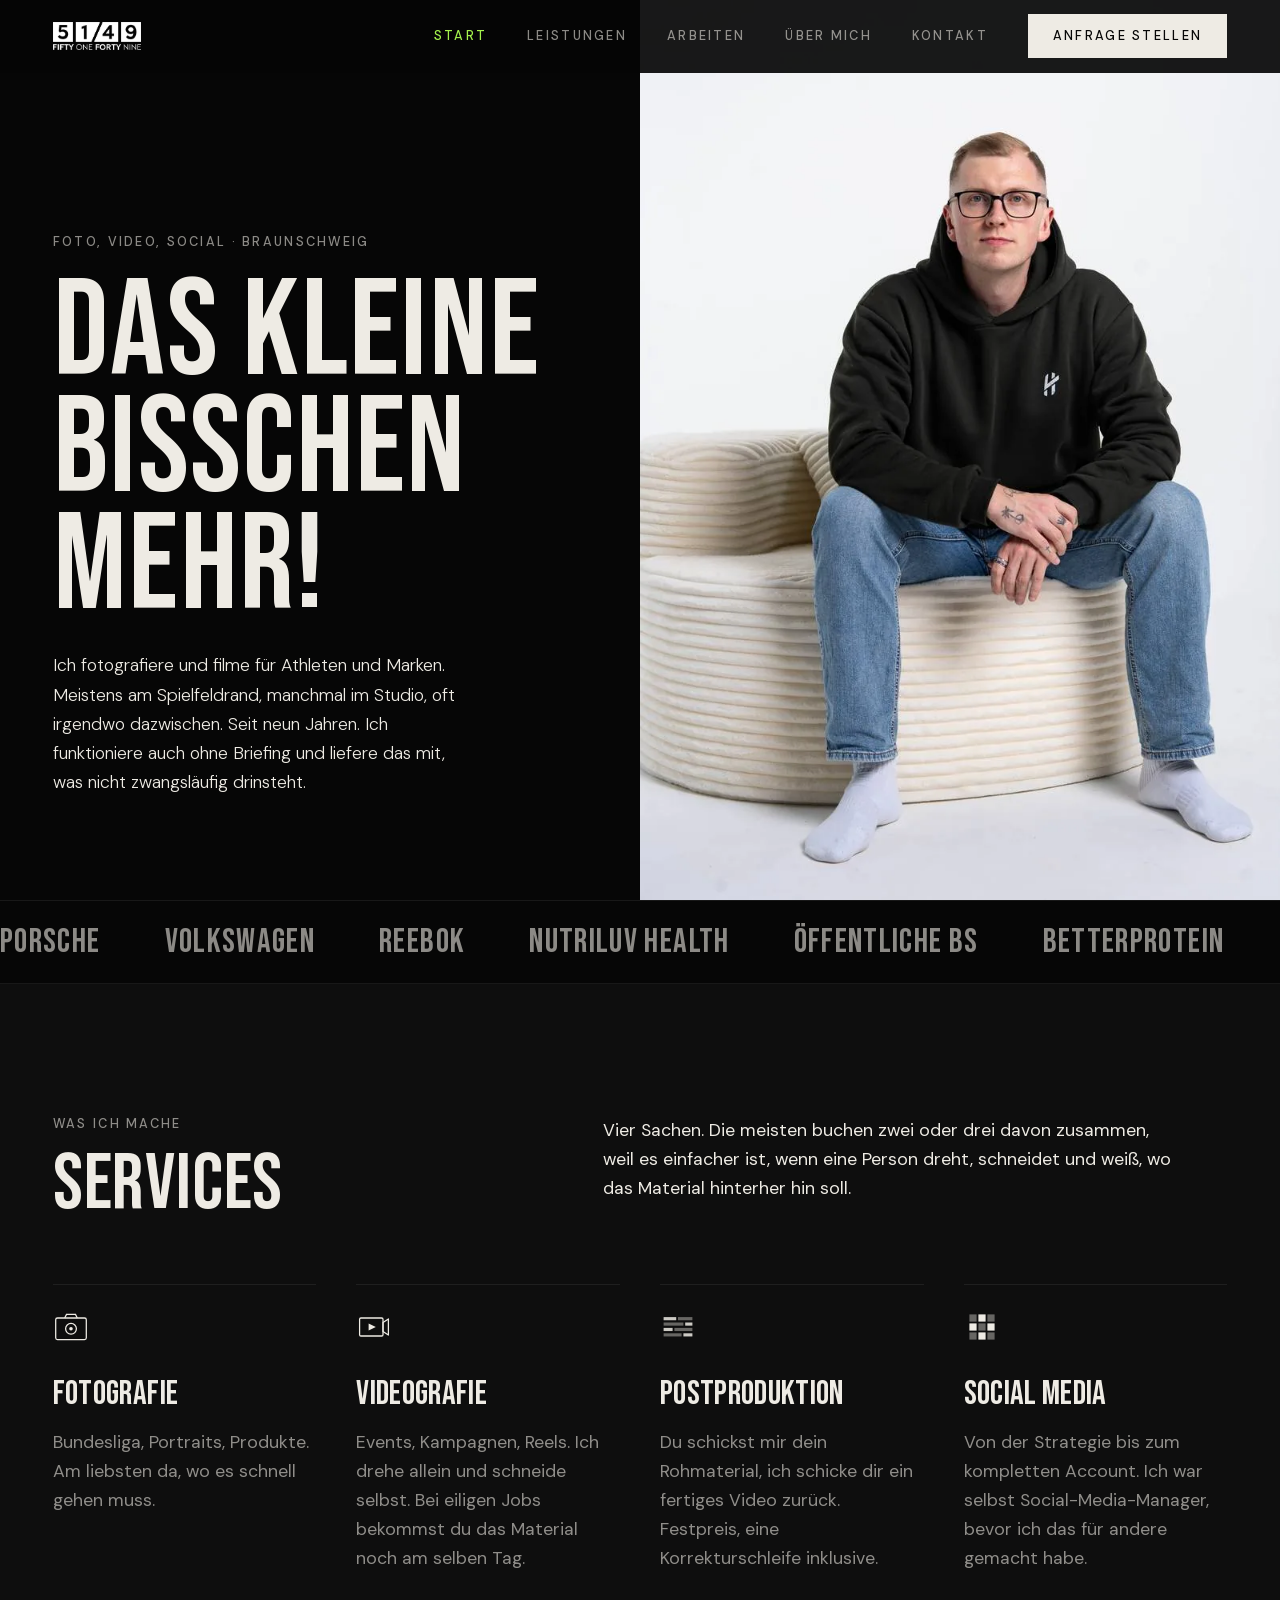
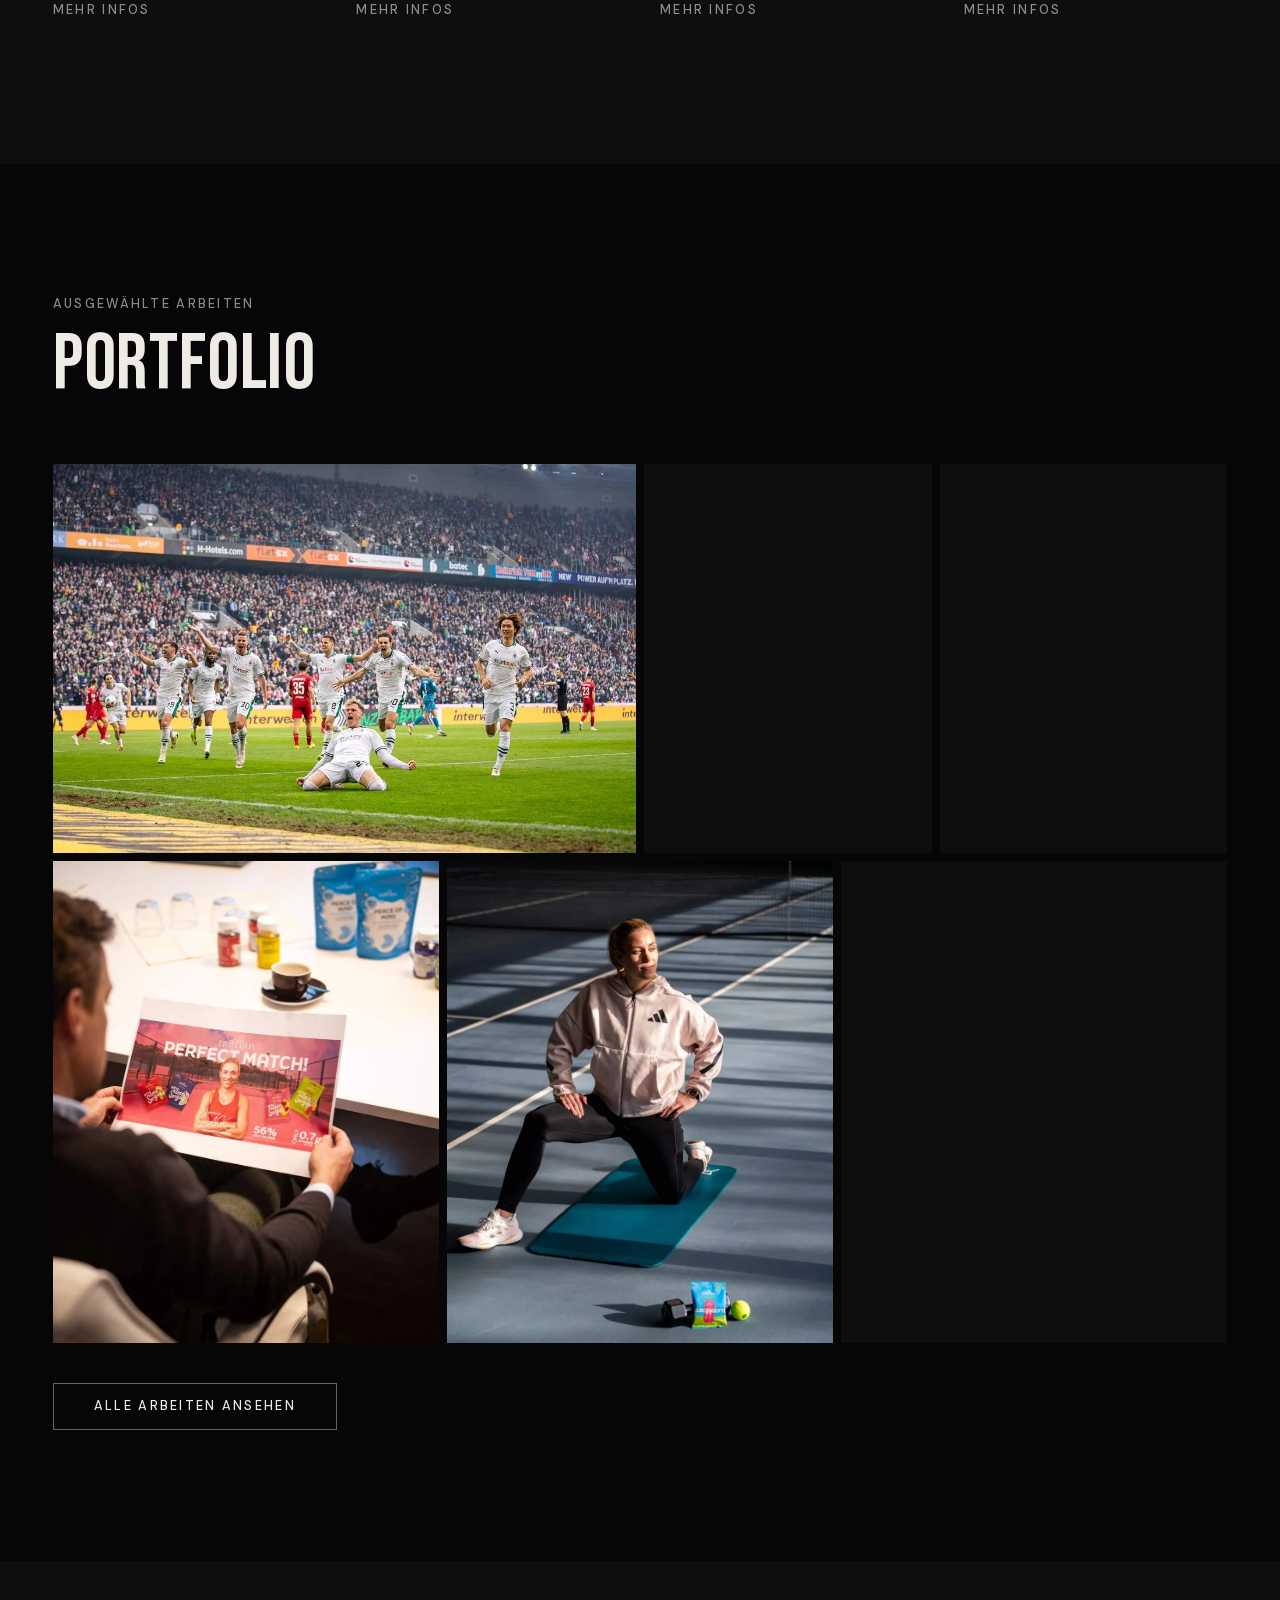
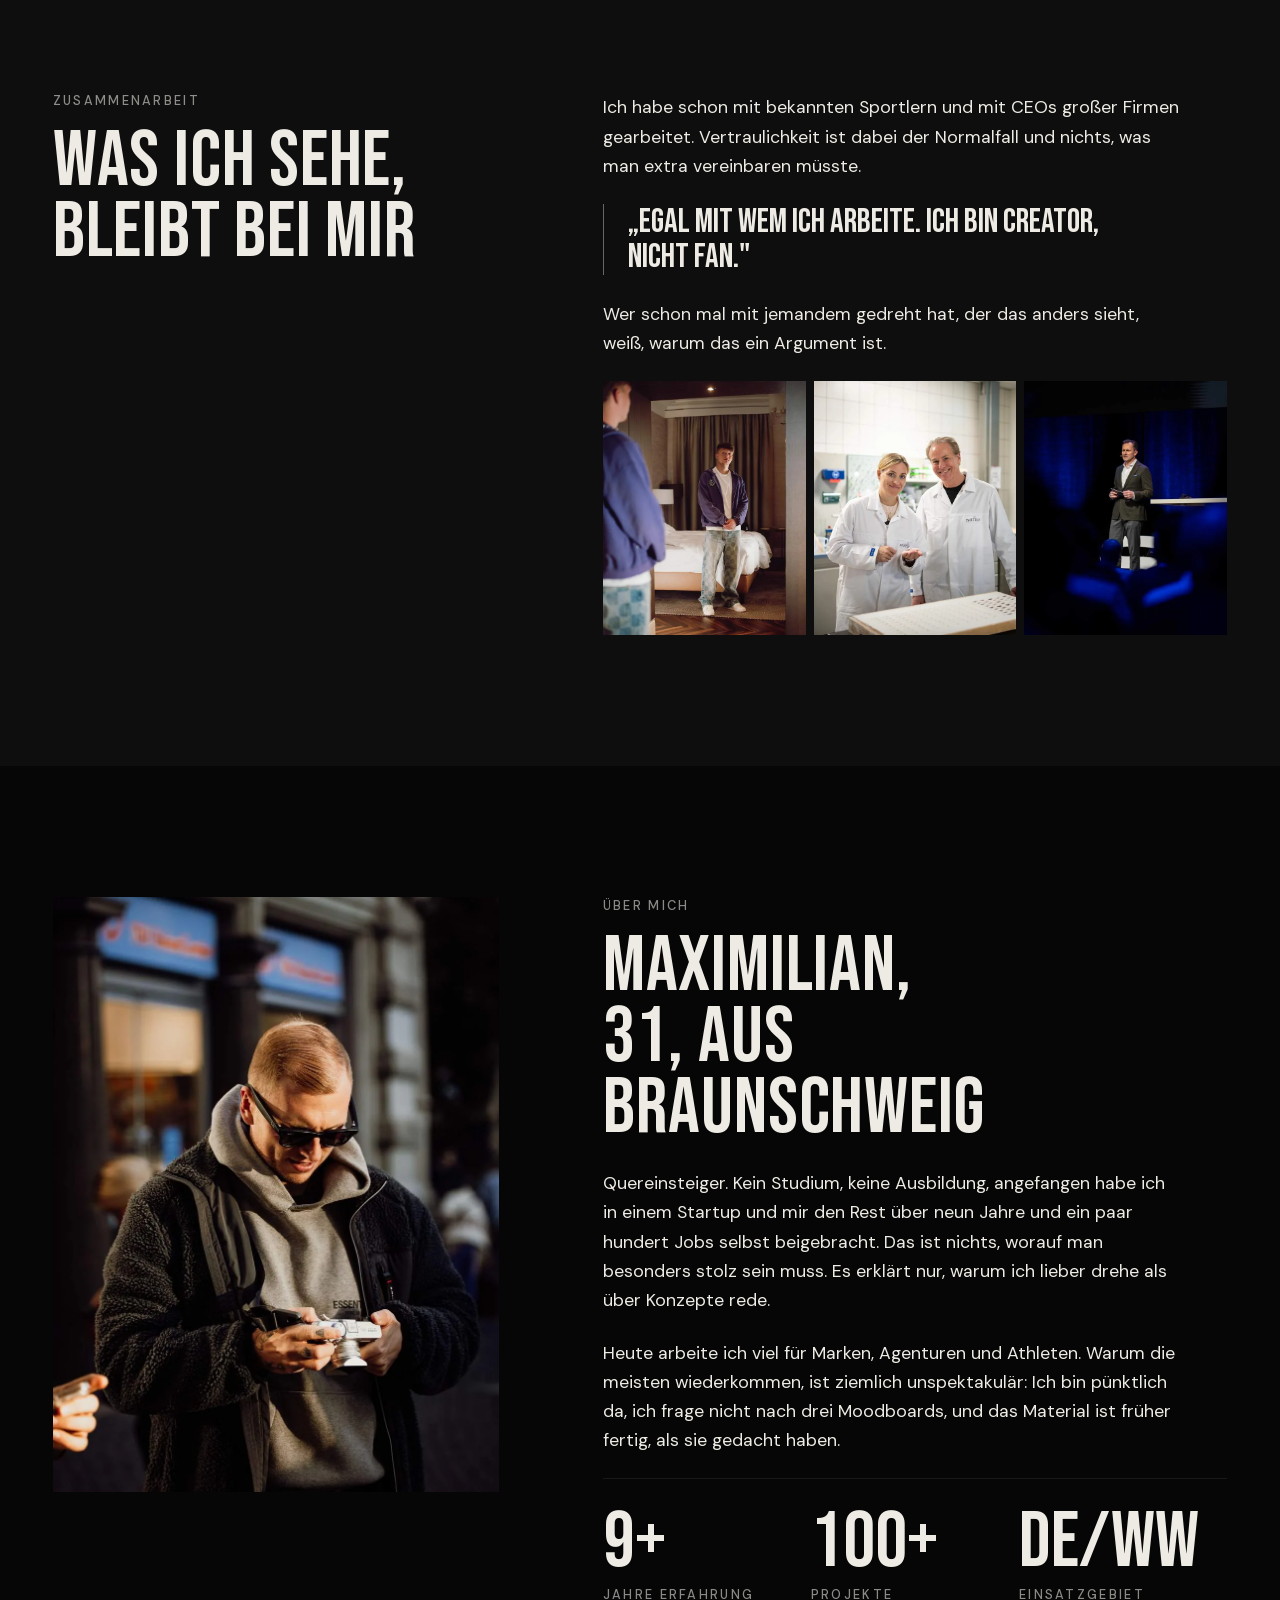
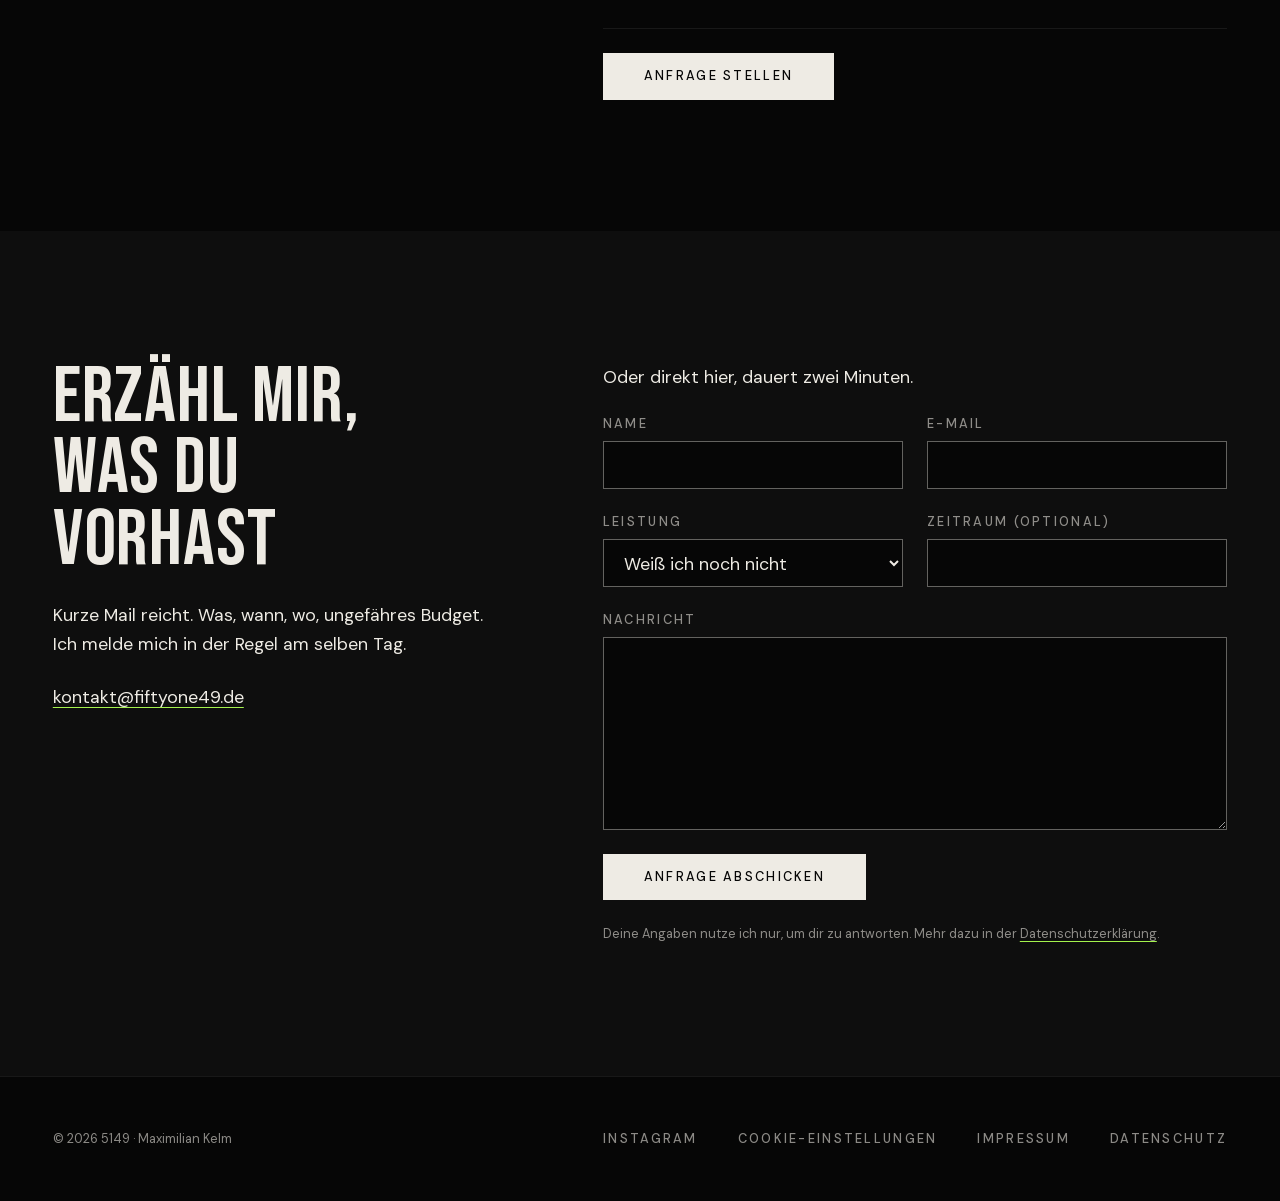
==== commit 1fb97caf: "Formular: sichtbarer Hinweis statt leerer Fehlerseite Schlägt das Absenden fehl, blieb der klassisch" ====
--- a/index.html
+++ b/index.html
@@ -293,6 +293,7 @@
           <p class="form__note">Deine Angaben nutze ich nur, um dir zu antworten. Mehr dazu in der <a class="link" href="/datenschutz.html">Datenschutzerklärung</a>.</p>
         </form>
         <p class="t-h3" id="anfrage-gesendet" tabindex="-1" hidden>Angekommen. Ich melde mich in der Regel noch am selben Tag.</p>
+        <p class="form__note" id="anfrage-fehler" tabindex="-1" hidden>Das hat gerade nicht geklappt. Schreib mir bitte direkt an <a class="link" href="mailto:kontakt@fiftyone49.de">kontakt@fiftyone49.de</a>.</p>
       </div>
     </div>
   </section>
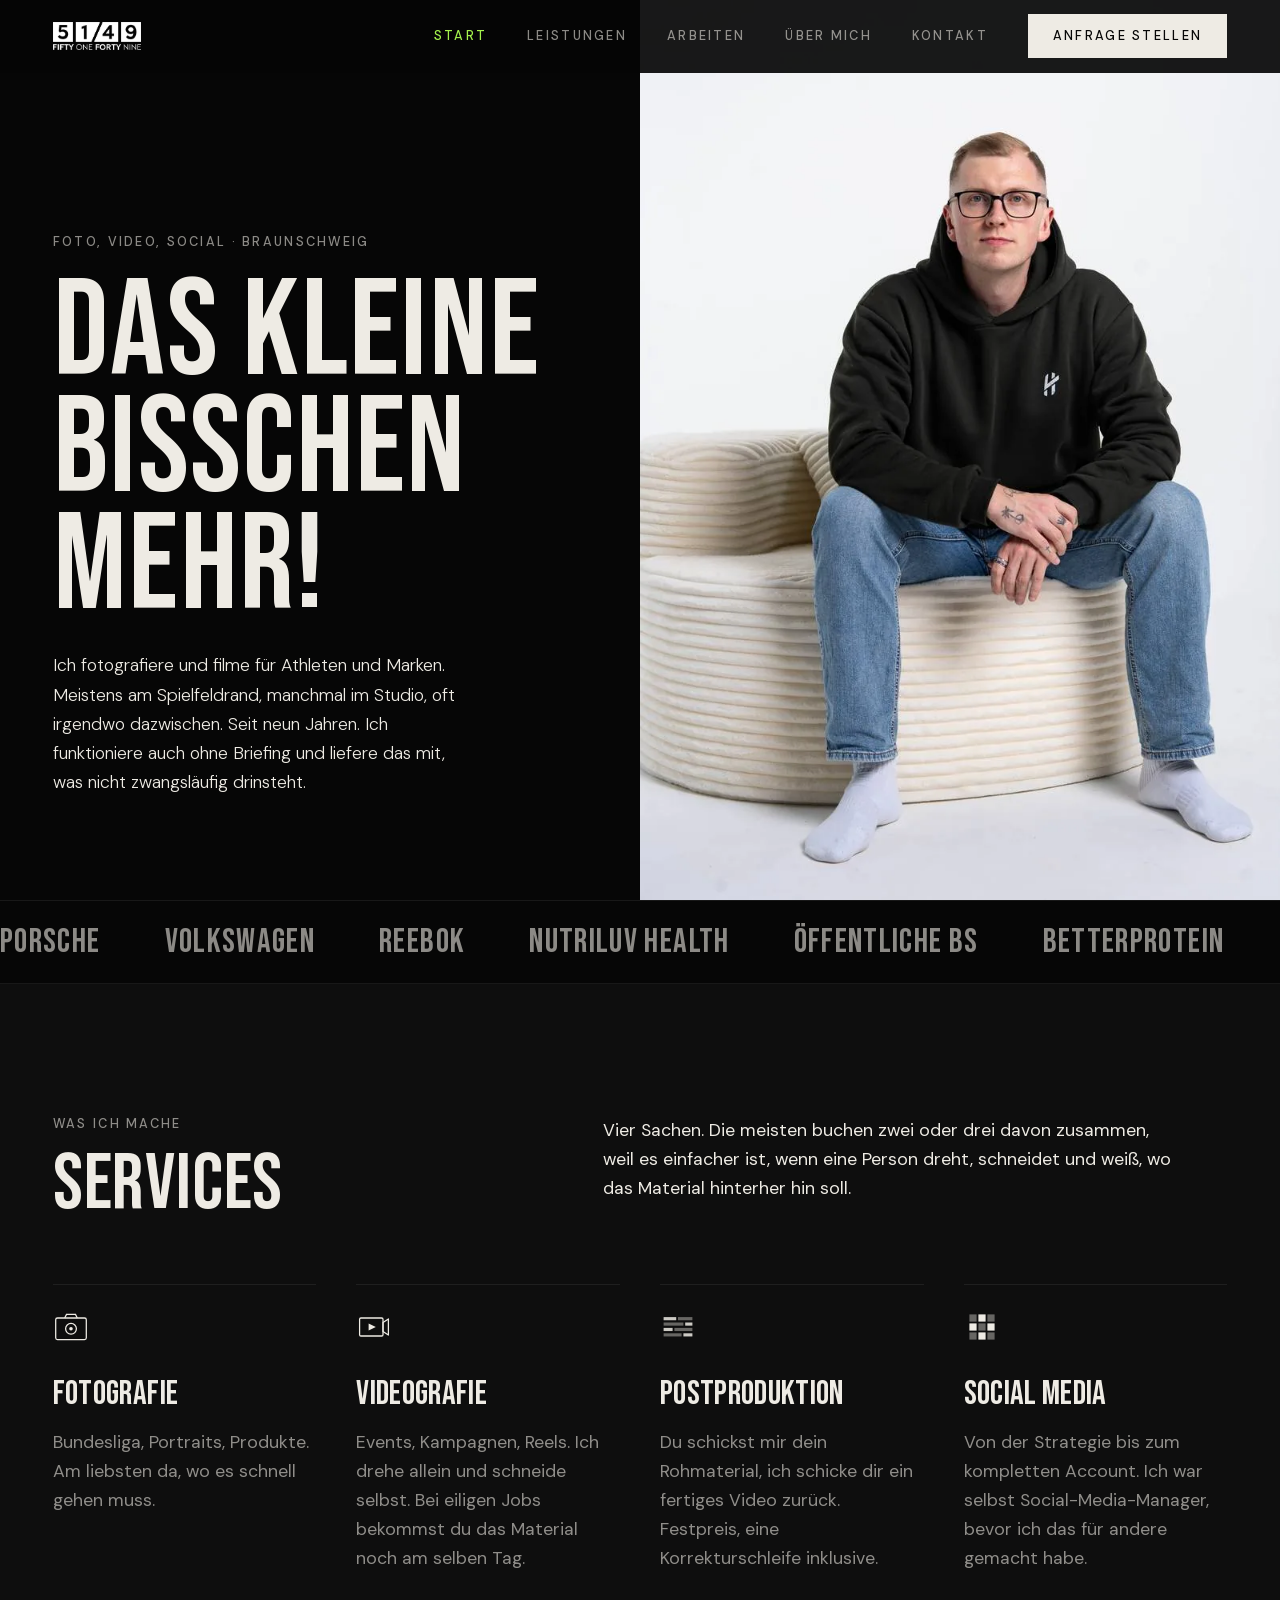
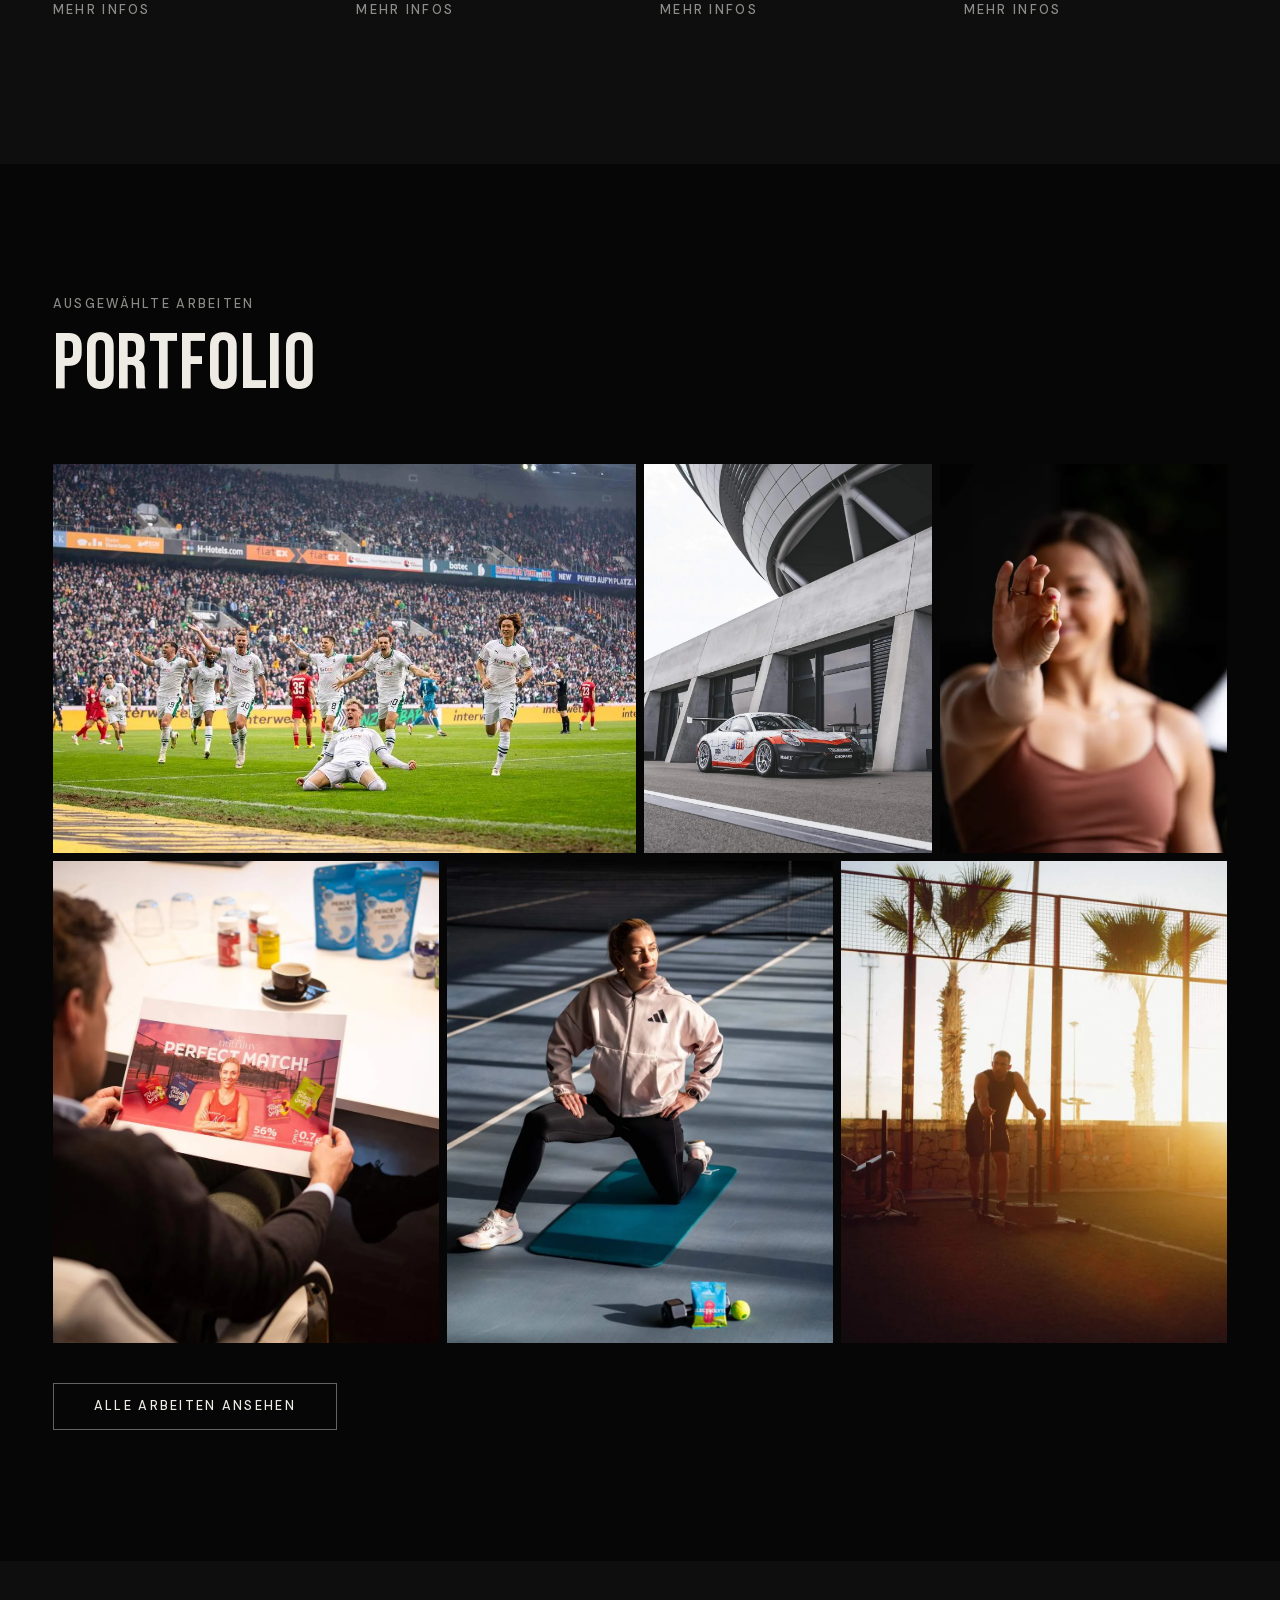
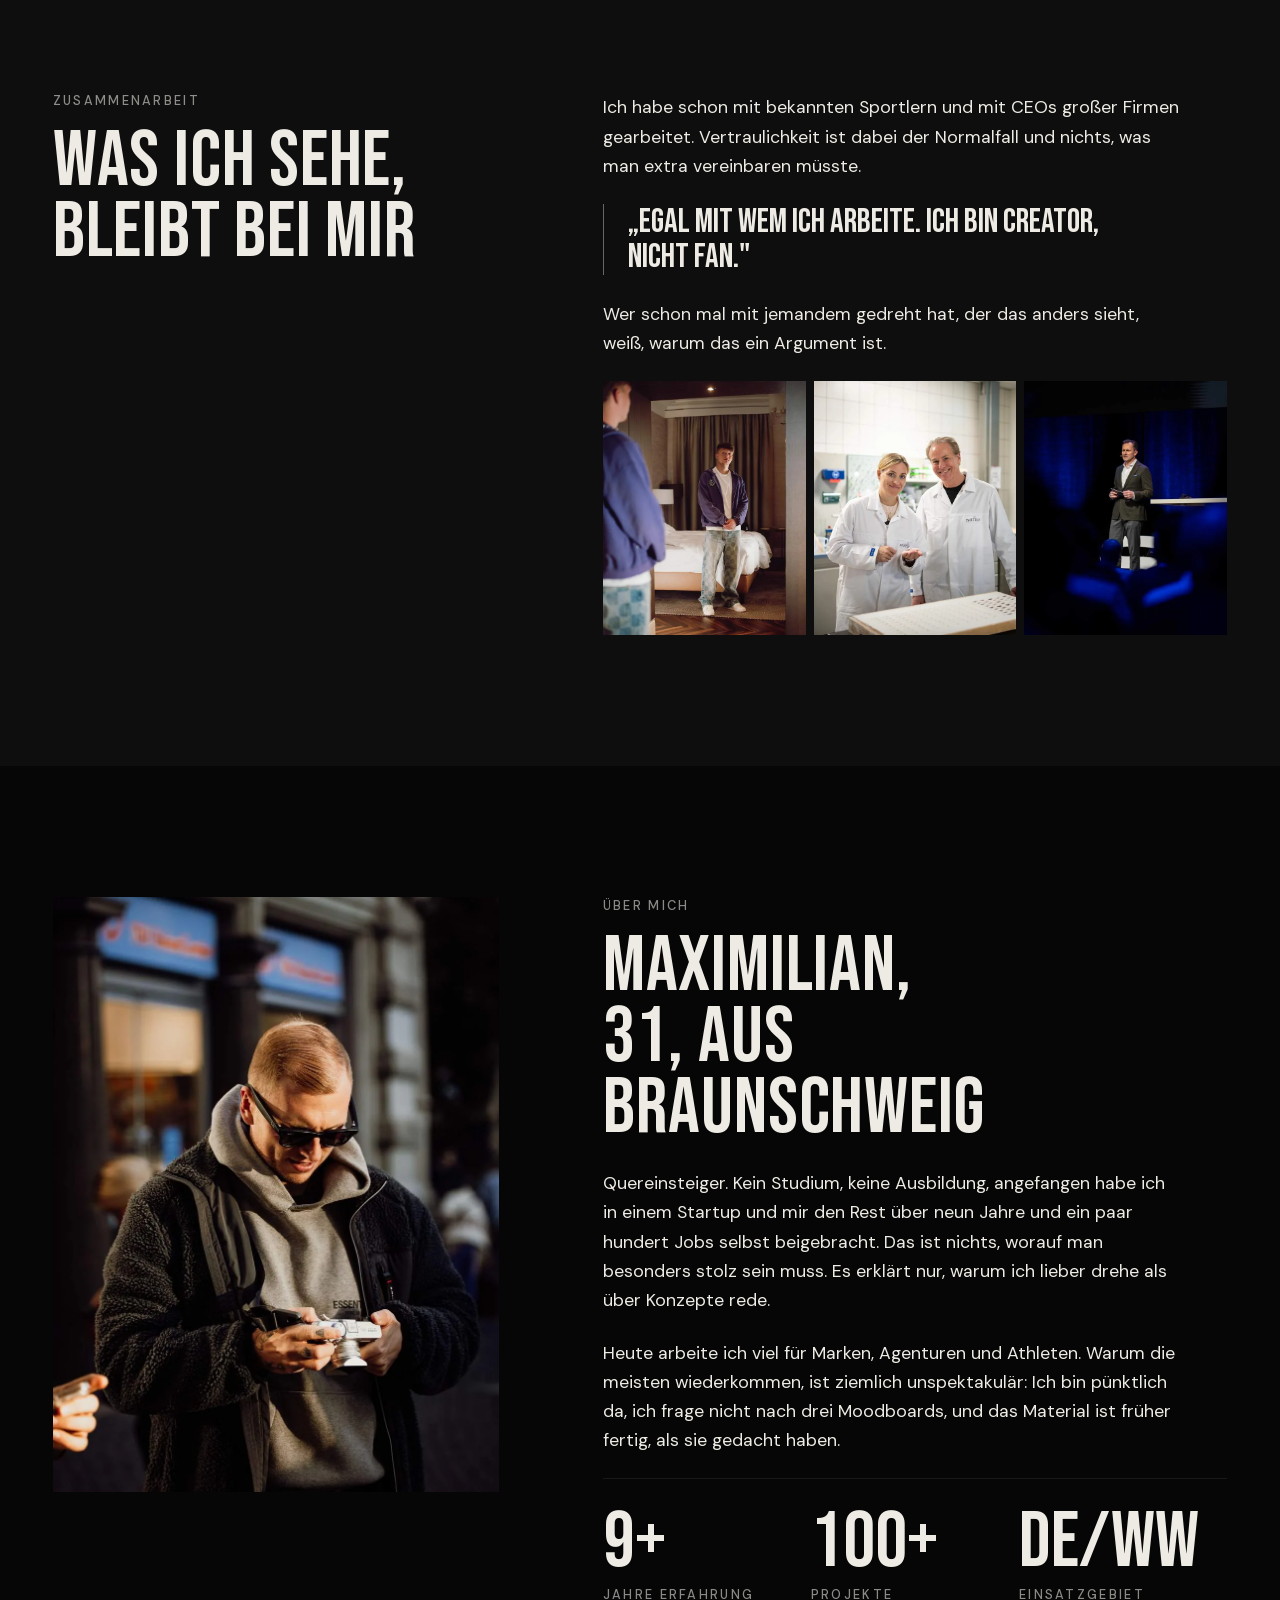
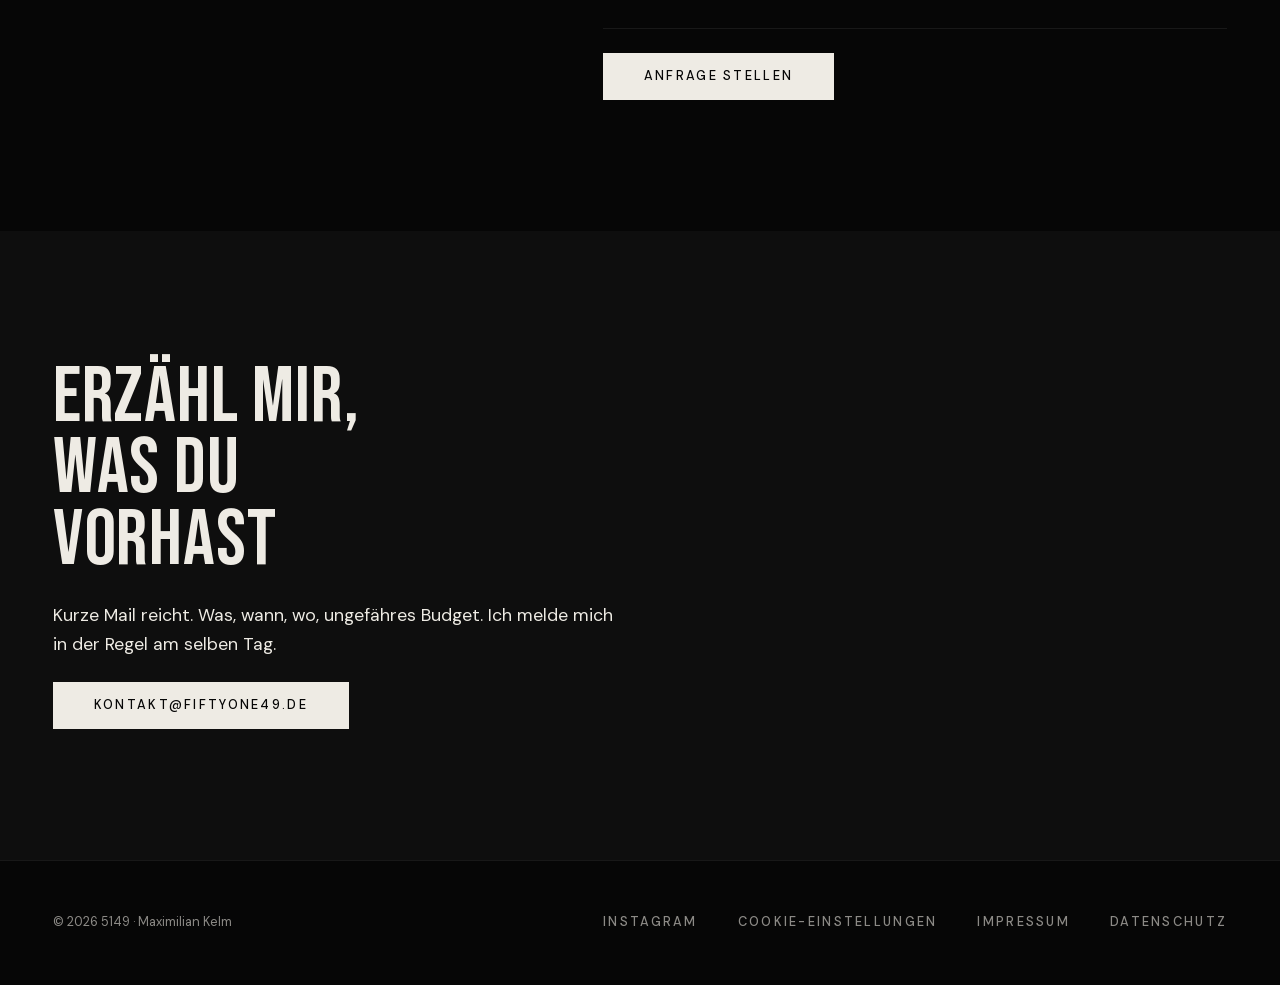
==== commit 81214718: "Kontaktformular deaktiviert, nur noch Mailadresse Die Datenschutzerklaerung deckt den Formularversan" ====
--- a/index.html
+++ b/index.html
@@ -248,53 +248,10 @@
   </section>
 
   <section class="section section--gray" id="kontakt">
-    <div class="wrap split">
-      <div class="stack reveal">
-        <h2 class="t-h2">Erzähl mir,<br>was du<br>vorhast</h2>
-        <p class="measure">Kurze Mail reicht. Was, wann, wo, ungefähres Budget. Ich melde mich in der Regel am selben Tag.</p>
-        <p><a class="link" href="mailto:kontakt@fiftyone49.de">kontakt@fiftyone49.de</a></p>
-      </div>
-      <div class="stack reveal">
-        <p>Oder direkt hier, dauert zwei Minuten.</p>
-        <form class="form" name="anfrage" method="POST" action="/?anfrage=gesendet#kontakt" data-netlify="true" netlify-honeypot="bot-field">
-          <input type="hidden" name="form-name" value="anfrage">
-          <p class="visually-hidden" aria-hidden="true"><input name="bot-field" tabindex="-1" autocomplete="off"></p>
-          <div class="grid grid--2">
-            <div class="field">
-              <label class="t-label" for="f-name">Name</label>
-              <input class="input" id="f-name" name="name" type="text" autocomplete="name" required>
-            </div>
-            <div class="field">
-              <label class="t-label" for="f-email">E-Mail</label>
-              <input class="input" id="f-email" name="email" type="email" autocomplete="email" required>
-            </div>
-          </div>
-          <div class="grid grid--2">
-            <div class="field">
-              <label class="t-label" for="f-leistung">Leistung</label>
-              <select class="input" id="f-leistung" name="leistung">
-                <option>Fotografie</option>
-                <option>Videografie</option>
-                <option>Postproduktion</option>
-                <option>Social Media</option>
-                <option selected>Weiß ich noch nicht</option>
-              </select>
-            </div>
-            <div class="field">
-              <label class="t-label" for="f-zeitraum">Zeitraum (optional)</label>
-              <input class="input" id="f-zeitraum" name="zeitraum" type="text">
-            </div>
-          </div>
-          <div class="field">
-            <label class="t-label" for="f-nachricht">Nachricht</label>
-            <textarea class="input" id="f-nachricht" name="nachricht" rows="6" required></textarea>
-          </div>
-          <p><button class="btn btn--primary btn--block-mobile" type="submit">Anfrage abschicken</button></p>
-          <p class="form__note">Deine Angaben nutze ich nur, um dir zu antworten. Mehr dazu in der <a class="link" href="/datenschutz.html">Datenschutzerklärung</a>.</p>
-        </form>
-        <p class="t-h3" id="anfrage-gesendet" tabindex="-1" hidden>Angekommen. Ich melde mich in der Regel noch am selben Tag.</p>
-        <p class="form__note" id="anfrage-fehler" tabindex="-1" hidden>Das hat gerade nicht geklappt. Schreib mir bitte direkt an <a class="link" href="mailto:kontakt@fiftyone49.de">kontakt@fiftyone49.de</a>.</p>
-      </div>
+    <div class="wrap stack reveal">
+      <h2 class="t-h2">Erzähl mir,<br>was du<br>vorhast</h2>
+      <p class="measure">Kurze Mail reicht. Was, wann, wo, ungefähres Budget. Ich melde mich in der Regel am selben Tag.</p>
+      <p><a class="btn btn--primary btn--block-mobile" href="mailto:kontakt@fiftyone49.de">kontakt@fiftyone49.de</a></p>
     </div>
   </section>
 
